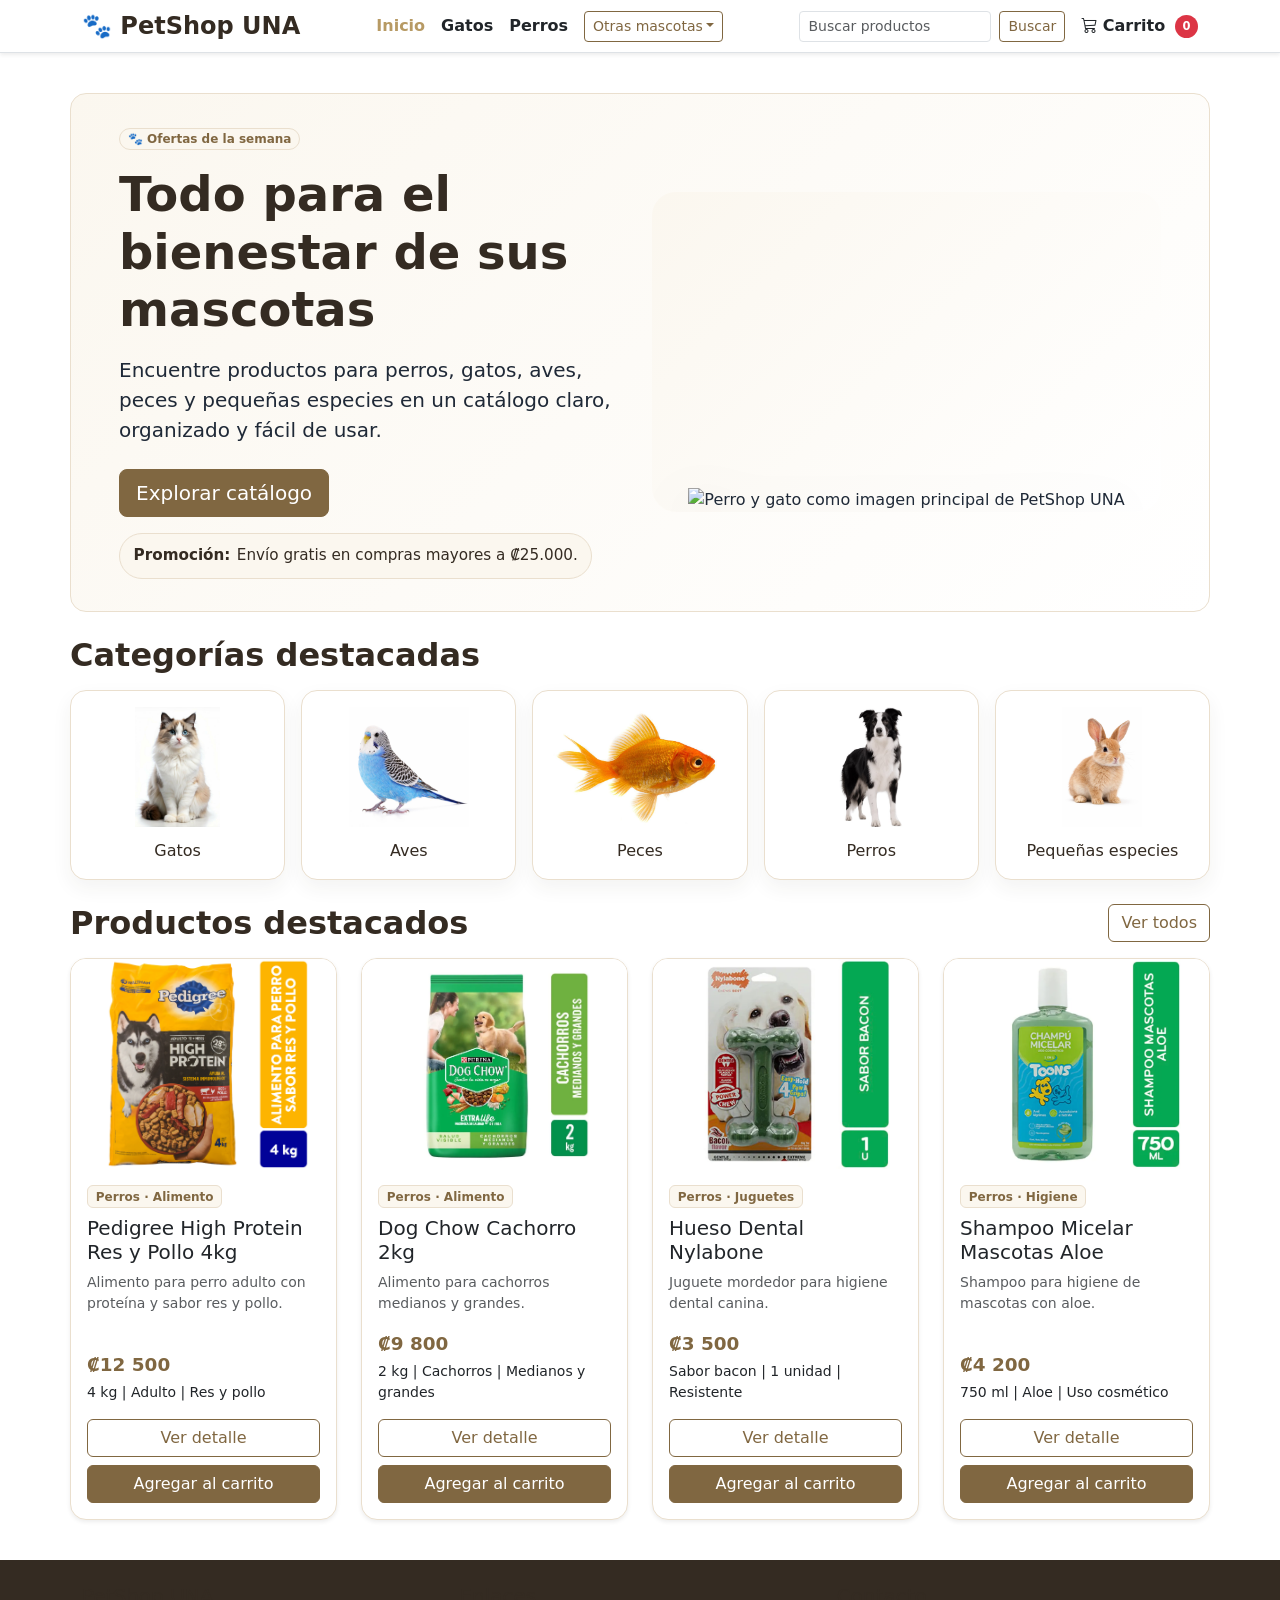
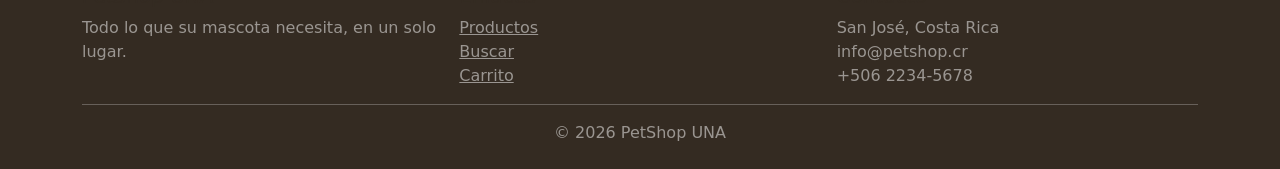
==== index.html @ e930a2d9 "Add files via upload Create PetShop" ====
<!DOCTYPE html>
<html lang="es">
<head>
  <meta charset="utf-8">
  <meta name="viewport" content="width=device-width, initial-scale=1">
  <title>Inicio | PetShop UNA</title>
  <link href="https://cdn.jsdelivr.net/npm/bootstrap@5.3.3/dist/css/bootstrap.min.css" rel="stylesheet">
  <link href="assets/css/styles.css" rel="stylesheet">
  <link href="https://cdn.jsdelivr.net/npm/bootstrap-icons@1.11.3/font/bootstrap-icons.css" rel="stylesheet">
</head>
<body>

<header class="border-bottom bg-white sticky-top shadow-sm">
  <nav class="container py-2">
    <div class="d-flex align-items-center justify-content-between gap-3 flex-wrap">
      <a class="navbar-brand fw-bold fs-4 text-decoration-none" href="index.html">🐾 PetShop UNA</a>
      <div class="d-flex align-items-center gap-3 flex-wrap justify-content-center flex-grow-1">
        <a class="nav-link active fw-semibold" href="index.html">Inicio</a>
        <a class="nav-link text-dark" href="productos.html?categoria=gatos">Gatos</a>
        <a class="nav-link text-dark" href="productos.html?categoria=perros">Perros</a>
        <div class="dropdown">
          <button class="btn btn-sm btn-outline-primary dropdown-toggle" type="button" data-bs-toggle="dropdown">Otras mascotas</button>
          <ul class="dropdown-menu">
            <li><a class="dropdown-item" href="productos.html?categoria=aves">Aves</a></li>
            <li><a class="dropdown-item" href="productos.html?categoria=peces">Peces</a></li>
            <li><a class="dropdown-item" href="productos.html?categoria=pequenas-especies">Pequeñas especies</a></li>
          </ul>
        </div>
      </div>
      <div class="d-flex align-items-center gap-3 flex-wrap">
        <form action="busqueda.html" method="get" class="d-flex">
          <input class="form-control form-control-sm me-2" name="q" type="search" placeholder="Buscar productos">
          <button class="btn btn-sm btn-outline-primary">Buscar</button>
        </form>
        <a class="nav-link text-dark position-relative" href="carrito.html">
          <i class="bi bi-cart3"></i> Carrito <span class="badge rounded-pill bg-danger cart-count">0</span>
        </a>
      </div>
    </div>
  </nav>
</header>

<main>
  <section class="container section-space">
    <div class="hero rounded-4 p-4 p-lg-5 mb-4">
      <div class="row align-items-center g-4">
        <div class="col-lg-6">
          <span class="badge badge-soft rounded-pill mb-3">🐾 Ofertas de la semana</span>
          <h1 class="display-5 fw-bold mb-3">Todo para el bienestar de sus mascotas</h1>
          <p class="lead mb-4">Encuentre productos para perros, gatos, aves, peces y pequeñas especies en un catálogo claro, organizado y fácil de usar.</p>
          <div class="d-flex gap-2 flex-wrap">
            <a class="btn btn-primary btn-lg" href="productos.html">Explorar catálogo</a>
          </div>

          <div class="offer-strip mt-3">
            <strong>Promoción:</strong> Envío gratis en compras mayores a ₡25.000.
          </div>
        </div>
        <div class="col-lg-6">
          <div class="hero-image-wrapper text-center">
            <img src="assets/img/banner/portada.png"
                 alt="Perro y gato como imagen principal de PetShop UNA"
                 class="img-fluid hero-pet-img">
          </div>
        </div>
      </div>
    </div>

    <h2 class="fw-bold mb-3">Categorías destacadas</h2>
    <div class="row g-3 mb-4">
      <div class="col-6 col-md"><a class="category-card" href="productos.html?categoria=gatos"><img src="assets/img/categorias/CAT_gato.jpg" alt="Gatos"><span>Gatos</span></a></div>
      <div class="col-6 col-md"><a class="category-card" href="productos.html?categoria=aves"><img src="assets/img/categorias/CAT_ave.jpg" alt="Aves"><span>Aves</span></a></div>
      <div class="col-6 col-md"><a class="category-card" href="productos.html?categoria=peces"><img src="assets/img/categorias/CAT_pez.jpg" alt="Peces"><span>Peces</span></a></div>
      <div class="col-6 col-md"><a class="category-card" href="productos.html?categoria=perros"><img src="assets/img/categorias/CAT_perro.jpg" alt="Perros"><span>Perros</span></a></div>
      <div class="col-6 col-md"><a class="category-card" href="productos.html?categoria=pequenas-especies"><img src="assets/img/categorias/CAT_pequenas.jpg" alt="Pequeñas especies"><span>Pequeñas especies</span></a></div>
    </div>

    <div class="d-flex justify-content-between align-items-center mb-3">
      <h2 class="fw-bold mb-0">Productos destacados</h2>
      <a class="btn btn-outline-primary" href="productos.html">Ver todos</a>
    </div>
    <div id="featuredGrid" class="row g-4"></div>
  </section>
</main>

<footer class="footer text-white mt-5 py-4">
  <div class="container">
    <div class="row g-3">
      <div class="col-md-4"><h5>PetShop UNA</h5><p class="text-white-50 mb-0">Todo lo que su mascota necesita, en un solo lugar.</p></div>
      <div class="col-md-4"><h5>Enlaces</h5><a class="d-block text-white-50" href="productos.html">Productos</a><a class="d-block text-white-50" href="busqueda.html">Buscar</a><a class="d-block text-white-50" href="carrito.html">Carrito</a></div>
      <div class="col-md-4"><h5>Contacto</h5><p class="text-white-50 mb-0">San José, Costa Rica<br>info@petshop.cr<br>+506 2234-5678</p></div>
    </div>
    <hr><p class="text-center text-white-50 mb-0">© 2026 PetShop UNA</p>
  </div>
</footer>

<div class="toast-container position-fixed bottom-0 end-0 p-3">
  <div id="liveToast" class="toast" role="alert">
    <div class="toast-header"><strong class="me-auto">PetShop UNA</strong><button type="button" class="btn-close" data-bs-dismiss="toast"></button></div>
    <div class="toast-body" id="toastMessage">Acción realizada correctamente.</div>
  </div>
</div>
<script src="https://cdn.jsdelivr.net/npm/bootstrap@5.3.3/dist/js/bootstrap.bundle.min.js"></script>
<script src="assets/js/app.js"></script>
</body></html>
---- assets/css/styles.css ----
:root{
  --ali-dark:#342b22;
  --ali-brown:#806741;
  --ali-gold:#b79a64;
  --ali-sand:#efe3cf;
  --ali-cream:#fbf7ef;
  --ali-line:#eadfce;
  --ali-success:#198754;
}
*{box-sizing:border-box}
body{background:#fff;color:#1f2937;font-family:system-ui,-apple-system,"Segoe UI",Roboto,Arial,sans-serif}
h1,h2,h3,h4,h5,.navbar-brand{color:var(--ali-dark)}
a{color:var(--ali-brown)}
.section-space{padding:2.5rem 0}
.nav-link{font-weight:600}
.nav-link:hover,.nav-link.active{color:var(--ali-gold)!important}
.btn-primary{background:var(--ali-brown);border-color:var(--ali-brown)}
.btn-primary:hover{background:var(--ali-dark);border-color:var(--ali-dark)}
.btn-outline-primary{border-color:var(--ali-brown);color:var(--ali-brown)}
.btn-outline-primary:hover{background:var(--ali-brown);border-color:var(--ali-brown);color:#fff}
.hero{background:linear-gradient(135deg,var(--ali-cream),#fff);border:1px solid var(--ali-line)}
.badge-soft{background:var(--ali-cream);color:var(--ali-brown);border:1px solid var(--ali-line)}
.category-card{display:block;text-align:center;text-decoration:none;color:var(--ali-dark);background:#fff;border:1px solid var(--ali-line);border-radius:1rem;padding:1rem;height:100%;box-shadow:0 8px 20px rgba(52,43,34,.06);transition:.2s}
.category-card:hover{transform:translateY(-3px);box-shadow:0 12px 24px rgba(52,43,34,.1);color:var(--ali-brown)}
.category-card img{height:120px;width:100%;object-fit:contain;margin-bottom:.75rem}
.product-card{border:1px solid var(--ali-line)!important;border-radius:1rem;overflow:hidden}
.product-img{height:210px;object-fit:contain;background:#fff}
.product-card .card-body{padding:1rem}
.price{color:var(--ali-brown);font-size:1.15rem;font-weight:800}
.cart-item{border:1px solid var(--ali-line);border-radius:1rem;background:#fff;box-shadow:0 8px 20px rgba(52,43,34,.06)}
.cart-img{width:170px;height:135px;object-fit:contain;background:var(--ali-cream);border-radius:.75rem}
.qty-btn{width:46px;height:42px;font-size:1.25rem;line-height:1}
.qty-value{min-width:60px;height:42px;display:inline-flex;align-items:center;justify-content:center;border-top:1px solid #ced4da;border-bottom:1px solid #ced4da}
.delete-btn{font-size:.9rem;color:#6c757d;text-decoration:underline;background:none;border:0;padding:0}
.delete-btn:hover{color:#b02a37}
.summary-card{border:1px solid var(--ali-line);border-radius:1rem;overflow:hidden;box-shadow:0 8px 20px rgba(52,43,34,.08)}
.summary-header,.checkout-header{background:var(--ali-brown);color:#fff}
.summary-line{display:flex;justify-content:space-between;gap:1rem;font-size:.95rem}
.summary-product{border-bottom:1px dashed var(--ali-line);padding:.5rem 0}
.form-card{border:1px solid var(--ali-line);border-radius:1rem;overflow:hidden;box-shadow:0 8px 20px rgba(52,43,34,.06)}
.form-text{font-size:.85rem}
.pagination .page-link{color:var(--ali-brown)}
.pagination .active .page-link{background:var(--ali-brown);border-color:var(--ali-brown)}
.footer{background:var(--ali-dark)}
.alert-pet{background:var(--ali-cream);border:1px solid var(--ali-line);color:var(--ali-dark)}
@media(max-width:768px){
  .cart-img{width:100%;height:180px}
  .cart-item .row{gap:.75rem}
  .section-space{padding:1.75rem 0}
}


/* --- Corrección carrito responsive --- */
.cart-item{
  overflow:hidden;
}

.cart-product-img-wrap{
  width:100%;
  background:var(--ali-cream);
  border-radius:.85rem;
  border:1px solid var(--ali-line);
  display:flex;
  align-items:center;
  justify-content:center;
  padding:.5rem;
}

.cart-img{
  width:100%;
  max-width:150px;
  height:125px;
  object-fit:contain;
  display:block;
  background:transparent;
  border-radius:.5rem;
}

.cart-title{
  line-height:1.25;
  margin-bottom:.35rem;
}

.cart-description{
  line-height:1.35;
  margin-bottom:.4rem;
}

.cart-total-price{
  white-space:nowrap;
}

.cart-actions{
  min-width:160px;
}

.summary-product{
  display:flex;
  justify-content:space-between;
  align-items:flex-start;
  gap:.75rem;
  padding:.65rem 0;
  border-bottom:1px dashed var(--ali-line);
}

.summary-product-name{
  font-weight:700;
  line-height:1.25;
  color:var(--ali-dark);
}

.summary-product-meta{
  font-size:.82rem;
  color:#6c757d;
}

.summary-product-total{
  font-weight:800;
  color:var(--ali-brown);
  white-space:nowrap;
}

.summary-totals{
  margin-top:.75rem;
}

@media(max-width:991.98px){
  .summary-card{
    position:static!important;
  }
}

@media(max-width:767.98px){
  .cart-item{
    padding:1rem!important;
  }

  .cart-product-img-wrap{
    margin-bottom:.75rem;
  }

  .cart-img{
    max-width:190px;
    height:160px;
  }

  .cart-actions{
    width:100%;
  }

  .cart-actions .d-inline-flex{
    width:100%;
  }

  .qty-btn{
    flex:0 0 52px;
  }

  .qty-value{
    flex:1;
  }

  .cart-total-block{
    display:flex;
    justify-content:space-between;
    align-items:center;
    border-top:1px solid var(--ali-line);
    padding-top:.75rem;
    margin-top:.75rem;
  }

  .delete-btn{
    margin-top:.75rem;
  }
}

@media(max-width:575.98px){
  .summary-product{
    flex-direction:column;
    gap:.25rem;
  }

  .summary-product-total{
    align-self:flex-end;
  }
}


/* Corrección contador navbar */
.cart-count{
  display:inline-flex;
  align-items:center;
  justify-content:center;
  min-width:1.45rem;
  height:1.45rem;
  font-size:.72rem;
  vertical-align:middle;
  margin-left:.25rem;
}


/* --- Corrección resumen checkout --- */
.checkout-summary-list{
  max-height:420px;
  overflow:auto;
  padding-right:.25rem;
}

.checkout-summary-item{
  display:flex;
  justify-content:space-between;
  align-items:flex-start;
  gap:.75rem;
  padding:.75rem 0;
  border-bottom:1px dashed var(--ali-line);
}

.checkout-summary-img{
  width:54px;
  height:54px;
  object-fit:contain;
  background:var(--ali-cream);
  border:1px solid var(--ali-line);
  border-radius:.6rem;
  flex:0 0 auto;
}

.checkout-summary-item .summary-product-name{
  font-size:.92rem;
}

.checkout-summary-item .summary-product-total{
  font-size:.95rem;
  min-width:72px;
  text-align:right;
}

@media(max-width:991.98px){
  .checkout-summary-list{
    max-height:none;
    overflow:visible;
  }
}

@media(max-width:575.98px){
  .checkout-summary-item{
    flex-direction:column;
  }

  .checkout-summary-item .summary-product-total{
    width:100%;
    text-align:right;
  }
}


/* --- Checkout mobile optimizado --- */
.checkout-summary-card{
  top:5.25rem;
}

.checkout-form .form-card{
  margin-bottom:1rem;
}

.checkout-actions{
  margin-top:.5rem;
}

@media(max-width:991.98px){
  .checkout-summary-card{
    position:static!important;
  }

  .checkout-summary-card .summary-header,
  .form-card .checkout-header{
    padding:.85rem 1rem!important;
  }

  .checkout-summary-card h4,
  .form-card h4{
    font-size:1.05rem;
  }
}

@media(max-width:767.98px){
  main.container.section-space{
    padding-top:1.25rem;
    padding-bottom:1.5rem;
  }

  .checkout-form .form-card,
  .checkout-summary-card{
    border-radius:.85rem;
  }

  .checkout-form label{
    font-weight:600;
  }

  .checkout-form .form-control,
  .checkout-form .form-select{
    min-height:44px;
  }

  .checkout-actions .btn{
    width:100%;
  }

  .summary-line{
    font-size:.95rem;
  }
}

@media(max-width:575.98px){
  .checkout-summary-list{
    max-height:none;
  }

  .checkout-summary-item{
    padding:.65rem 0;
  }

  .summary-product-name{
    font-size:.9rem;
  }

  .summary-product-meta{
    font-size:.78rem;
  }

  .checkout-actions{
    position:sticky;
    bottom:0;
    background:#fff;
    padding:.75rem 0;
    border-top:1px solid var(--ali-line);
    z-index:10;
  }
}


/* --- Ajustes UX V20 --- */
html,
body{
  min-height:100%;
}

body{
  min-height:100vh;
  display:flex;
  flex-direction:column;
}

main{
  flex:1 0 auto;
}

.footer{
  margin-top:auto!important;
}

.hero{
  padding-top:2rem!important;
  padding-bottom:2rem!important;
}

@media(max-width:767.98px){
  .hero{
    padding:1.25rem!important;
  }

  .hero .display-5{
    font-size:2rem;
  }
}


/* --- Mejoras V21: formularios y paginación --- */
.offer-strip{
  display:inline-flex;
  align-items:center;
  gap:.4rem;
  background:var(--ali-cream);
  border:1px solid var(--ali-line);
  color:var(--ali-dark);
  padding:.65rem .85rem;
  border-radius:999px;
  font-size:.95rem;
}

fieldset{
  margin:0;
}

.form-label{
  font-weight:600;
}

.form-card .form-text{
  color:#6c757d;
}

.pagination .page-link{
  border-color:var(--ali-line);
}

.pagination .page-item.active .page-link{
  background:var(--ali-brown);
  border-color:var(--ali-brown);
  color:#fff;
}

.checkout-summary-list{
  max-height:none;
  overflow:visible;
}

.checkout-summary-img{
  display:none!important;
}

@media(max-width:575.98px){
  .offer-strip{
    border-radius:.85rem;
    width:100%;
  }

  #paginationContainer .pagination{
    flex-wrap:wrap;
    gap:.25rem;
  }
}


/* --- V22: portada y validaciones de formulario --- */
.hero-image-wrapper{
  position:relative;
  background:linear-gradient(135deg, var(--ali-cream), #fff);
  border-radius:1.5rem;
  overflow:hidden;
  min-height:320px;
  display:flex;
  align-items:flex-end;
  justify-content:center;
}

.hero-pet-img{
  max-height:430px;
  width:auto;
  object-fit:contain;
  filter:drop-shadow(0 18px 28px rgba(52,43,34,.16));
}

.was-validated .form-control:invalid,
.was-validated .form-select:invalid,
.was-validated .form-check-input:invalid{
  border-color:#dc3545;
}

.was-validated .form-control:valid,
.was-validated .form-select:valid{
  border-color:#198754;
}

.checkout-form .invalid-feedback{
  font-size:.82rem;
}

@media(max-width:991.98px){
  .hero-image-wrapper{
    min-height:260px;
  }

  .hero-pet-img{
    max-height:320px;
  }
}

@media(max-width:575.98px){
  .hero-image-wrapper{
    min-height:220px;
  }

  .hero-pet-img{
    max-height:270px;
  }
}


/* --- V23: búsqueda y filtros simples --- */
.search-panel{
  background:var(--ali-cream);
  border:1px solid var(--ali-line);
}

.search-panel .form-label{
  font-weight:700;
  color:var(--ali-dark);
}

.search-panel .form-text{
  font-size:.82rem;
}

#resultCount{
  font-size:.85rem;
}

@media(max-width:575.98px){
  .search-panel{
    padding:1rem!important;
  }

  .search-panel .btn{
    width:100%;
  }
}
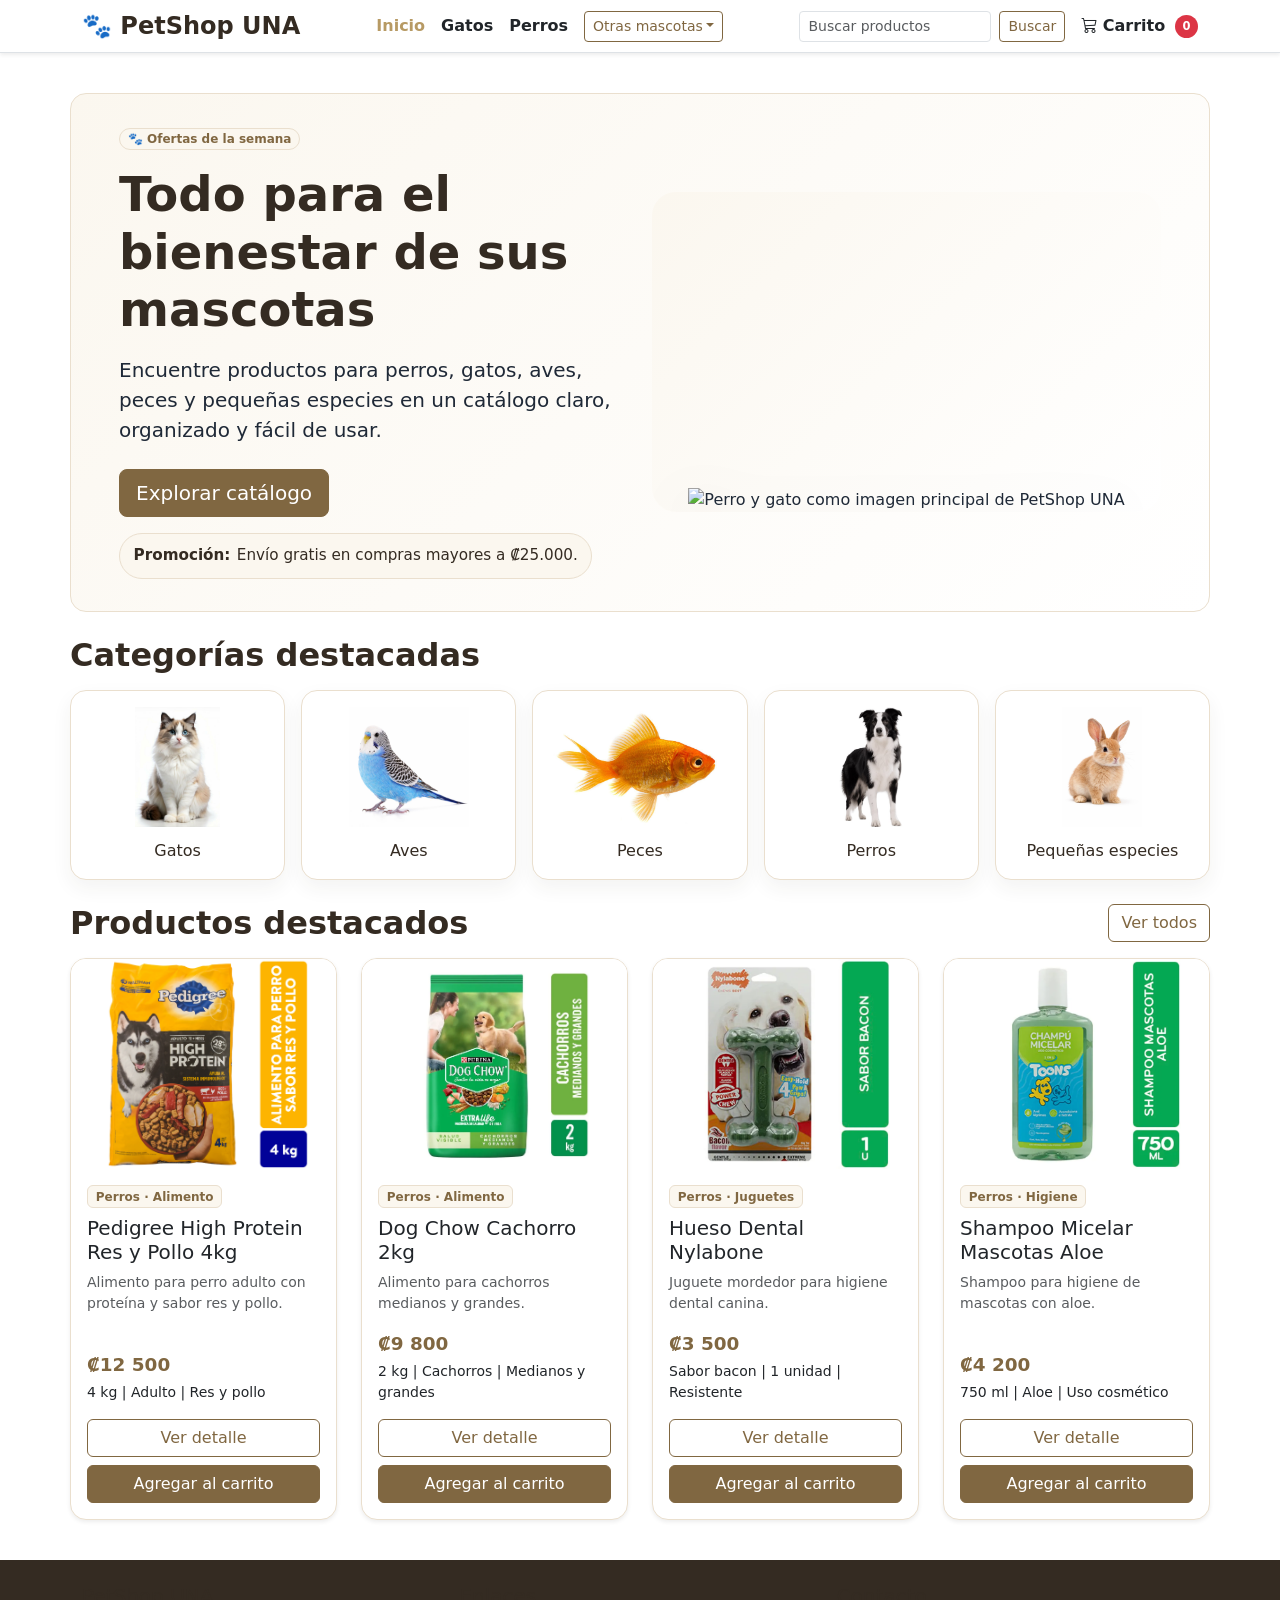
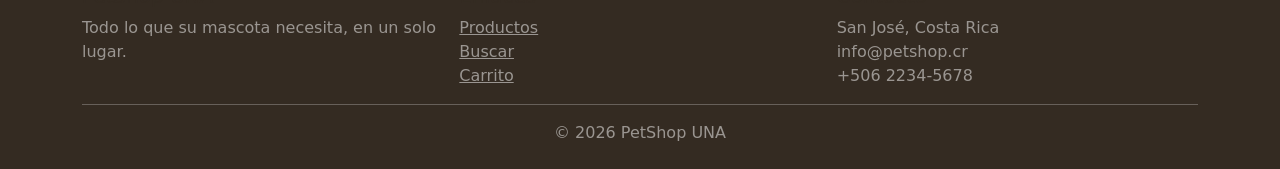
==== commit ffdb35b3: "Refactor category section to use scrollable layout" ====
--- a/index.html
+++ b/index.html
@@ -67,13 +67,28 @@
     </div>
 
     <h2 class="fw-bold mb-3">Categorías destacadas</h2>
-    <div class="row g-3 mb-4">
-      <div class="col-6 col-md"><a class="category-card" href="productos.html?categoria=gatos"><img src="assets/img/categorias/CAT_gato.jpg" alt="Gatos"><span>Gatos</span></a></div>
-      <div class="col-6 col-md"><a class="category-card" href="productos.html?categoria=aves"><img src="assets/img/categorias/CAT_ave.jpg" alt="Aves"><span>Aves</span></a></div>
-      <div class="col-6 col-md"><a class="category-card" href="productos.html?categoria=peces"><img src="assets/img/categorias/CAT_pez.jpg" alt="Peces"><span>Peces</span></a></div>
-      <div class="col-6 col-md"><a class="category-card" href="productos.html?categoria=perros"><img src="assets/img/categorias/CAT_perro.jpg" alt="Perros"><span>Perros</span></a></div>
-      <div class="col-6 col-md"><a class="category-card" href="productos.html?categoria=pequenas-especies"><img src="assets/img/categorias/CAT_pequenas.jpg" alt="Pequeñas especies"><span>Pequeñas especies</span></a></div>
-    </div>
+      <div class="category-scroll mb-4">
+        <a class="category-card" href="productos.html?categoria=gatos">
+          <img src="assets/img/categorias/CAT_gato.jpg" alt="Gatos">
+          <span>Gatos</span>
+        </a>
+        <a class="category-card" href="productos.html?categoria=aves">
+          <img src="assets/img/categorias/CAT_ave.jpg" alt="Aves">
+          <span>Aves</span>
+        </a>
+        <a class="category-card" href="productos.html?categoria=peces">
+          <img src="assets/img/categorias/CAT_pez.jpg" alt="Peces">
+          <span>Peces</span>
+        </a>
+        <a class="category-card" href="productos.html?categoria=perros">
+          <img src="assets/img/categorias/CAT_perro.jpg" alt="Perros">
+          <span>Perros</span>
+        </a>
+        <a class="category-card" href="productos.html?categoria=pequenas-especies">
+          <img src="assets/img/categorias/CAT_pequenas.jpg" alt="Pequeñas especies">
+          <span>Pequeñas especies</span>
+        </a>
+      </div>
 
     <div class="d-flex justify-content-between align-items-center mb-3">
       <h2 class="fw-bold mb-0">Productos destacados</h2>
--- a/assets/css/styles.css
+++ b/assets/css/styles.css
@@ -517,3 +517,32 @@
     width:100%;
   }
 }
+.category-scroll{
+  display:grid;
+  grid-template-columns:repeat(5, 1fr);
+  gap:1rem;
+}
+
+@media(max-width:767.98px){
+  .category-scroll{
+    display:flex;
+    overflow-x:auto;
+    gap:.75rem;
+    padding-bottom:.75rem;
+    scroll-snap-type:x mandatory;
+  }
+
+  .category-scroll .category-card{
+    min-width:150px;
+    scroll-snap-align:start;
+  }
+
+  .category-scroll::-webkit-scrollbar{
+    height:6px;
+  }
+
+  .category-scroll::-webkit-scrollbar-thumb{
+    background:var(--ali-line);
+    border-radius:999px;
+  }
+}
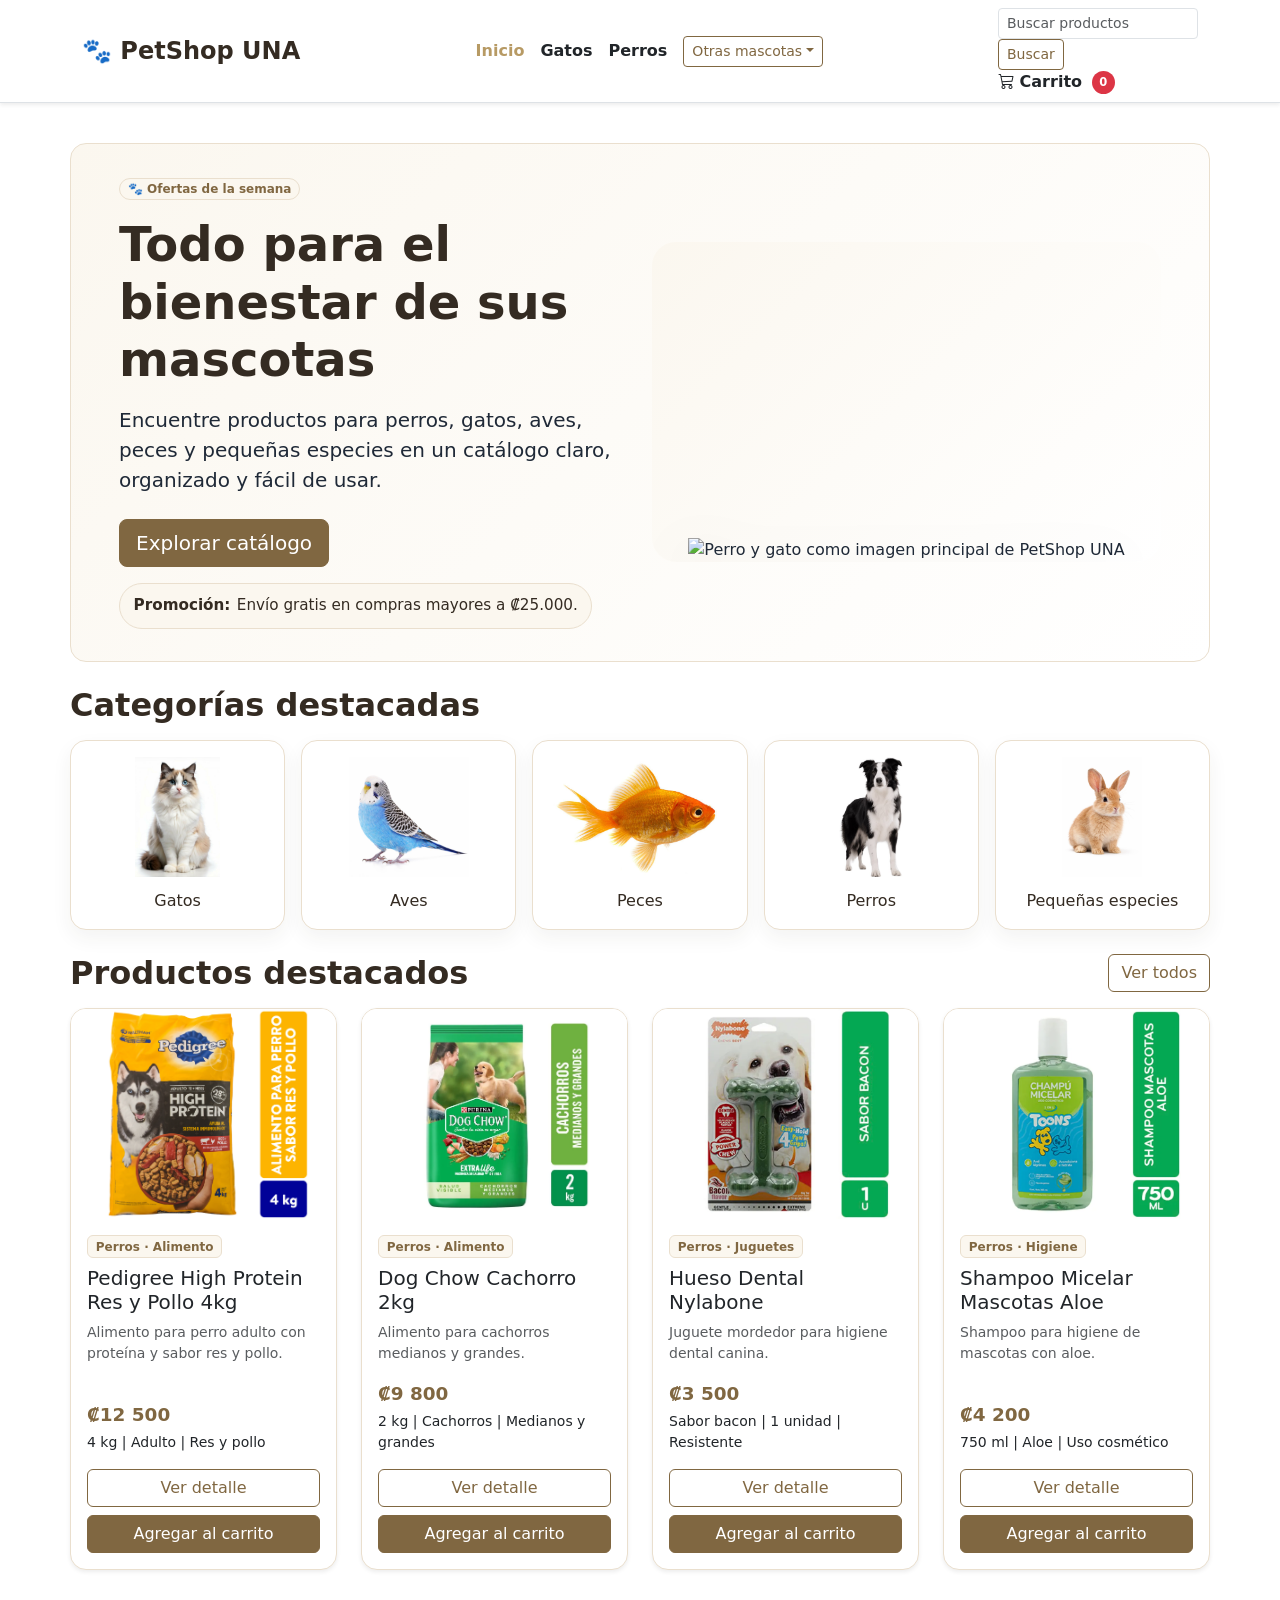
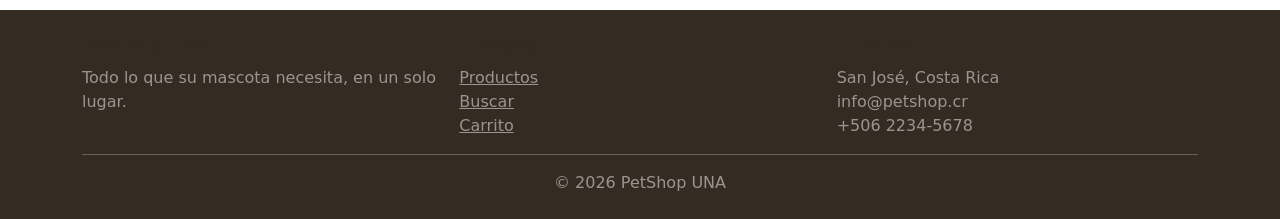
==== commit 524e733d: "Refactor header and main sections in index.html" ====
--- a/index.html
+++ b/index.html
@@ -1,5 +1,6 @@
 <!DOCTYPE html>
 <html lang="es">
+
 <head>
   <meta charset="utf-8">
   <meta name="viewport" content="width=device-width, initial-scale=1">
@@ -8,65 +9,69 @@
   <link href="assets/css/styles.css" rel="stylesheet">
   <link href="https://cdn.jsdelivr.net/npm/bootstrap-icons@1.11.3/font/bootstrap-icons.css" rel="stylesheet">
 </head>
+
 <body>
 
-<header class="border-bottom bg-white sticky-top shadow-sm">
-  <nav class="container py-2">
-    <div class="d-flex align-items-center justify-content-between gap-3 flex-wrap">
-      <a class="navbar-brand fw-bold fs-4 text-decoration-none" href="index.html">🐾 PetShop UNA</a>
-      <div class="d-flex align-items-center gap-3 flex-wrap justify-content-center flex-grow-1">
-        <a class="nav-link active fw-semibold" href="index.html">Inicio</a>
-        <a class="nav-link text-dark" href="productos.html?categoria=gatos">Gatos</a>
-        <a class="nav-link text-dark" href="productos.html?categoria=perros">Perros</a>
-        <div class="dropdown">
-          <button class="btn btn-sm btn-outline-primary dropdown-toggle" type="button" data-bs-toggle="dropdown">Otras mascotas</button>
-          <ul class="dropdown-menu">
-            <li><a class="dropdown-item" href="productos.html?categoria=aves">Aves</a></li>
-            <li><a class="dropdown-item" href="productos.html?categoria=peces">Peces</a></li>
-            <li><a class="dropdown-item" href="productos.html?categoria=pequenas-especies">Pequeñas especies</a></li>
-          </ul>
+  <header class="border-bottom bg-white sticky-top shadow-sm">
+    <nav class="container py-2">
+      <div class="d-flex align-items-center justify-content-between gap-3 flex-wrap">
+        <a class="navbar-brand fw-bold fs-4 text-decoration-none" href="index.html">🐾 PetShop UNA</a>
+        <div class="d-flex align-items-center gap-3 flex-wrap justify-content-center flex-grow-1">
+          <a class="nav-link active text-dark" href="index.html">Inicio</a>
+          <a class="nav-link text-dark" href="productos.html?categoria=gatos">Gatos</a>
+          <a class="nav-link text-dark" href="productos.html?categoria=perros">Perros</a>
+          <div class="dropdown">
+            <button class="btn btn-sm btn-outline-primary dropdown-toggle" type="button" data-bs-toggle="dropdown">Otras
+              mascotas</button>
+            <ul class="dropdown-menu">
+              <li><a class="dropdown-item" href="productos.html?categoria=aves">Aves</a></li>
+              <li><a class="dropdown-item" href="productos.html?categoria=peces">Peces</a></li>
+              <li><a class="dropdown-item" href="productos.html?categoria=pequenas-especies">Pequeñas especies</a></li>
+            </ul>
+          </div>
+        </div>
+        <div class="navbar-actions">
+          <form action="busqueda.html" method="get" class="search-form">
+            <input class="form-control form-control-sm me-2" name="q" type="search" placeholder="Buscar productos">
+            <button class="btn btn-sm btn-outline-primary">Buscar</button>
+          </form>
+          <a class="nav-link text-dark position-relative cart-link" href="carrito.html">
+            <i class="bi bi-cart3"></i>
+            <span class="cart-text">Carrito</span>
+            <span class="badge rounded-pill bg-danger cart-count">0</span>
+          </a>
         </div>
       </div>
-      <div class="d-flex align-items-center gap-3 flex-wrap">
-        <form action="busqueda.html" method="get" class="d-flex">
-          <input class="form-control form-control-sm me-2" name="q" type="search" placeholder="Buscar productos">
-          <button class="btn btn-sm btn-outline-primary">Buscar</button>
-        </form>
-        <a class="nav-link text-dark position-relative" href="carrito.html">
-          <i class="bi bi-cart3"></i> Carrito <span class="badge rounded-pill bg-danger cart-count">0</span>
-        </a>
-      </div>
-    </div>
-  </nav>
-</header>
+    </nav>
+  </header>
 
-<main>
-  <section class="container section-space">
-    <div class="hero rounded-4 p-4 p-lg-5 mb-4">
-      <div class="row align-items-center g-4">
-        <div class="col-lg-6">
-          <span class="badge badge-soft rounded-pill mb-3">🐾 Ofertas de la semana</span>
-          <h1 class="display-5 fw-bold mb-3">Todo para el bienestar de sus mascotas</h1>
-          <p class="lead mb-4">Encuentre productos para perros, gatos, aves, peces y pequeñas especies en un catálogo claro, organizado y fácil de usar.</p>
-          <div class="d-flex gap-2 flex-wrap">
-            <a class="btn btn-primary btn-lg" href="productos.html">Explorar catálogo</a>
+  <main>
+    <section class="container section-space">
+      <div class="hero rounded-4 p-4 p-lg-5 mb-4">
+        <div class="row align-items-center g-4">
+          <div class="col-lg-6">
+            <span class="badge badge-soft rounded-pill mb-3">🐾 Ofertas de la semana</span>
+            <h1 class="display-5 fw-bold mb-3">Todo para el bienestar de sus mascotas</h1>
+            <p class="lead mb-4">Encuentre productos para perros, gatos, aves, peces y pequeñas especies en un catálogo
+              claro, organizado y fácil de usar.</p>
+            <div class="d-flex gap-2 flex-wrap">
+              <a class="btn btn-primary btn-lg" href="productos.html">Explorar catálogo</a>
+            </div>
+
+            <div class="offer-strip mt-3">
+              <strong>Promoción:</strong> Envío gratis en compras mayores a ₡25.000.
+            </div>
           </div>
-
-          <div class="offer-strip mt-3">
-            <strong>Promoción:</strong> Envío gratis en compras mayores a ₡25.000.
-          </div>
-        </div>
-        <div class="col-lg-6">
-          <div class="hero-image-wrapper text-center">
-            <img src="assets/img/banner/portada.png"
-                 alt="Perro y gato como imagen principal de PetShop UNA"
-                 class="img-fluid hero-pet-img">
+          <div class="col-lg-6">
+            <div class="hero-image-wrapper text-center">
+              <img src="assets/img/banner/portada.png" alt="Perro y gato como imagen principal de PetShop UNA"
+                class="img-fluid hero-pet-img">
+            </div>
           </div>
         </div>
       </div>
-    </div>
 
-    <h2 class="fw-bold mb-3">Categorías destacadas</h2>
+      <h2 class="fw-bold mb-3">Categorías destacadas</h2>
       <div class="category-scroll mb-4">
         <a class="category-card" href="productos.html?categoria=gatos">
           <img src="assets/img/categorias/CAT_gato.jpg" alt="Gatos">
@@ -90,31 +95,45 @@
         </a>
       </div>
 
-    <div class="d-flex justify-content-between align-items-center mb-3">
-      <h2 class="fw-bold mb-0">Productos destacados</h2>
-      <a class="btn btn-outline-primary" href="productos.html">Ver todos</a>
+      <div class="d-flex justify-content-between align-items-center mb-3">
+        <h2 class="fw-bold mb-0">Productos destacados</h2>
+        <a class="btn btn-outline-primary" href="productos.html">Ver todos</a>
+      </div>
+      <div id="featuredGrid" class="featured-scroll row g-4"></div>
+    </section>
+  </main>
+
+  <footer class="footer text-white mt-5 py-4">
+    <div class="container">
+      <div class="row g-3">
+        <div class="col-md-4">
+          <h5>PetShop UNA</h5>
+          <p class="text-white-50 mb-0">Todo lo que su mascota necesita, en un solo lugar.</p>
+        </div>
+        <div class="col-md-4">
+          <h5>Enlaces</h5><a class="d-block text-white-50" href="productos.html">Productos</a><a
+            class="d-block text-white-50" href="busqueda.html">Buscar</a><a class="d-block text-white-50"
+            href="carrito.html">Carrito</a>
+        </div>
+        <div class="col-md-4">
+          <h5>Contacto</h5>
+          <p class="text-white-50 mb-0">San José, Costa Rica<br>info@petshop.cr<br>+506 2234-5678</p>
+        </div>
+      </div>
+      <hr>
+      <p class="text-center text-white-50 mb-0">© 2026 PetShop UNA</p>
     </div>
-    <div id="featuredGrid" class="row g-4"></div>
-  </section>
-</main>
+  </footer>
 
-<footer class="footer text-white mt-5 py-4">
-  <div class="container">
-    <div class="row g-3">
-      <div class="col-md-4"><h5>PetShop UNA</h5><p class="text-white-50 mb-0">Todo lo que su mascota necesita, en un solo lugar.</p></div>
-      <div class="col-md-4"><h5>Enlaces</h5><a class="d-block text-white-50" href="productos.html">Productos</a><a class="d-block text-white-50" href="busqueda.html">Buscar</a><a class="d-block text-white-50" href="carrito.html">Carrito</a></div>
-      <div class="col-md-4"><h5>Contacto</h5><p class="text-white-50 mb-0">San José, Costa Rica<br>info@petshop.cr<br>+506 2234-5678</p></div>
+  <div class="toast-container position-fixed bottom-0 end-0 p-3">
+    <div id="liveToast" class="toast" role="alert">
+      <div class="toast-header"><strong class="me-auto">PetShop UNA</strong><button type="button" class="btn-close"
+          data-bs-dismiss="toast"></button></div>
+      <div class="toast-body" id="toastMessage">Acción realizada correctamente.</div>
     </div>
-    <hr><p class="text-center text-white-50 mb-0">© 2026 PetShop UNA</p>
   </div>
-</footer>
+  <script src="https://cdn.jsdelivr.net/npm/bootstrap@5.3.3/dist/js/bootstrap.bundle.min.js"></script>
+  <script src="assets/js/app.js"></script>
+</body>
 
-<div class="toast-container position-fixed bottom-0 end-0 p-3">
-  <div id="liveToast" class="toast" role="alert">
-    <div class="toast-header"><strong class="me-auto">PetShop UNA</strong><button type="button" class="btn-close" data-bs-dismiss="toast"></button></div>
-    <div class="toast-body" id="toastMessage">Acción realizada correctamente.</div>
-  </div>
-</div>
-<script src="https://cdn.jsdelivr.net/npm/bootstrap@5.3.3/dist/js/bootstrap.bundle.min.js"></script>
-<script src="assets/js/app.js"></script>
-</body></html>
+</html>
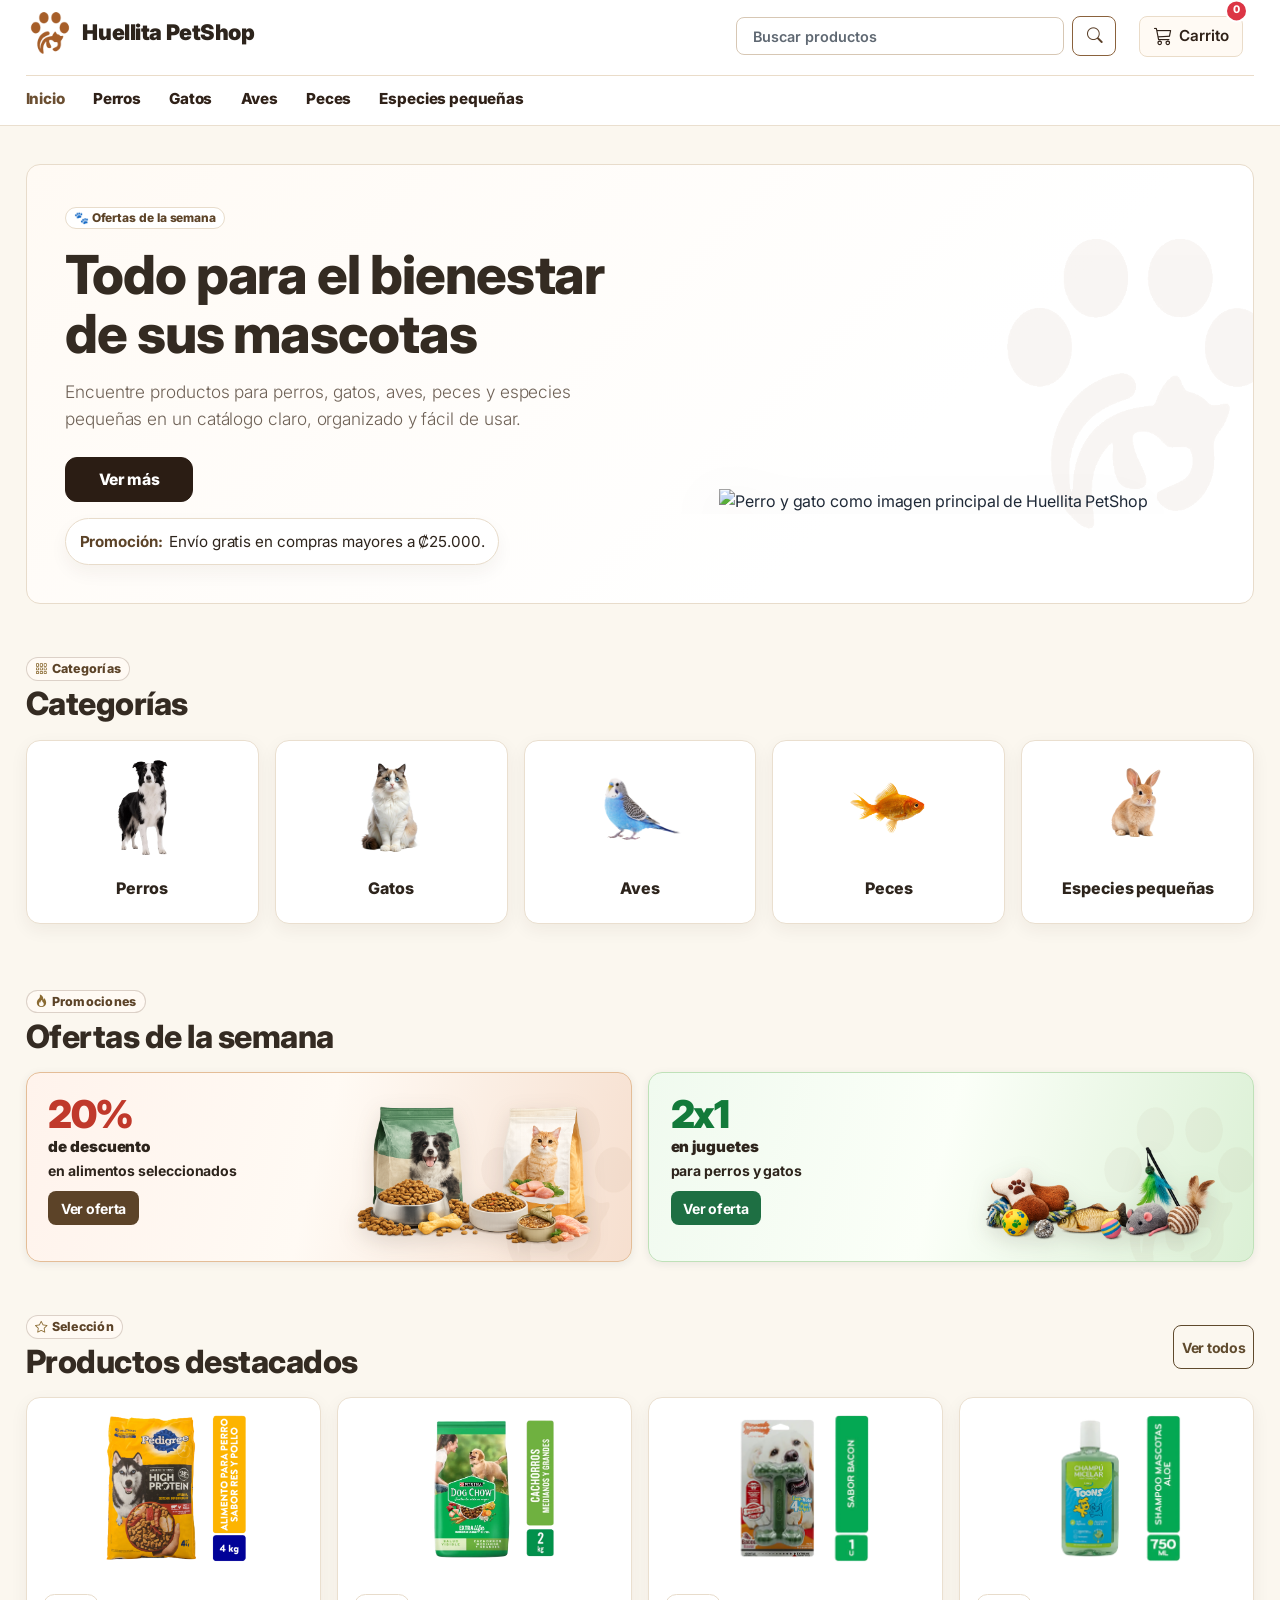
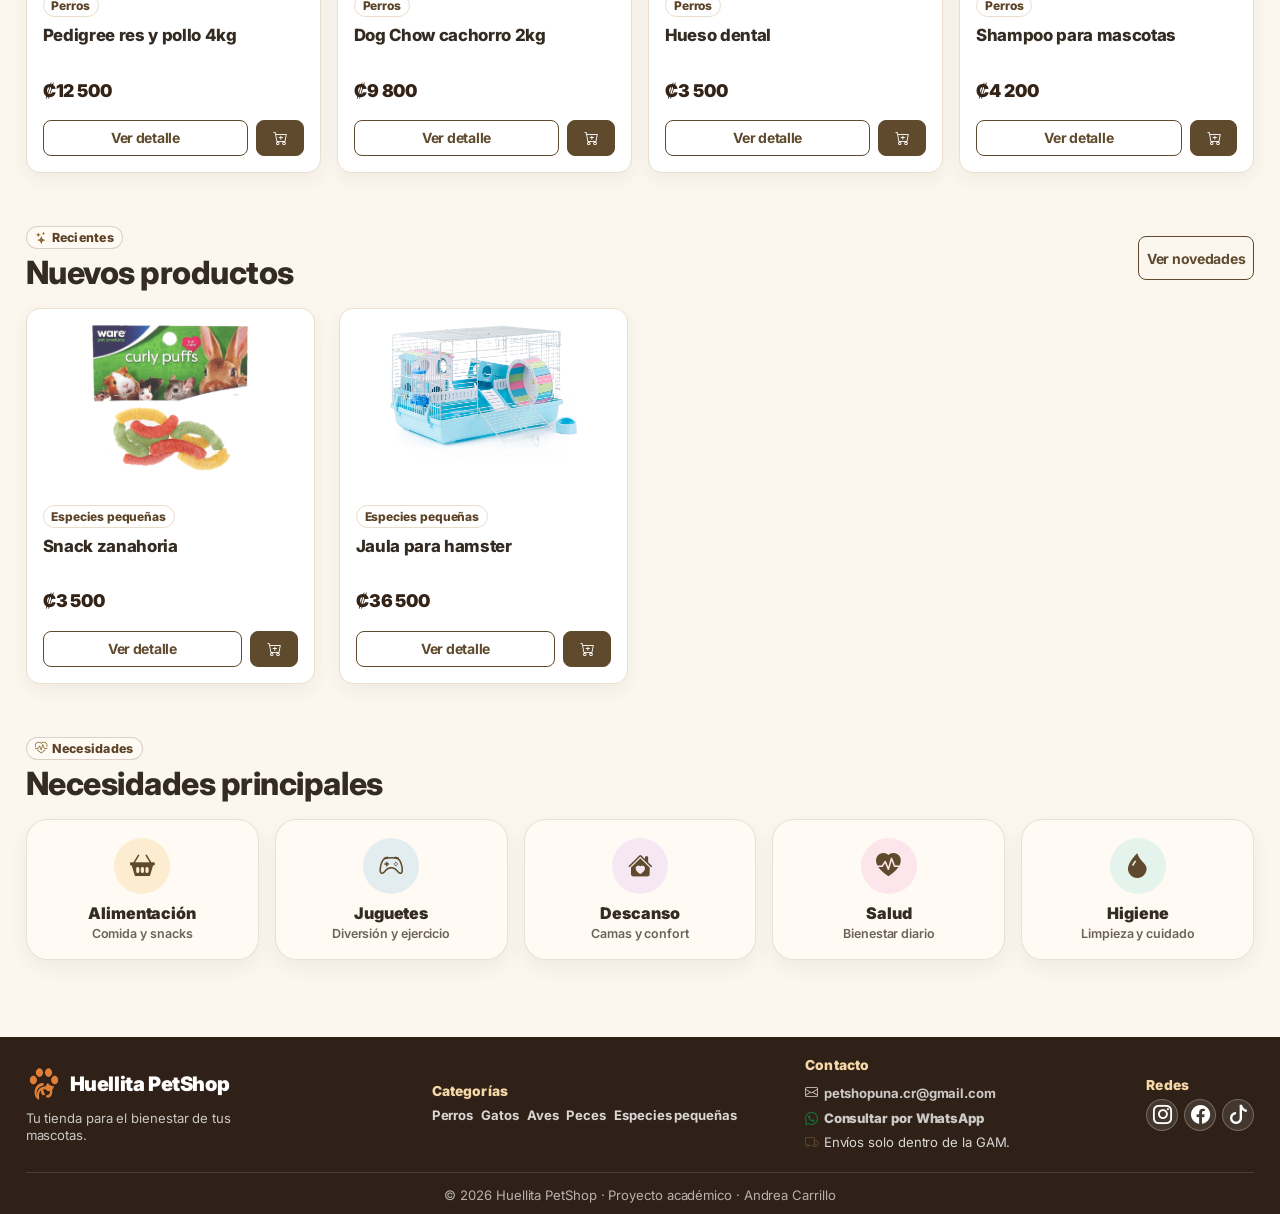
==== commit 866ff00f: "actualizacion de .htmls" ====
--- a/index.html
+++ b/index.html
@@ -4,136 +4,167 @@
 <head>
   <meta charset="utf-8">
   <meta name="viewport" content="width=device-width, initial-scale=1">
-  <title>Inicio | PetShop UNA</title>
+  <title>Inicio | Huellita PetShop</title>
   <link href="https://cdn.jsdelivr.net/npm/bootstrap@5.3.3/dist/css/bootstrap.min.css" rel="stylesheet">
+  <link href="https://cdn.jsdelivr.net/npm/bootstrap-icons@1.11.3/font/bootstrap-icons.css" rel="stylesheet">
   <link href="assets/css/styles.css" rel="stylesheet">
-  <link href="https://cdn.jsdelivr.net/npm/bootstrap-icons@1.11.3/font/bootstrap-icons.css" rel="stylesheet">
+  <link rel="icon" type="image/png" href="assets/img/favicon-petshop.png">
 </head>
 
 <body>
-
-  <header class="border-bottom bg-white sticky-top shadow-sm">
-    <nav class="container py-2">
-      <div class="d-flex align-items-center justify-content-between gap-3 flex-wrap">
-        <a class="navbar-brand fw-bold fs-4 text-decoration-none" href="index.html">🐾 PetShop UNA</a>
-        <div class="d-flex align-items-center gap-3 flex-wrap justify-content-center flex-grow-1">
-          <a class="nav-link active text-dark" href="index.html">Inicio</a>
-          <a class="nav-link text-dark" href="productos.html?categoria=gatos">Gatos</a>
-          <a class="nav-link text-dark" href="productos.html?categoria=perros">Perros</a>
-          <div class="dropdown">
-            <button class="btn btn-sm btn-outline-primary dropdown-toggle" type="button" data-bs-toggle="dropdown">Otras
-              mascotas</button>
-            <ul class="dropdown-menu">
-              <li><a class="dropdown-item" href="productos.html?categoria=aves">Aves</a></li>
-              <li><a class="dropdown-item" href="productos.html?categoria=peces">Peces</a></li>
-              <li><a class="dropdown-item" href="productos.html?categoria=pequenas-especies">Pequeñas especies</a></li>
-            </ul>
-          </div>
-        </div>
-        <div class="navbar-actions">
-          <form action="busqueda.html" method="get" class="search-form">
-            <input class="form-control form-control-sm me-2" name="q" type="search" placeholder="Buscar productos">
-            <button class="btn btn-sm btn-outline-primary">Buscar</button>
-          </form>
-          <a class="nav-link text-dark position-relative cart-link" href="carrito.html">
-            <i class="bi bi-cart3"></i>
-            <span class="cart-text">Carrito</span>
-            <span class="badge rounded-pill bg-danger cart-count">0</span>
-          </a>
-        </div>
-      </div>
-    </nav>
-  </header>
-
+    <!-- Página: index.html -->
+  <div data-component="site-header"></div>
   <main>
     <section class="container section-space">
       <div class="hero rounded-4 p-4 p-lg-5 mb-4">
         <div class="row align-items-center g-4">
           <div class="col-lg-6">
-            <span class="badge badge-soft rounded-pill mb-3">🐾 Ofertas de la semana</span>
+            <a aria-label="Ir a Ofertas de la semana" class="badge badge-soft rounded-pill mb-3 hero-offer-badge"
+              href="#ofertas">🐾 Ofertas de la semana</a>
             <h1 class="display-5 fw-bold mb-3">Todo para el bienestar de sus mascotas</h1>
-            <p class="lead mb-4">Encuentre productos para perros, gatos, aves, peces y pequeñas especies en un catálogo
+            <p class="lead mb-4">Encuentre productos para perros, gatos, aves, peces y especies pequeñas en un catálogo
               claro, organizado y fácil de usar.</p>
             <div class="d-flex gap-2 flex-wrap">
-              <a class="btn btn-primary btn-lg" href="productos.html">Explorar catálogo</a>
+              <a class="btn btn-primary btn-lg" href="productos.html">Ver más</a>
             </div>
-
             <div class="offer-strip mt-3">
               <strong>Promoción:</strong> Envío gratis en compras mayores a ₡25.000.
             </div>
           </div>
           <div class="col-lg-6">
             <div class="hero-image-wrapper text-center">
-              <img src="assets/img/banner/portada.png" alt="Perro y gato como imagen principal de PetShop UNA"
-                class="img-fluid hero-pet-img">
+              <img alt="Perro y gato como imagen principal de Huellita PetShop" class="img-fluid hero-pet-img"
+                src="assets/img/banner/portada.png" />
             </div>
           </div>
         </div>
       </div>
-
-      <h2 class="fw-bold mb-3">Categorías destacadas</h2>
-      <div class="category-scroll mb-4">
-        <a class="category-card" href="productos.html?categoria=gatos">
-          <img src="assets/img/categorias/CAT_gato.jpg" alt="Gatos">
-          <span>Gatos</span>
-        </a>
-        <a class="category-card" href="productos.html?categoria=aves">
-          <img src="assets/img/categorias/CAT_ave.jpg" alt="Aves">
-          <span>Aves</span>
-        </a>
-        <a class="category-card" href="productos.html?categoria=peces">
-          <img src="assets/img/categorias/CAT_pez.jpg" alt="Peces">
-          <span>Peces</span>
-        </a>
-        <a class="category-card" href="productos.html?categoria=perros">
-          <img src="assets/img/categorias/CAT_perro.jpg" alt="Perros">
-          <span>Perros</span>
-        </a>
-        <a class="category-card" href="productos.html?categoria=pequenas-especies">
-          <img src="assets/img/categorias/CAT_pequenas.jpg" alt="Pequeñas especies">
-          <span>Pequeñas especies</span>
-        </a>
-      </div>
-
-      <div class="d-flex justify-content-between align-items-center mb-3">
-        <h2 class="fw-bold mb-0">Productos destacados</h2>
-        <a class="btn btn-outline-primary" href="productos.html">Ver todos</a>
-      </div>
-      <div id="featuredGrid" class="featured-scroll row g-4"></div>
+      <section aria-labelledby="mascotasTitle" class="home-section" id="mascotas">
+        <div class="section-heading-row">
+          <div>
+            <span class="section-kicker"><i aria-hidden="true" class="bi bi-grid-3x3-gap"></i> Categorías</span>
+            <h2 class="fw-bold mb-0" id="mascotasTitle">Categorías</h2>
+          </div>
+        </div>
+        <div class="category-scroll mb-0">
+          <a class="category-card" href="productos.html?categoria=perros">
+            <img alt="Perros" src="assets/img/categorias/CAT_perro.png" />
+            <span>Perros</span>
+          </a>
+          <a class="category-card" href="productos.html?categoria=gatos">
+            <img alt="Gatos" src="assets/img/categorias/CAT_gato.png" />
+            <span>Gatos</span>
+          </a>
+          <a class="category-card" href="productos.html?categoria=aves">
+            <img alt="Aves" src="assets/img/categorias/CAT_ave.png" />
+            <span>Aves</span>
+          </a>
+          <a class="category-card" href="productos.html?categoria=peces">
+            <img alt="Peces" src="assets/img/categorias/CAT_pez.png" />
+            <span>Peces</span>
+          </a>
+          <a class="category-card" href="productos.html?categoria=roedores">
+            <img alt="Especies pequeñas" src="assets/img/categorias/CAT_pequenas.png" />
+            <span>Especies pequeñas</span>
+          </a>
+        </div>
+      </section>
+      <section aria-labelledby="ofertasTitle" class="home-section" id="ofertas">
+        <div class="section-heading-row">
+          <div>
+            <span class="section-kicker"><i aria-hidden="true" class="bi bi-fire"></i> Promociones</span>
+            <h2 class="fw-bold mb-0" id="ofertasTitle">Ofertas de la semana</h2>
+          </div>
+        </div>
+        <div aria-label="Ofertas destacadas de la semana" class="offers-showcase">
+          <article class="offer-banner offer-banner-warm">
+            <div class="offer-copy">
+              <span class="offer-discount">20%</span>
+              <strong>de descuento</strong>
+              <small>en alimentos seleccionados</small>
+              <a class="btn btn-sm btn-offer" href="productos.html?categoriaProducto=Alimento">Ver oferta</a>
+            </div>
+            <img alt="Alimentos para mascotas en oferta" class="offer-product-img"
+              src="assets/img/ofertas/oferta-alimentos.png" />
+          </article>
+          <article class="offer-banner offer-banner-cool">
+            <div class="offer-copy">
+              <span class="offer-discount">2x1</span>
+              <strong>en juguetes</strong>
+              <small>para perros y gatos</small>
+              <a class="btn btn-sm btn-offer btn-offer-blue" href="productos.html?categoriaProducto=Juguetes">Ver
+                oferta</a>
+            </div>
+            <img alt="Juguetes para mascotas en promoción" class="offer-product-img"
+              src="assets/img/ofertas/oferta-juguetes.png" />
+          </article>
+        </div>
+      </section>
+      <section aria-labelledby="destacadosTitle" class="home-section" id="destacados">
+        <div class="section-heading-row">
+          <div>
+            <span class="section-kicker"><i aria-hidden="true" class="bi bi-star"></i> Selección</span>
+            <h2 class="fw-bold mb-0" id="destacadosTitle">Productos destacados</h2>
+          </div>
+          <a class="btn btn-outline-primary btn-sm" href="productos.html">Ver todos</a>
+        </div>
+        <div class="products-responsive-grid responsive-carousel row g-4" id="featuredGrid"></div>
+      </section>
+      <section aria-labelledby="nuevosTitle" class="home-section" id="nuevos">
+        <div class="section-heading-row">
+          <div>
+            <span class="section-kicker"><i aria-hidden="true" class="bi bi-stars"></i> Recientes</span>
+            <h2 class="fw-bold mb-0" id="nuevosTitle">Nuevos productos</h2>
+          </div>
+          <a class="btn btn-outline-primary btn-sm" href="productos.html">Ver novedades</a>
+        </div>
+        <div class="products-responsive-grid responsive-carousel row g-4" id="newProductsGrid"></div>
+      </section>
+      <section aria-labelledby="necesidadesTitle" class="home-section" id="necesidades">
+        <div class="section-heading-row">
+          <div>
+            <span class="section-kicker"><i aria-hidden="true" class="bi bi-heart-pulse"></i> Necesidades</span>
+            <h2 class="fw-bold mb-0" id="necesidadesTitle">Necesidades principales</h2>
+          </div>
+        </div>
+        <div class="needs-grid needs-quick-nav" role="list">
+          <a class="need-card need-food" href="productos.html?categoriaProducto=Alimento" role="listitem" aria-label="Ver productos de alimentación">
+            <span class="need-icon"><i aria-hidden="true" class="bi bi-basket2-fill"></i></span>
+            <span class="need-content"><strong>Alimentación</strong><small>Comida y snacks</small></span>
+          </a>
+          <a class="need-card need-toys" href="productos.html?categoriaProducto=Juguetes" role="listitem" aria-label="Ver juguetes para mascotas">
+            <span class="need-icon"><i aria-hidden="true" class="bi bi-controller"></i></span>
+            <span class="need-content"><strong>Juguetes</strong><small>Diversión y ejercicio</small></span>
+          </a>
+          <a class="need-card need-rest" href="productos.html?categoriaProducto=Accesorios" role="listitem" aria-label="Ver productos de descanso">
+            <span class="need-icon"><i aria-hidden="true" class="bi bi-house-heart-fill"></i></span>
+            <span class="need-content"><strong>Descanso</strong><small>Camas y confort</small></span>
+          </a>
+          <a class="need-card need-health" href="productos.html?categoriaProducto=Salud" role="listitem" aria-label="Ver productos de salud">
+            <span class="need-icon"><i aria-hidden="true" class="bi bi-heart-pulse-fill"></i></span>
+            <span class="need-content"><strong>Salud</strong><small>Bienestar diario</small></span>
+          </a>
+          <a class="need-card need-clean" href="productos.html?categoriaProducto=Higiene" role="listitem" aria-label="Ver productos de higiene">
+            <span class="need-icon"><i aria-hidden="true" class="bi bi-droplet-fill"></i></span>
+            <span class="need-content"><strong>Higiene</strong><small>Limpieza y cuidado</small></span>
+          </a>
+        </div>
+      </section>
     </section>
   </main>
-
-  <footer class="footer text-white mt-5 py-4">
-    <div class="container">
-      <div class="row g-3">
-        <div class="col-md-4">
-          <h5>PetShop UNA</h5>
-          <p class="text-white-50 mb-0">Todo lo que su mascota necesita, en un solo lugar.</p>
-        </div>
-        <div class="col-md-4">
-          <h5>Enlaces</h5><a class="d-block text-white-50" href="productos.html">Productos</a><a
-            class="d-block text-white-50" href="busqueda.html">Buscar</a><a class="d-block text-white-50"
-            href="carrito.html">Carrito</a>
-        </div>
-        <div class="col-md-4">
-          <h5>Contacto</h5>
-          <p class="text-white-50 mb-0">San José, Costa Rica<br>info@petshop.cr<br>+506 2234-5678</p>
-        </div>
-      </div>
-      <hr>
-      <p class="text-center text-white-50 mb-0">© 2026 PetShop UNA</p>
-    </div>
-  </footer>
-
-  <div class="toast-container position-fixed bottom-0 end-0 p-3">
-    <div id="liveToast" class="toast" role="alert">
-      <div class="toast-header"><strong class="me-auto">PetShop UNA</strong><button type="button" class="btn-close"
-          data-bs-dismiss="toast"></button></div>
-      <div class="toast-body" id="toastMessage">Acción realizada correctamente.</div>
-    </div>
-  </div>
+  <div data-component="site-footer"></div>
   <script src="https://cdn.jsdelivr.net/npm/bootstrap@5.3.3/dist/js/bootstrap.bundle.min.js"></script>
+  <script src="assets/js/config.js"></script>
+  <script src="assets/js/data.js"></script>
+  <script src="assets/js/components.js"></script>
+  <script src="assets/js/utilidades.js"></script>
+  <script src="assets/js/productos.js"></script>
+  <script src="assets/js/alertas.js"></script>
+  <script src="assets/js/carrito.js"></script>
+  <script src="assets/js/checkout.js"></script>
+  <script src="assets/js/interfaz.js"></script>
+  <script src="assets/js/selectores-filtros.js"></script>
   <script src="assets/js/app.js"></script>
 </body>
 
-</html>
+</html>
--- a/assets/css/styles.css
+++ b/assets/css/styles.css
@@ -1,548 +1,27 @@
+/*
+  Hoja principal de estilos - Huellita PetShop.
+  Este archivo solo importa módulos CSS organizados por responsabilidad.
+*/
 
-:root{
-  --ali-dark:#342b22;
-  --ali-brown:#806741;
-  --ali-gold:#b79a64;
-  --ali-sand:#efe3cf;
-  --ali-cream:#fbf7ef;
-  --ali-line:#eadfce;
-  --ali-success:#198754;
-}
-*{box-sizing:border-box}
-body{background:#fff;color:#1f2937;font-family:system-ui,-apple-system,"Segoe UI",Roboto,Arial,sans-serif}
-h1,h2,h3,h4,h5,.navbar-brand{color:var(--ali-dark)}
-a{color:var(--ali-brown)}
-.section-space{padding:2.5rem 0}
-.nav-link{font-weight:600}
-.nav-link:hover,.nav-link.active{color:var(--ali-gold)!important}
-.btn-primary{background:var(--ali-brown);border-color:var(--ali-brown)}
-.btn-primary:hover{background:var(--ali-dark);border-color:var(--ali-dark)}
-.btn-outline-primary{border-color:var(--ali-brown);color:var(--ali-brown)}
-.btn-outline-primary:hover{background:var(--ali-brown);border-color:var(--ali-brown);color:#fff}
-.hero{background:linear-gradient(135deg,var(--ali-cream),#fff);border:1px solid var(--ali-line)}
-.badge-soft{background:var(--ali-cream);color:var(--ali-brown);border:1px solid var(--ali-line)}
-.category-card{display:block;text-align:center;text-decoration:none;color:var(--ali-dark);background:#fff;border:1px solid var(--ali-line);border-radius:1rem;padding:1rem;height:100%;box-shadow:0 8px 20px rgba(52,43,34,.06);transition:.2s}
-.category-card:hover{transform:translateY(-3px);box-shadow:0 12px 24px rgba(52,43,34,.1);color:var(--ali-brown)}
-.category-card img{height:120px;width:100%;object-fit:contain;margin-bottom:.75rem}
-.product-card{border:1px solid var(--ali-line)!important;border-radius:1rem;overflow:hidden}
-.product-img{height:210px;object-fit:contain;background:#fff}
-.product-card .card-body{padding:1rem}
-.price{color:var(--ali-brown);font-size:1.15rem;font-weight:800}
-.cart-item{border:1px solid var(--ali-line);border-radius:1rem;background:#fff;box-shadow:0 8px 20px rgba(52,43,34,.06)}
-.cart-img{width:170px;height:135px;object-fit:contain;background:var(--ali-cream);border-radius:.75rem}
-.qty-btn{width:46px;height:42px;font-size:1.25rem;line-height:1}
-.qty-value{min-width:60px;height:42px;display:inline-flex;align-items:center;justify-content:center;border-top:1px solid #ced4da;border-bottom:1px solid #ced4da}
-.delete-btn{font-size:.9rem;color:#6c757d;text-decoration:underline;background:none;border:0;padding:0}
-.delete-btn:hover{color:#b02a37}
-.summary-card{border:1px solid var(--ali-line);border-radius:1rem;overflow:hidden;box-shadow:0 8px 20px rgba(52,43,34,.08)}
-.summary-header,.checkout-header{background:var(--ali-brown);color:#fff}
-.summary-line{display:flex;justify-content:space-between;gap:1rem;font-size:.95rem}
-.summary-product{border-bottom:1px dashed var(--ali-line);padding:.5rem 0}
-.form-card{border:1px solid var(--ali-line);border-radius:1rem;overflow:hidden;box-shadow:0 8px 20px rgba(52,43,34,.06)}
-.form-text{font-size:.85rem}
-.pagination .page-link{color:var(--ali-brown)}
-.pagination .active .page-link{background:var(--ali-brown);border-color:var(--ali-brown)}
-.footer{background:var(--ali-dark)}
-.alert-pet{background:var(--ali-cream);border:1px solid var(--ali-line);color:var(--ali-dark)}
-@media(max-width:768px){
-  .cart-img{width:100%;height:180px}
-  .cart-item .row{gap:.75rem}
-  .section-space{padding:1.75rem 0}
-}
+@import url("./modulos/01-base/variables.css");
+@import url("./modulos/01-base/accesibilidad-estabilidad.css");
+@import url("./modulos/02-estructura/secciones-contenedores.css");
+@import url("./modulos/02-estructura/encabezado-navegacion.css");
+@import url("./modulos/02-estructura/menu-movil.css");
+@import url("./modulos/03-componentes/componentes-generales.css");
+@import url("./modulos/03-componentes/tarjetas-productos.css");
+@import url("./modulos/03-componentes/categorias.css");
+@import url("./modulos/03-componentes/formularios-alertas.css");
+@import url("./modulos/03-componentes/dropdowns-filtros.css");
+@import url("./modulos/03-componentes/ajustes-varios.css");
+@import url("./modulos/04-paginas/detalle-producto.css");
+@import url("./modulos/04-paginas/carrito-checkout.css");
+@import url("./modulos/04-paginas/carrito-responsive.css");
+@import url("./modulos/05-responsive/responsive-general.css");
+@import url("./modulos/02-estructura/navegacion-premium.css");
+@import url("./modulos/03-componentes/marcas-agua.css");
+@import url("./modulos/02-estructura/footer-compacto.css");
+@import url("./modulos/02-estructura/footer-mobile-minimal.css");
 
-
-/* --- Corrección carrito responsive --- */
-.cart-item{
-  overflow:hidden;
-}
-
-.cart-product-img-wrap{
-  width:100%;
-  background:var(--ali-cream);
-  border-radius:.85rem;
-  border:1px solid var(--ali-line);
-  display:flex;
-  align-items:center;
-  justify-content:center;
-  padding:.5rem;
-}
-
-.cart-img{
-  width:100%;
-  max-width:150px;
-  height:125px;
-  object-fit:contain;
-  display:block;
-  background:transparent;
-  border-radius:.5rem;
-}
-
-.cart-title{
-  line-height:1.25;
-  margin-bottom:.35rem;
-}
-
-.cart-description{
-  line-height:1.35;
-  margin-bottom:.4rem;
-}
-
-.cart-total-price{
-  white-space:nowrap;
-}
-
-.cart-actions{
-  min-width:160px;
-}
-
-.summary-product{
-  display:flex;
-  justify-content:space-between;
-  align-items:flex-start;
-  gap:.75rem;
-  padding:.65rem 0;
-  border-bottom:1px dashed var(--ali-line);
-}
-
-.summary-product-name{
-  font-weight:700;
-  line-height:1.25;
-  color:var(--ali-dark);
-}
-
-.summary-product-meta{
-  font-size:.82rem;
-  color:#6c757d;
-}
-
-.summary-product-total{
-  font-weight:800;
-  color:var(--ali-brown);
-  white-space:nowrap;
-}
-
-.summary-totals{
-  margin-top:.75rem;
-}
-
-@media(max-width:991.98px){
-  .summary-card{
-    position:static!important;
-  }
-}
-
-@media(max-width:767.98px){
-  .cart-item{
-    padding:1rem!important;
-  }
-
-  .cart-product-img-wrap{
-    margin-bottom:.75rem;
-  }
-
-  .cart-img{
-    max-width:190px;
-    height:160px;
-  }
-
-  .cart-actions{
-    width:100%;
-  }
-
-  .cart-actions .d-inline-flex{
-    width:100%;
-  }
-
-  .qty-btn{
-    flex:0 0 52px;
-  }
-
-  .qty-value{
-    flex:1;
-  }
-
-  .cart-total-block{
-    display:flex;
-    justify-content:space-between;
-    align-items:center;
-    border-top:1px solid var(--ali-line);
-    padding-top:.75rem;
-    margin-top:.75rem;
-  }
-
-  .delete-btn{
-    margin-top:.75rem;
-  }
-}
-
-@media(max-width:575.98px){
-  .summary-product{
-    flex-direction:column;
-    gap:.25rem;
-  }
-
-  .summary-product-total{
-    align-self:flex-end;
-  }
-}
-
-
-/* Corrección contador navbar */
-.cart-count{
-  display:inline-flex;
-  align-items:center;
-  justify-content:center;
-  min-width:1.45rem;
-  height:1.45rem;
-  font-size:.72rem;
-  vertical-align:middle;
-  margin-left:.25rem;
-}
-
-
-/* --- Corrección resumen checkout --- */
-.checkout-summary-list{
-  max-height:420px;
-  overflow:auto;
-  padding-right:.25rem;
-}
-
-.checkout-summary-item{
-  display:flex;
-  justify-content:space-between;
-  align-items:flex-start;
-  gap:.75rem;
-  padding:.75rem 0;
-  border-bottom:1px dashed var(--ali-line);
-}
-
-.checkout-summary-img{
-  width:54px;
-  height:54px;
-  object-fit:contain;
-  background:var(--ali-cream);
-  border:1px solid var(--ali-line);
-  border-radius:.6rem;
-  flex:0 0 auto;
-}
-
-.checkout-summary-item .summary-product-name{
-  font-size:.92rem;
-}
-
-.checkout-summary-item .summary-product-total{
-  font-size:.95rem;
-  min-width:72px;
-  text-align:right;
-}
-
-@media(max-width:991.98px){
-  .checkout-summary-list{
-    max-height:none;
-    overflow:visible;
-  }
-}
-
-@media(max-width:575.98px){
-  .checkout-summary-item{
-    flex-direction:column;
-  }
-
-  .checkout-summary-item .summary-product-total{
-    width:100%;
-    text-align:right;
-  }
-}
-
-
-/* --- Checkout mobile optimizado --- */
-.checkout-summary-card{
-  top:5.25rem;
-}
-
-.checkout-form .form-card{
-  margin-bottom:1rem;
-}
-
-.checkout-actions{
-  margin-top:.5rem;
-}
-
-@media(max-width:991.98px){
-  .checkout-summary-card{
-    position:static!important;
-  }
-
-  .checkout-summary-card .summary-header,
-  .form-card .checkout-header{
-    padding:.85rem 1rem!important;
-  }
-
-  .checkout-summary-card h4,
-  .form-card h4{
-    font-size:1.05rem;
-  }
-}
-
-@media(max-width:767.98px){
-  main.container.section-space{
-    padding-top:1.25rem;
-    padding-bottom:1.5rem;
-  }
-
-  .checkout-form .form-card,
-  .checkout-summary-card{
-    border-radius:.85rem;
-  }
-
-  .checkout-form label{
-    font-weight:600;
-  }
-
-  .checkout-form .form-control,
-  .checkout-form .form-select{
-    min-height:44px;
-  }
-
-  .checkout-actions .btn{
-    width:100%;
-  }
-
-  .summary-line{
-    font-size:.95rem;
-  }
-}
-
-@media(max-width:575.98px){
-  .checkout-summary-list{
-    max-height:none;
-  }
-
-  .checkout-summary-item{
-    padding:.65rem 0;
-  }
-
-  .summary-product-name{
-    font-size:.9rem;
-  }
-
-  .summary-product-meta{
-    font-size:.78rem;
-  }
-
-  .checkout-actions{
-    position:sticky;
-    bottom:0;
-    background:#fff;
-    padding:.75rem 0;
-    border-top:1px solid var(--ali-line);
-    z-index:10;
-  }
-}
-
-
-/* --- Ajustes UX V20 --- */
-html,
-body{
-  min-height:100%;
-}
-
-body{
-  min-height:100vh;
-  display:flex;
-  flex-direction:column;
-}
-
-main{
-  flex:1 0 auto;
-}
-
-.footer{
-  margin-top:auto!important;
-}
-
-.hero{
-  padding-top:2rem!important;
-  padding-bottom:2rem!important;
-}
-
-@media(max-width:767.98px){
-  .hero{
-    padding:1.25rem!important;
-  }
-
-  .hero .display-5{
-    font-size:2rem;
-  }
-}
-
-
-/* --- Mejoras V21: formularios y paginación --- */
-.offer-strip{
-  display:inline-flex;
-  align-items:center;
-  gap:.4rem;
-  background:var(--ali-cream);
-  border:1px solid var(--ali-line);
-  color:var(--ali-dark);
-  padding:.65rem .85rem;
-  border-radius:999px;
-  font-size:.95rem;
-}
-
-fieldset{
-  margin:0;
-}
-
-.form-label{
-  font-weight:600;
-}
-
-.form-card .form-text{
-  color:#6c757d;
-}
-
-.pagination .page-link{
-  border-color:var(--ali-line);
-}
-
-.pagination .page-item.active .page-link{
-  background:var(--ali-brown);
-  border-color:var(--ali-brown);
-  color:#fff;
-}
-
-.checkout-summary-list{
-  max-height:none;
-  overflow:visible;
-}
-
-.checkout-summary-img{
-  display:none!important;
-}
-
-@media(max-width:575.98px){
-  .offer-strip{
-    border-radius:.85rem;
-    width:100%;
-  }
-
-  #paginationContainer .pagination{
-    flex-wrap:wrap;
-    gap:.25rem;
-  }
-}
-
-
-/* --- V22: portada y validaciones de formulario --- */
-.hero-image-wrapper{
-  position:relative;
-  background:linear-gradient(135deg, var(--ali-cream), #fff);
-  border-radius:1.5rem;
-  overflow:hidden;
-  min-height:320px;
-  display:flex;
-  align-items:flex-end;
-  justify-content:center;
-}
-
-.hero-pet-img{
-  max-height:430px;
-  width:auto;
-  object-fit:contain;
-  filter:drop-shadow(0 18px 28px rgba(52,43,34,.16));
-}
-
-.was-validated .form-control:invalid,
-.was-validated .form-select:invalid,
-.was-validated .form-check-input:invalid{
-  border-color:#dc3545;
-}
-
-.was-validated .form-control:valid,
-.was-validated .form-select:valid{
-  border-color:#198754;
-}
-
-.checkout-form .invalid-feedback{
-  font-size:.82rem;
-}
-
-@media(max-width:991.98px){
-  .hero-image-wrapper{
-    min-height:260px;
-  }
-
-  .hero-pet-img{
-    max-height:320px;
-  }
-}
-
-@media(max-width:575.98px){
-  .hero-image-wrapper{
-    min-height:220px;
-  }
-
-  .hero-pet-img{
-    max-height:270px;
-  }
-}
-
-
-/* --- V23: búsqueda y filtros simples --- */
-.search-panel{
-  background:var(--ali-cream);
-  border:1px solid var(--ali-line);
-}
-
-.search-panel .form-label{
-  font-weight:700;
-  color:var(--ali-dark);
-}
-
-.search-panel .form-text{
-  font-size:.82rem;
-}
-
-#resultCount{
-  font-size:.85rem;
-}
-
-@media(max-width:575.98px){
-  .search-panel{
-    padding:1rem!important;
-  }
-
-  .search-panel .btn{
-    width:100%;
-  }
-}
-.category-scroll{
-  display:grid;
-  grid-template-columns:repeat(5, 1fr);
-  gap:1rem;
-}
-
-@media(max-width:767.98px){
-  .category-scroll{
-    display:flex;
-    overflow-x:auto;
-    gap:.75rem;
-    padding-bottom:.75rem;
-    scroll-snap-type:x mandatory;
-  }
-
-  .category-scroll .category-card{
-    min-width:150px;
-    scroll-snap-align:start;
-  }
-
-  .category-scroll::-webkit-scrollbar{
-    height:6px;
-  }
-
-  .category-scroll::-webkit-scrollbar-thumb{
-    background:var(--ali-line);
-    border-radius:999px;
-  }
-}
+@import url("./modulos/02-estructura/menu-lateral-redes-fix.css");
+@import url("./modulos/04-paginas/espaciado-paginas-internas.css");
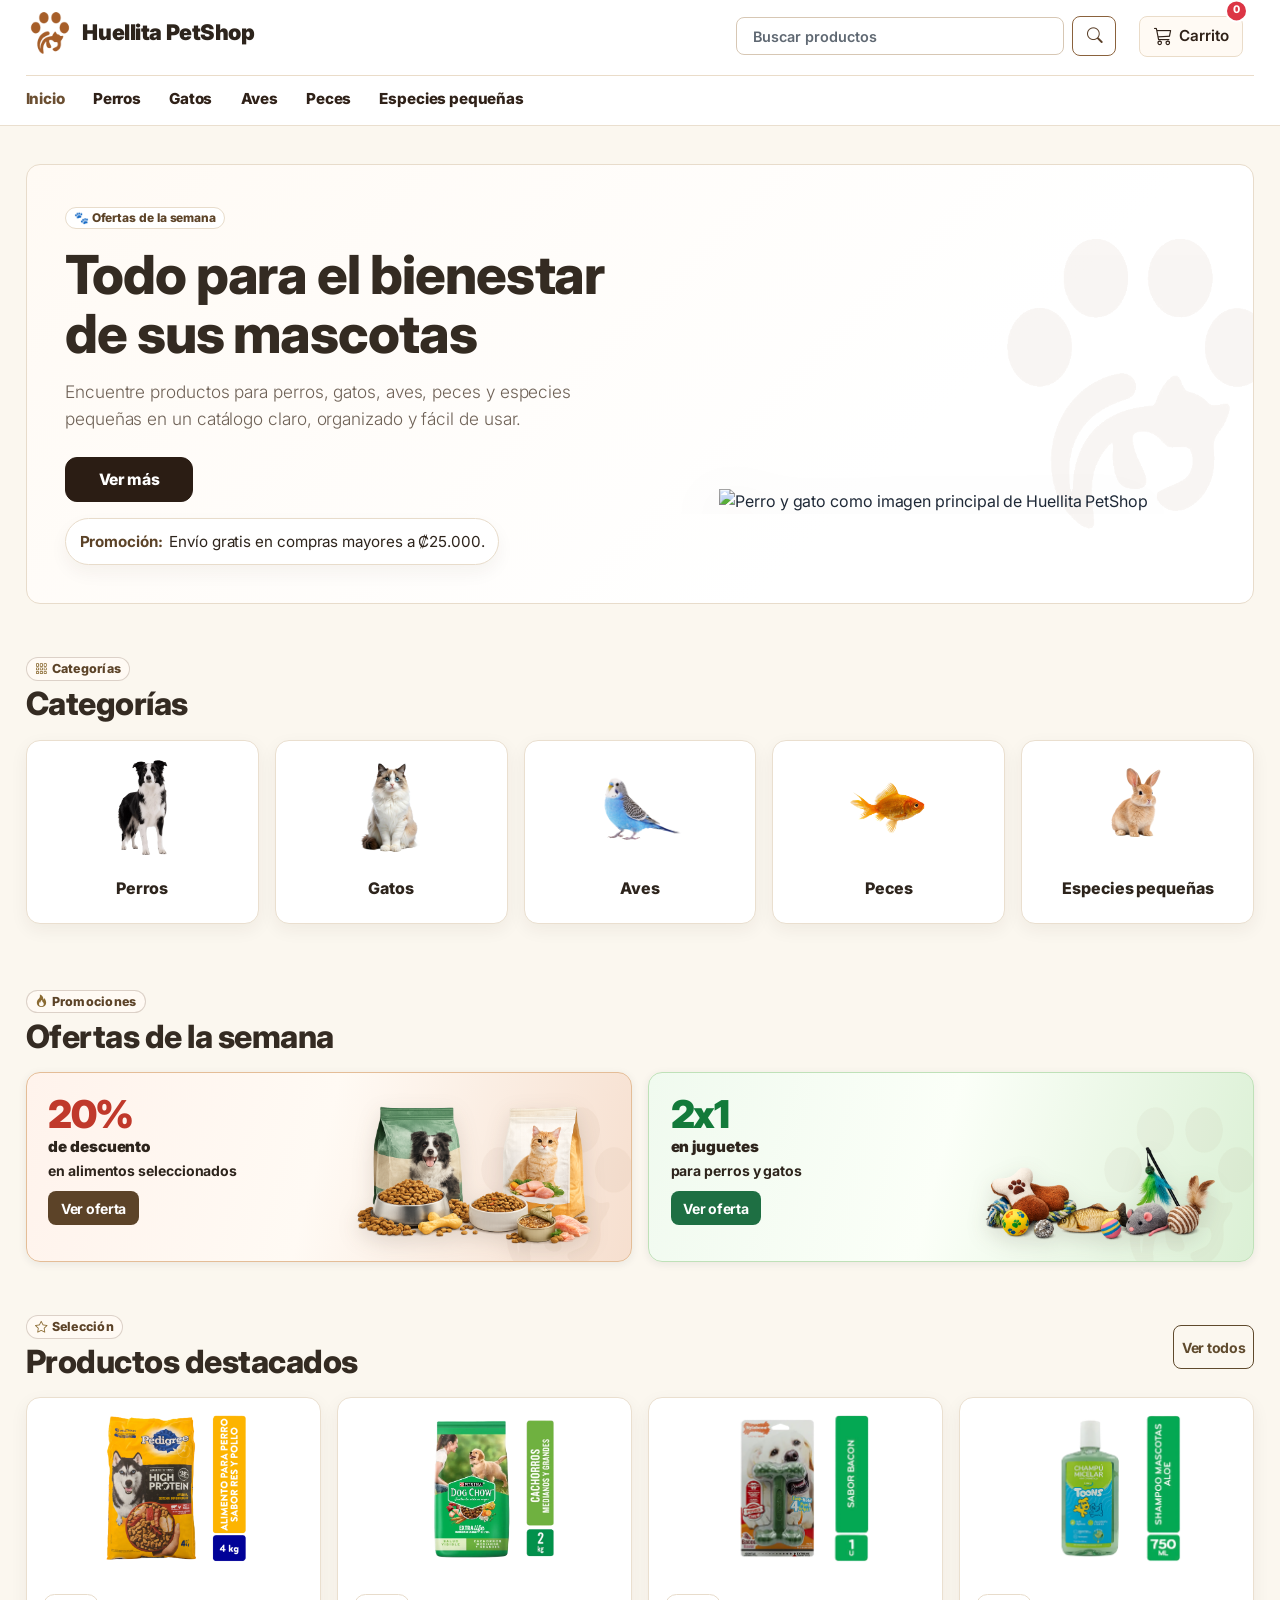
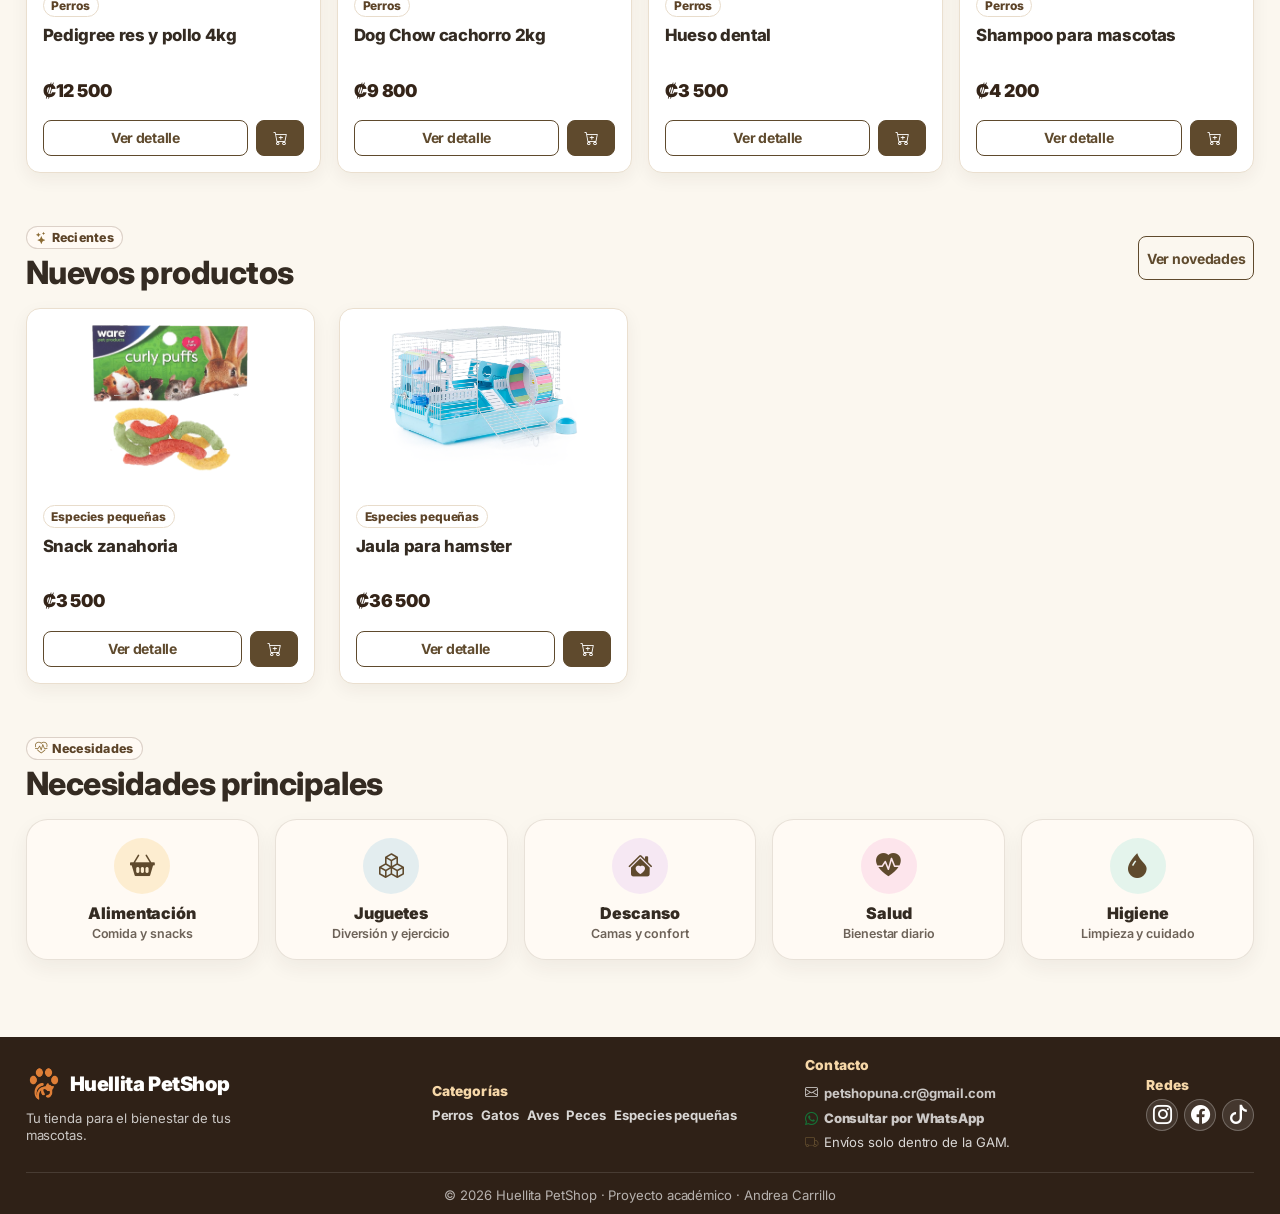
==== commit 856d58e0: "actualizar index.html" ====
--- a/index.html
+++ b/index.html
@@ -12,7 +12,7 @@
 </head>
 
 <body>
-    <!-- Página: index.html -->
+  <!-- Página: index.html -->
   <div data-component="site-header"></div>
   <main>
     <section class="container section-space">
@@ -128,23 +128,28 @@
           </div>
         </div>
         <div class="needs-grid needs-quick-nav" role="list">
-          <a class="need-card need-food" href="productos.html?categoriaProducto=Alimento" role="listitem" aria-label="Ver productos de alimentación">
+          <a class="need-card need-food" href="productos.html?categoriaProducto=Alimento" role="listitem"
+            aria-label="Ver productos de alimentación">
             <span class="need-icon"><i aria-hidden="true" class="bi bi-basket2-fill"></i></span>
             <span class="need-content"><strong>Alimentación</strong><small>Comida y snacks</small></span>
           </a>
-          <a class="need-card need-toys" href="productos.html?categoriaProducto=Juguetes" role="listitem" aria-label="Ver juguetes para mascotas">
-            <span class="need-icon"><i aria-hidden="true" class="bi bi-controller"></i></span>
+          <a class="need-card need-toys" href="productos.html?categoriaProducto=Juguetes" role="listitem"
+            aria-label="Ver juguetes para mascotas">
+            <span class="need-icon"><i aria-hidden="true" class="bi bi-boxes"></i></span>
             <span class="need-content"><strong>Juguetes</strong><small>Diversión y ejercicio</small></span>
           </a>
-          <a class="need-card need-rest" href="productos.html?categoriaProducto=Accesorios" role="listitem" aria-label="Ver productos de descanso">
+          <a class="need-card need-rest" href="productos.html?categoriaProducto=Accesorios" role="listitem"
+            aria-label="Ver productos de descanso">
             <span class="need-icon"><i aria-hidden="true" class="bi bi-house-heart-fill"></i></span>
             <span class="need-content"><strong>Descanso</strong><small>Camas y confort</small></span>
           </a>
-          <a class="need-card need-health" href="productos.html?categoriaProducto=Salud" role="listitem" aria-label="Ver productos de salud">
+          <a class="need-card need-health" href="productos.html?categoriaProducto=Salud" role="listitem"
+            aria-label="Ver productos de salud">
             <span class="need-icon"><i aria-hidden="true" class="bi bi-heart-pulse-fill"></i></span>
             <span class="need-content"><strong>Salud</strong><small>Bienestar diario</small></span>
           </a>
-          <a class="need-card need-clean" href="productos.html?categoriaProducto=Higiene" role="listitem" aria-label="Ver productos de higiene">
+          <a class="need-card need-clean" href="productos.html?categoriaProducto=Higiene" role="listitem"
+            aria-label="Ver productos de higiene">
             <span class="need-icon"><i aria-hidden="true" class="bi bi-droplet-fill"></i></span>
             <span class="need-content"><strong>Higiene</strong><small>Limpieza y cuidado</small></span>
           </a>
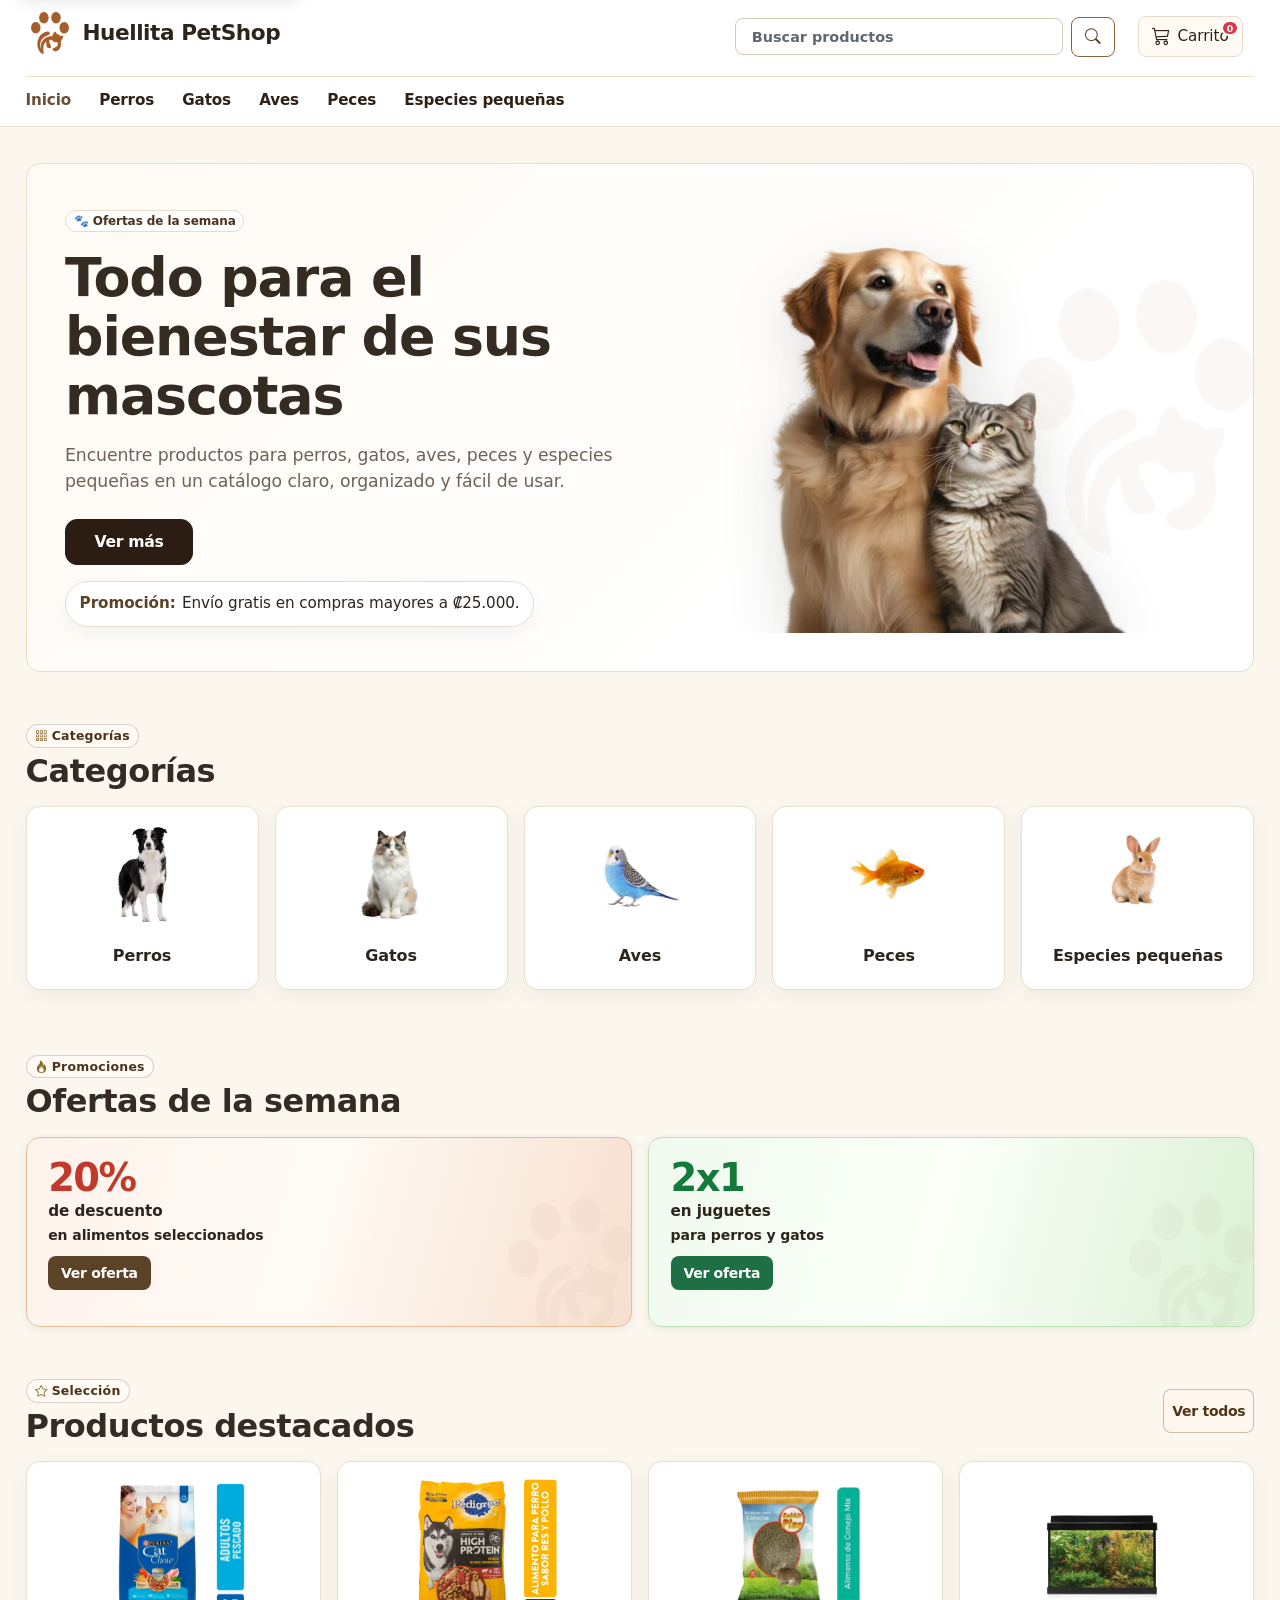
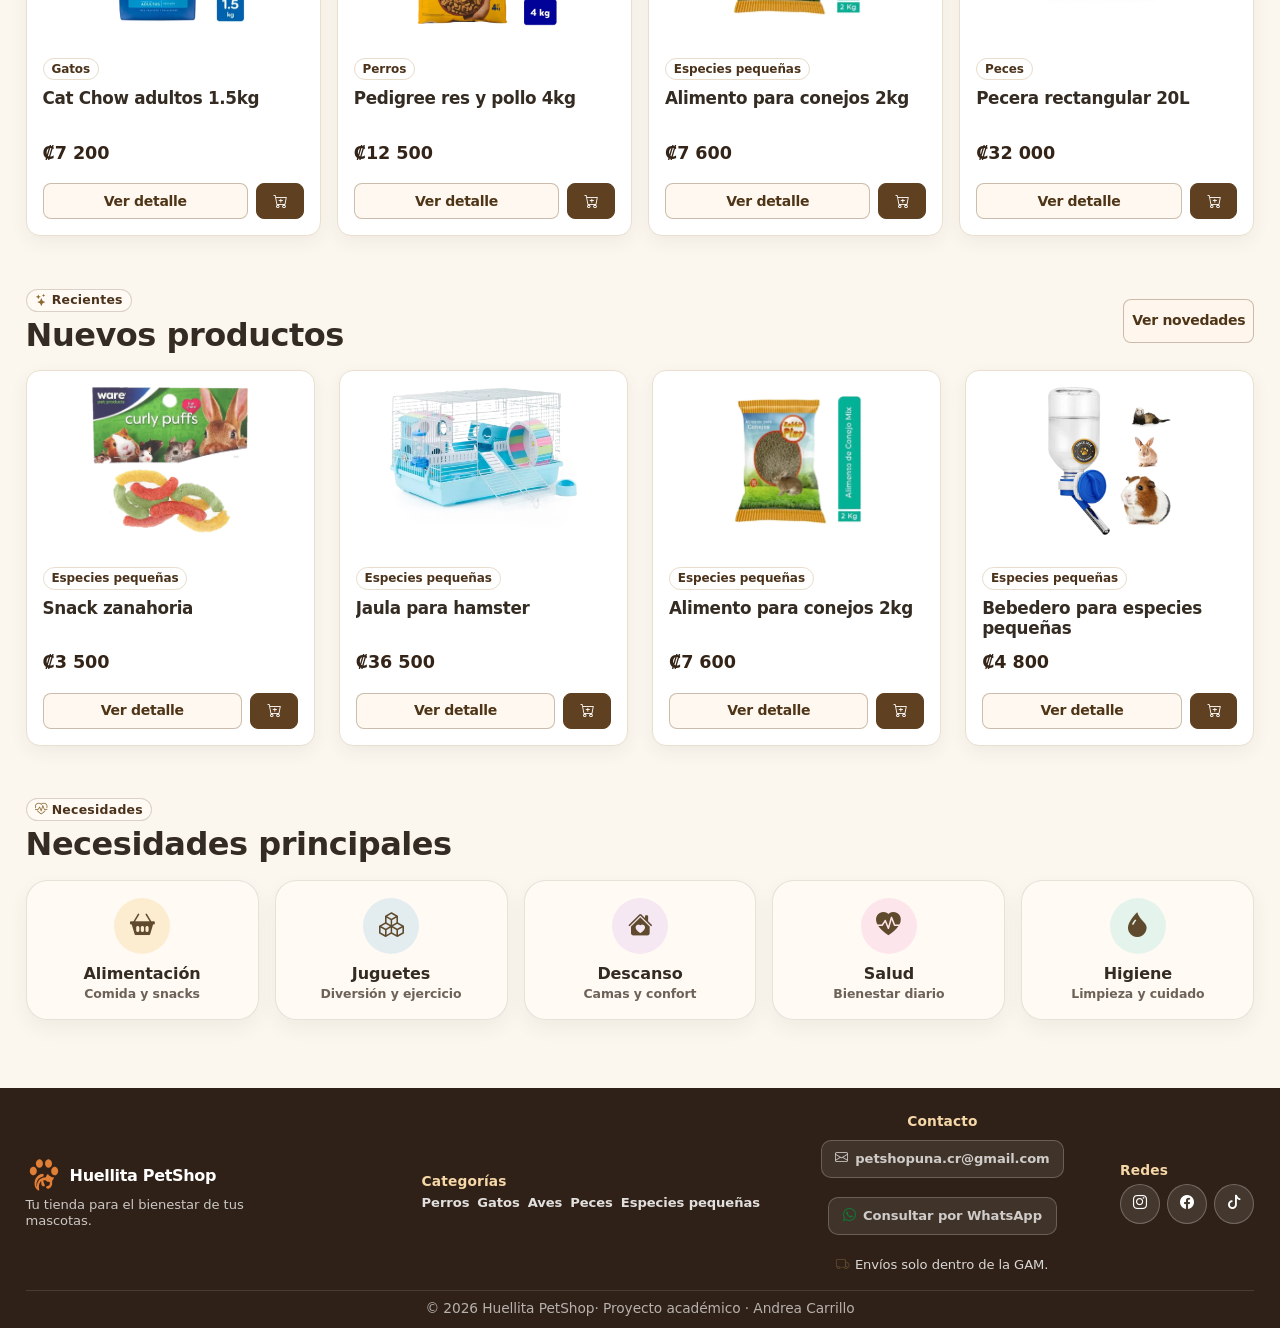
==== commit 09d02c9e: "feat: add core pages" ====
--- a/index.html
+++ b/index.html
@@ -1,175 +1,162 @@
 <!DOCTYPE html>
+
 <html lang="es">
-
 <head>
-  <meta charset="utf-8">
-  <meta name="viewport" content="width=device-width, initial-scale=1">
-  <title>Inicio | Huellita PetShop</title>
-  <link href="https://cdn.jsdelivr.net/npm/bootstrap@5.3.3/dist/css/bootstrap.min.css" rel="stylesheet">
-  <link href="https://cdn.jsdelivr.net/npm/bootstrap-icons@1.11.3/font/bootstrap-icons.css" rel="stylesheet">
-  <link href="assets/css/styles.css" rel="stylesheet">
-  <link rel="icon" type="image/png" href="assets/img/favicon-petshop.png">
+<meta charset="utf-8"/>
+<meta name="project-version" content="0.0.0"/>
+<link crossorigin="anonymous" href="https://cdn.jsdelivr.net" rel="preconnect"/><link rel="preload" as="image" href="assets/img/banner/portada.avif" fetchpriority="high" type="image/avif"/><meta content="width=device-width, initial-scale=1" name="viewport"/>
+<title>Inicio | Huellita PetShop</title>
+<meta name="description" content="Huellita PetShop: alimentos, juguetes y accesorios para perros, gatos, aves, peces y especies pequeñas."/>
+<link href="https://cdn.jsdelivr.net/npm/bootstrap@5.3.3/dist/css/bootstrap.min.css" rel="stylesheet"/>
+<link href="https://cdn.jsdelivr.net/npm/bootstrap-icons@1.11.3/font/bootstrap-icons.css" media="all" rel="stylesheet"/>
+<link href="assets/css/styles.v0.0.0.min.css" rel="stylesheet"/>
+<link href="assets/img/favicon-petshop.ico" rel="icon" type="image/x-icon"/>
+<meta content="Huellita PetShop" name="author"/><meta content="index, follow" name="robots"/><meta content="#5f4a2d" name="theme-color"/>
+<link href="manifest.webmanifest" rel="manifest"/>
+<meta content="yes" name="mobile-web-app-capable"/>
+<meta content="yes" name="apple-mobile-web-app-capable"/>
+<meta content="Huellita PetShop" name="apple-mobile-web-app-title"/><link href="https://andcarrillo.github.io/PetShop/index.html" rel="canonical"/><meta content="es_CR" property="og:locale"/><meta content="website" property="og:type"/><meta content="Huellita PetShop" property="og:site_name"/><meta content="Inicio | Huellita PetShop" property="og:title"/><meta content="Huellita PetShop: alimentos, juguetes y accesorios para perros, gatos, aves, peces y especies pequeñas." property="og:description"/><meta content="https://andcarrillo.github.io/PetShop/index.html" property="og:url"/><meta content="https://andcarrillo.github.io/PetShop/assets/img/banner/portada.avif" property="og:image"/><meta content="image/avif" property="og:image:type"/><meta content="1200" property="og:image:width"/><meta content="630" property="og:image:height"/><meta content="Portada visual de Huellita PetShop con mascotas" property="og:image:alt"/><meta content="summary_large_image" name="twitter:card"/><meta content="Inicio | Huellita PetShop" name="twitter:title"/><meta content="Huellita PetShop: alimentos, juguetes y accesorios para perros, gatos, aves, peces y especies pequeñas." name="twitter:description"/><meta content="https://andcarrillo.github.io/PetShop/assets/img/banner/portada.avif" name="twitter:image"/><meta content="Portada visual de Huellita PetShop con mascotas" name="twitter:image:alt"/><script type="application/ld+json">{"@context":"https://schema.org","@type":"PetStore","name":"Huellita PetShop","url":"https://andcarrillo.github.io/PetShop/","logo":"https://andcarrillo.github.io/PetShop/assets/img/logo-petshop-una.svg","image":"https://andcarrillo.github.io/PetShop/assets/img/banner/portada.avif","description":"Catálogo web de alimentos, juguetes y accesorios para mascotas.","areaServed":{"@type":"Country","name":"Costa Rica"},"sameAs":["https://andcarrillo.github.io/PetShop/"]}</script>
+<script type="application/ld+json">{"@context":"https://schema.org","@type":"WebSite","name":"Huellita PetShop","url":"https://andcarrillo.github.io/PetShop/","inLanguage":"es-CR","potentialAction":{"@type":"SearchAction","target":"https://andcarrillo.github.io/PetShop/busqueda.html?q={search_term_string}","query-input":"required name=search_term_string"}}</script>
+<script type="application/ld+json">{"@context":"https://schema.org","@type":"BreadcrumbList","itemListElement":[{"@type":"ListItem","position":1,"name":"Inicio","item":"https://andcarrillo.github.io/PetShop/index.html"}]}</script>
 </head>
-
 <body>
-  <!-- Página: index.html -->
-  <div data-component="site-header"></div>
-  <main>
-    <section class="container section-space">
-      <div class="hero rounded-4 p-4 p-lg-5 mb-4">
-        <div class="row align-items-center g-4">
-          <div class="col-lg-6">
-            <a aria-label="Ir a Ofertas de la semana" class="badge badge-soft rounded-pill mb-3 hero-offer-badge"
-              href="#ofertas">🐾 Ofertas de la semana</a>
-            <h1 class="display-5 fw-bold mb-3">Todo para el bienestar de sus mascotas</h1>
-            <p class="lead mb-4">Encuentre productos para perros, gatos, aves, peces y especies pequeñas en un catálogo
+<a class="skip-link" href="#contenido-principal">Saltar al contenido principal</a>
+<!-- Página: index.html -->
+<div data-component="site-header"></div>
+<main id="contenido-principal" tabindex="-1">
+<section class="container section-space">
+<div class="hero rounded-4 p-4 p-lg-5 mb-4">
+<div class="row align-items-center g-4">
+<div class="col-lg-6">
+<a aria-label="Ir a Ofertas de la semana" class="badge badge-soft rounded-pill mb-3 hero-offer-badge" href="#ofertas">🐾 Ofertas de la semana</a>
+<h1 class="display-5 fw-bold mb-3">Todo para el bienestar de sus mascotas</h1>
+<p class="lead mb-4">Encuentre productos para perros, gatos, aves, peces y especies pequeñas en un catálogo
               claro, organizado y fácil de usar.</p>
-            <div class="d-flex gap-2 flex-wrap">
-              <a class="btn btn-primary btn-lg" href="productos.html">Ver más</a>
+<div class="d-flex gap-2 flex-wrap">
+<a class="btn btn-primary btn-lg" href="productos.html">Ver más</a>
+</div>
+<div class="offer-strip mt-3">
+<strong>Promoción:</strong> Envío gratis en compras mayores a ₡25.000.
             </div>
-            <div class="offer-strip mt-3">
-              <strong>Promoción:</strong> Envío gratis en compras mayores a ₡25.000.
-            </div>
-          </div>
-          <div class="col-lg-6">
-            <div class="hero-image-wrapper text-center">
-              <img alt="Perro y gato como imagen principal de Huellita PetShop" class="img-fluid hero-pet-img"
-                src="assets/img/banner/portada.png" />
-            </div>
-          </div>
-        </div>
-      </div>
-      <section aria-labelledby="mascotasTitle" class="home-section" id="mascotas">
-        <div class="section-heading-row">
-          <div>
-            <span class="section-kicker"><i aria-hidden="true" class="bi bi-grid-3x3-gap"></i> Categorías</span>
-            <h2 class="fw-bold mb-0" id="mascotasTitle">Categorías</h2>
-          </div>
-        </div>
-        <div class="category-scroll mb-0">
-          <a class="category-card" href="productos.html?categoria=perros">
-            <img alt="Perros" src="assets/img/categorias/CAT_perro.png" />
-            <span>Perros</span>
-          </a>
-          <a class="category-card" href="productos.html?categoria=gatos">
-            <img alt="Gatos" src="assets/img/categorias/CAT_gato.png" />
-            <span>Gatos</span>
-          </a>
-          <a class="category-card" href="productos.html?categoria=aves">
-            <img alt="Aves" src="assets/img/categorias/CAT_ave.png" />
-            <span>Aves</span>
-          </a>
-          <a class="category-card" href="productos.html?categoria=peces">
-            <img alt="Peces" src="assets/img/categorias/CAT_pez.png" />
-            <span>Peces</span>
-          </a>
-          <a class="category-card" href="productos.html?categoria=roedores">
-            <img alt="Especies pequeñas" src="assets/img/categorias/CAT_pequenas.png" />
-            <span>Especies pequeñas</span>
-          </a>
-        </div>
-      </section>
-      <section aria-labelledby="ofertasTitle" class="home-section" id="ofertas">
-        <div class="section-heading-row">
-          <div>
-            <span class="section-kicker"><i aria-hidden="true" class="bi bi-fire"></i> Promociones</span>
-            <h2 class="fw-bold mb-0" id="ofertasTitle">Ofertas de la semana</h2>
-          </div>
-        </div>
-        <div aria-label="Ofertas destacadas de la semana" class="offers-showcase">
-          <article class="offer-banner offer-banner-warm">
-            <div class="offer-copy">
-              <span class="offer-discount">20%</span>
-              <strong>de descuento</strong>
-              <small>en alimentos seleccionados</small>
-              <a class="btn btn-sm btn-offer" href="productos.html?categoriaProducto=Alimento">Ver oferta</a>
-            </div>
-            <img alt="Alimentos para mascotas en oferta" class="offer-product-img"
-              src="assets/img/ofertas/oferta-alimentos.png" />
-          </article>
-          <article class="offer-banner offer-banner-cool">
-            <div class="offer-copy">
-              <span class="offer-discount">2x1</span>
-              <strong>en juguetes</strong>
-              <small>para perros y gatos</small>
-              <a class="btn btn-sm btn-offer btn-offer-blue" href="productos.html?categoriaProducto=Juguetes">Ver
+</div>
+<div class="col-lg-6">
+<div class="hero-image-wrapper text-center">
+<img alt="Perro y gato como imagen principal de Huellita PetShop" class="img-fluid hero-pet-img" decoding="async" fetchpriority="high" height="2047" loading="eager" src="assets/img/banner/portada.avif" width="2047"/>
+</div>
+</div>
+</div>
+</div>
+<section aria-labelledby="mascotasTitle" class="home-section" id="mascotas">
+<div class="section-heading-row">
+<div>
+<span class="section-kicker"><i aria-hidden="true" class="bi bi-grid-3x3-gap"></i> Categorías</span>
+<h2 class="fw-bold mb-0" id="mascotasTitle">Categorías</h2>
+</div>
+</div>
+<div class="category-scroll mb-0">
+<a class="category-card" href="productos.html?categoria=perros">
+<img alt="Perros" decoding="async" height="700" loading="lazy" src="assets/img/categorias/CAT_perro.webp" width="374"/>
+<span>Perros</span>
+</a>
+<a class="category-card" href="productos.html?categoria=gatos">
+<img alt="Gatos" decoding="async" height="1200" loading="lazy" src="assets/img/categorias/CAT_gato.webp" width="857"/>
+<span>Gatos</span>
+</a>
+<a class="category-card" href="productos.html?categoria=aves">
+<img alt="Aves" decoding="async" height="736" loading="lazy" src="assets/img/categorias/CAT_ave.webp" width="736"/>
+<span>Aves</span>
+</a>
+<a class="category-card" href="productos.html?categoria=peces">
+<img alt="Peces" decoding="async" height="813" loading="lazy" src="assets/img/categorias/CAT_pez.webp" width="1200"/>
+<span>Peces</span>
+</a>
+<a class="category-card" href="productos.html?categoria=roedores">
+<img alt="Especies pequeñas" decoding="async" height="1536" loading="lazy" src="assets/img/categorias/CAT_pequenas.webp" width="1024"/>
+<span>Especies pequeñas</span>
+</a>
+</div>
+</section>
+<section aria-labelledby="ofertasTitle" class="home-section" id="ofertas">
+<div class="section-heading-row">
+<div>
+<span class="section-kicker"><i aria-hidden="true" class="bi bi-fire"></i> Promociones</span>
+<h2 class="fw-bold mb-0" id="ofertasTitle">Ofertas de la semana</h2>
+</div>
+</div>
+<div aria-label="Ofertas destacadas de la semana" class="offers-showcase">
+<article class="offer-banner offer-banner-warm">
+<div class="offer-copy">
+<span class="offer-discount">20%</span>
+<strong>de descuento</strong>
+<small>en alimentos seleccionados</small>
+<a class="btn btn-sm btn-offer" href="productos.html?categoriaProducto=Alimento">Ver oferta</a>
+</div>
+<img alt="Alimentos para mascotas en oferta" class="offer-product-img" decoding="async" loading="lazy" src="assets/img/ofertas/oferta-alimentos.webp" width="424" height="283" srcset="assets/img/ofertas/responsive/oferta-alimentos-320.webp 320w, assets/img/ofertas/responsive/oferta-alimentos-424.webp 424w, assets/img/ofertas/responsive/oferta-alimentos-640.webp 640w, assets/img/ofertas/responsive/oferta-alimentos-1024.webp 1024w" sizes="(max-width: 576px) 80vw, (max-width: 992px) 38vw, 212px"/>
+</article>
+<article class="offer-banner offer-banner-cool">
+<div class="offer-copy">
+<span class="offer-discount">2x1</span>
+<strong>en juguetes</strong>
+<small>para perros y gatos</small>
+<a class="btn btn-sm btn-offer btn-offer-blue" href="productos.html?categoriaProducto=Juguetes">Ver
                 oferta</a>
-            </div>
-            <img alt="Juguetes para mascotas en promoción" class="offer-product-img"
-              src="assets/img/ofertas/oferta-juguetes.png" />
-          </article>
-        </div>
-      </section>
-      <section aria-labelledby="destacadosTitle" class="home-section" id="destacados">
-        <div class="section-heading-row">
-          <div>
-            <span class="section-kicker"><i aria-hidden="true" class="bi bi-star"></i> Selección</span>
-            <h2 class="fw-bold mb-0" id="destacadosTitle">Productos destacados</h2>
-          </div>
-          <a class="btn btn-outline-primary btn-sm" href="productos.html">Ver todos</a>
-        </div>
-        <div class="products-responsive-grid responsive-carousel row g-4" id="featuredGrid"></div>
-      </section>
-      <section aria-labelledby="nuevosTitle" class="home-section" id="nuevos">
-        <div class="section-heading-row">
-          <div>
-            <span class="section-kicker"><i aria-hidden="true" class="bi bi-stars"></i> Recientes</span>
-            <h2 class="fw-bold mb-0" id="nuevosTitle">Nuevos productos</h2>
-          </div>
-          <a class="btn btn-outline-primary btn-sm" href="productos.html">Ver novedades</a>
-        </div>
-        <div class="products-responsive-grid responsive-carousel row g-4" id="newProductsGrid"></div>
-      </section>
-      <section aria-labelledby="necesidadesTitle" class="home-section" id="necesidades">
-        <div class="section-heading-row">
-          <div>
-            <span class="section-kicker"><i aria-hidden="true" class="bi bi-heart-pulse"></i> Necesidades</span>
-            <h2 class="fw-bold mb-0" id="necesidadesTitle">Necesidades principales</h2>
-          </div>
-        </div>
-        <div class="needs-grid needs-quick-nav" role="list">
-          <a class="need-card need-food" href="productos.html?categoriaProducto=Alimento" role="listitem"
-            aria-label="Ver productos de alimentación">
-            <span class="need-icon"><i aria-hidden="true" class="bi bi-basket2-fill"></i></span>
-            <span class="need-content"><strong>Alimentación</strong><small>Comida y snacks</small></span>
-          </a>
-          <a class="need-card need-toys" href="productos.html?categoriaProducto=Juguetes" role="listitem"
-            aria-label="Ver juguetes para mascotas">
-            <span class="need-icon"><i aria-hidden="true" class="bi bi-boxes"></i></span>
-            <span class="need-content"><strong>Juguetes</strong><small>Diversión y ejercicio</small></span>
-          </a>
-          <a class="need-card need-rest" href="productos.html?categoriaProducto=Accesorios" role="listitem"
-            aria-label="Ver productos de descanso">
-            <span class="need-icon"><i aria-hidden="true" class="bi bi-house-heart-fill"></i></span>
-            <span class="need-content"><strong>Descanso</strong><small>Camas y confort</small></span>
-          </a>
-          <a class="need-card need-health" href="productos.html?categoriaProducto=Salud" role="listitem"
-            aria-label="Ver productos de salud">
-            <span class="need-icon"><i aria-hidden="true" class="bi bi-heart-pulse-fill"></i></span>
-            <span class="need-content"><strong>Salud</strong><small>Bienestar diario</small></span>
-          </a>
-          <a class="need-card need-clean" href="productos.html?categoriaProducto=Higiene" role="listitem"
-            aria-label="Ver productos de higiene">
-            <span class="need-icon"><i aria-hidden="true" class="bi bi-droplet-fill"></i></span>
-            <span class="need-content"><strong>Higiene</strong><small>Limpieza y cuidado</small></span>
-          </a>
-        </div>
-      </section>
-    </section>
-  </main>
-  <div data-component="site-footer"></div>
-  <script src="https://cdn.jsdelivr.net/npm/bootstrap@5.3.3/dist/js/bootstrap.bundle.min.js"></script>
-  <script src="assets/js/config.js"></script>
-  <script src="assets/js/data.js"></script>
-  <script src="assets/js/components.js"></script>
-  <script src="assets/js/utilidades.js"></script>
-  <script src="assets/js/productos.js"></script>
-  <script src="assets/js/alertas.js"></script>
-  <script src="assets/js/carrito.js"></script>
-  <script src="assets/js/checkout.js"></script>
-  <script src="assets/js/interfaz.js"></script>
-  <script src="assets/js/selectores-filtros.js"></script>
-  <script src="assets/js/app.js"></script>
-</body>
-
+</div>
+<img alt="Juguetes para mascotas en promoción" class="offer-product-img" decoding="async" loading="lazy" src="assets/img/ofertas/oferta-juguetes.webp" width="424" height="283" srcset="assets/img/ofertas/responsive/oferta-juguetes-320.webp 320w, assets/img/ofertas/responsive/oferta-juguetes-424.webp 424w, assets/img/ofertas/responsive/oferta-juguetes-640.webp 640w, assets/img/ofertas/responsive/oferta-juguetes-1024.webp 1024w" sizes="(max-width: 576px) 80vw, (max-width: 992px) 38vw, 212px"/>
+</article>
+</div>
+</section>
+<section aria-labelledby="destacadosTitle" class="home-section" id="destacados">
+<div class="section-heading-row">
+<div>
+<span class="section-kicker"><i aria-hidden="true" class="bi bi-star"></i> Selección</span>
+<h2 class="fw-bold mb-0" id="destacadosTitle">Productos destacados</h2>
+</div>
+<a class="btn btn-outline-primary btn-sm" href="productos.html">Ver todos</a>
+</div>
+<div class="products-responsive-grid responsive-carousel row g-4" id="featuredGrid"></div>
+</section>
+<section aria-labelledby="nuevosTitle" class="home-section" id="nuevos">
+<div class="section-heading-row">
+<div>
+<span class="section-kicker"><i aria-hidden="true" class="bi bi-stars"></i> Recientes</span>
+<h2 class="fw-bold mb-0" id="nuevosTitle">Nuevos productos</h2>
+</div>
+<a class="btn btn-outline-primary btn-sm" href="productos.html">Ver novedades</a>
+</div>
+<div class="products-responsive-grid responsive-carousel row g-4" id="newProductsGrid"></div>
+</section>
+<section aria-labelledby="necesidadesTitle" class="home-section" id="necesidades">
+<div class="section-heading-row">
+<div>
+<span class="section-kicker"><i aria-hidden="true" class="bi bi-heart-pulse"></i> Necesidades</span>
+<h2 class="fw-bold mb-0" id="necesidadesTitle">Necesidades principales</h2>
+</div>
+</div>
+<div class="needs-grid needs-quick-nav" role="list">
+<a aria-label="Ver productos de alimentación" class="need-card need-food" href="productos.html?categoriaProducto=Alimento" role="listitem">
+<span class="need-icon"><i aria-hidden="true" class="bi bi-basket2-fill"></i></span>
+<span class="need-content"><strong>Alimentación</strong><small>Comida y snacks</small></span>
+</a>
+<a aria-label="Ver juguetes para mascotas" class="need-card need-toys" href="productos.html?categoriaProducto=Juguetes" role="listitem">
+<span class="need-icon"><i aria-hidden="true" class="bi bi-boxes"></i></span>
+<span class="need-content"><strong>Juguetes</strong><small>Diversión y ejercicio</small></span>
+</a>
+<a aria-label="Ver productos de descanso" class="need-card need-rest" href="productos.html?categoriaProducto=Accesorios" role="listitem">
+<span class="need-icon"><i aria-hidden="true" class="bi bi-house-heart-fill"></i></span>
+<span class="need-content"><strong>Descanso</strong><small>Camas y confort</small></span>
+</a>
+<a aria-label="Ver productos de salud" class="need-card need-health" href="productos.html?categoriaProducto=Salud" role="listitem">
+<span class="need-icon"><i aria-hidden="true" class="bi bi-heart-pulse-fill"></i></span>
+<span class="need-content"><strong>Salud</strong><small>Bienestar diario</small></span>
+</a>
+<a aria-label="Ver productos de higiene" class="need-card need-clean" href="productos.html?categoriaProducto=Higiene" role="listitem">
+<span class="need-icon"><i aria-hidden="true" class="bi bi-droplet-fill"></i></span>
+<span class="need-content"><strong>Higiene</strong><small>Limpieza y cuidado</small></span>
+</a>
+</div>
+</section>
+</section>
+</main>
+<div data-component="site-footer"></div>
+<script defer="" src="https://cdn.jsdelivr.net/npm/bootstrap@5.3.3/dist/js/bootstrap.bundle.min.js"></script><script defer="" src="assets/js/app.v0.0.0.bundle.min.js"></script></body>
 </html>
--- a/assets/css/styles.v0.0.0.min.css
+++ b/assets/css/styles.v0.0.0.min.css
@@ -0,0 +1,3 @@
+*{box-sizing:border-box}h1,h2,h3,h4,h5,.navbar-brand{color:var(--ali-dark)}a{color:var(--ali-brown)}.nav-link{font-weight:600}.nav-link:hover,.nav-link.active{color:var(--ali-gold)!important}.btn-primary:hover{background:var(--ali-dark);border-color:var(--ali-dark)}.category-card:hover{transform:translateY(-3px);box-shadow:0 12px 24px rgba(52,43,34,.1);color:var(--ali-brown)}.qty-btn{width:46px;height:42px;font-size:1.25rem;line-height:1}.qty-value{min-width:60px;height:42px;display:inline-flex;align-items:center;justify-content:center;border-top:1px solid #ced4da;border-bottom:1px solid #ced4da}.delete-btn{font-size:.9rem;color:#6c757d;text-decoration:underline;background:none;border:0;padding:0}.delete-btn:hover{color:#b02a37}.summary-card{border:1px solid var(--ali-line);border-radius:1rem;overflow:hidden;box-shadow:0 8px 20px rgba(52,43,34,.08)}.summary-line{display:flex;justify-content:space-between;gap:1rem;font-size:.95rem}.form-text{font-size:.85rem}.pagination .active .page-link{background:var(--ali-brown);border-color:var(--ali-brown)}.alert-pet{background:var(--ali-cream);border:1px solid var(--ali-line);color:var(--ali-dark)}@media (max-width:768px){.cart-img{width:100%;height:180px}.cart-item .row{gap:.75rem}.section-space{padding:1.75rem 0}}.cart-item{border:1px solid var(--ali-line);border-radius:1rem;background:#fff;box-shadow:0 8px 20px rgba(52,43,34,.06);overflow:hidden}.cart-total-price{white-space:nowrap}.summary-product{border-bottom:1px dashed var(--ali-line);padding:.65rem 0;display:flex;justify-content:space-between;align-items:flex-start;gap:.75rem}.summary-product-name{font-weight:700;line-height:1.25;color:var(--ali-dark)}.summary-product-meta{font-size:.82rem;color:#6c757d}.summary-product-total{font-weight:800;color:var(--ali-brown);white-space:nowrap}.summary-totals{margin-top:.75rem}@media (max-width:991.98px){.summary-card{position:static!important}}@media (max-width:767.98px){.cart-item{padding:1rem!important}.cart-product-img-wrap{margin-bottom:.75rem}.cart-img{max-width:190px;height:160px}.cart-actions{width:100%}.cart-actions .d-inline-flex{width:100%}.qty-btn{flex:0 0 52px}.qty-value{flex:1}.cart-total-block{display:flex;justify-content:space-between;align-items:center;border-top:1px solid var(--ali-line);padding-top:.75rem;margin-top:.75rem}.delete-btn{margin-top:.75rem}}@media (max-width:575.98px){.summary-product{flex-direction:column;gap:.25rem}.summary-product-total{align-self:flex-end}}@media (max-width:991.98px){.checkout-summary-list{max-height:none;overflow:visible}}@media (max-width:767.98px){main.container.section-space{padding-top:1.25rem;padding-bottom:1.5rem}.checkout-form label{font-weight:600}.checkout-form .form-control,.checkout-form .form-select{min-height:44px}.summary-line{font-size:.95rem}}@media (max-width:575.98px){.checkout-summary-list{max-height:none}.summary-product-name{font-size:.9rem}.summary-product-meta{font-size:.78rem}}@media (max-width:767.98px){.hero{padding:1.25rem!important}.hero .display-5{font-size:2rem}}fieldset{margin:0}.form-label{font-weight:600}.pagination .page-link{color:var(--ali-brown);border-color:var(--ali-line)}.pagination .page-item.active .page-link{background:var(--ali-brown);border-color:var(--ali-brown);color:#fff}.checkout-summary-list{max-height:none;overflow:visible;padding-right:.25rem}@media (max-width:575.98px){.offer-strip{border-radius:.85rem;width:100%}#paginationContainer .pagination{flex-wrap:wrap;gap:.25rem}}.was-validated .form-control:invalid,.was-validated .form-select:invalid,.was-validated .form-check-input:invalid{border-color:#dc3545}.was-validated .form-control:valid,.was-validated .form-select:valid{border-color:#198754}@media (max-width:991.98px){.hero-image-wrapper{min-height:260px}.hero-pet-img{max-height:320px}}@media (max-width:575.98px){.hero-image-wrapper{min-height:220px}.hero-pet-img{max-height:270px}}.search-panel .form-text{font-size:.82rem}#resultCount{font-size:.85rem}@media (max-width:575.98px){.search-panel{padding:1rem!important}.search-panel .btn{width:100%}}.search-panel .input-group .form-control{min-height:44px}.search-panel .btn-primary{min-width:96px}.search-panel .form-label{font-weight:700;color:var(--ali-dark)}.search-panel .form-select-sm{min-height:38px}@media (max-width:767.98px){.search-panel .input-group{flex-direction:column;gap:.5rem}.search-panel .input-group .form-control,.search-panel .input-group .btn{width:100%;border-radius:.5rem!important}.search-panel .btn-primary{min-width:100%}}@media (max-width:767.98px){.category-scroll{display:flex;overflow-x:auto;gap:.75rem;padding-bottom:.75rem;scroll-snap-type:x mandatory}.category-scroll .category-card{min-width:150px;scroll-snap-align:start}.category-scroll::-webkit-scrollbar{height:6px}.category-scroll::-webkit-scrollbar-thumb{background:var(--ali-line);border-radius:999px}}.search-form{display:flex;align-items:center;gap:.5rem}.search-form .me-2{margin-right:0!important}@media (max-width:768px){header nav>div{display:flex;flex-direction:column;align-items:stretch!important;gap:.75rem!important}.navbar-brand{width:100%;text-align:left}.search-form{flex:1 1 auto;min-width:0;display:flex!important;align-items:center;gap:.5rem}.search-form input{flex:1 1 auto;min-width:0}.search-form button{flex:0 0 auto}.cart-count{margin-left:.2rem}}@media (max-width:420px){.search-form{gap:.4rem}.search-form input{font-size:.85rem}.search-form button{padding-left:.55rem;padding-right:.55rem}}@media (max-width:768px){.search-form{flex:1;display:flex!important;align-items:center;gap:.5rem}.search-form input{flex:1;min-width:0}}@media (max-width:575.98px){#productsGrid{padding-left:.35rem;padding-right:.35rem;--bs-gutter-x:.75rem;--bs-gutter-y:1rem}#productsGrid>div{padding-left:.45rem;padding-right:.45rem}.product-card{border-radius:.75rem}}@media (min-width:769px) and (max-width:991.98px){header nav>div{display:grid!important;grid-template-columns:1fr;gap:.75rem!important}.search-form{flex:1;max-width:420px}}@media (min-width:769px) and (max-width:1180px){header nav>div{display:grid!important;grid-template-columns:1fr;gap:.75rem!important;align-items:start!important}.search-form{flex:1;max-width:520px}.search-form input{min-width:0}}@media (min-width:769px) and (max-width:1180px){main .row.g-4>.col-lg-8,main .row.g-4>.col-lg-4{width:100%;flex:0 0 100%;max-width:100%}.summary-card{position:static!important;margin-top:1rem}.cart-item .row{align-items:center}.cart-product-img-wrap{max-width:180px}}@media (max-width:768px){.summary-card{position:static!important;margin-top:1rem;border-radius:.85rem}.cart-product-img-wrap{max-width:180px;margin:0 auto .75rem auto}.cart-img{width:100%;height:140px;object-fit:contain}.cart-title{font-size:1rem;line-height:1.3}.cart-description{display:none}.cart-actions{width:100%;text-align:center}.qty-btn{flex:0 0 48px;height:42px}.delete-btn{display:block;width:100%;text-align:right;margin-top:.5rem}.summary-header h4{font-size:1.05rem}.summary-line.fs-5{font-size:1.05rem!important}}@media (max-width:420px){.cart-img{height:120px}.summary-card .p-3,fieldset.p-3{padding:1rem!important}}.detail-img{width:100%;max-height:360px;object-fit:contain}.detail-actions{display:flex;gap:.75rem;flex-wrap:wrap}.detail-add-btn{min-height:46px;display:inline-flex;align-items:center;justify-content:center;gap:.4rem}@media (max-width:767.98px){.detail-layout{margin-left:0;margin-right:0}.detail-image-box{padding:.75rem}.detail-img{max-height:250px}.detail-title{font-size:1.45rem;line-height:1.25}.detail-description{font-size:1rem}.detail-actions{display:grid;grid-template-columns:1fr}.detail-actions .btn{width:100%}}a:focus-visible,button:focus-visible,input:focus-visible,select:focus-visible,textarea:focus-visible,.btn:focus-visible,.form-control:focus-visible,.form-select:focus-visible{outline:3px solid rgba(138,106,50,.38);outline-offset:2px;box-shadow:none}[id]{scroll-margin-top:calc(var(--site-header-height,120px)+1rem)}img,svg{max-width:100%}button,.btn,a.nav-icon-link,.btn-bento-menu,.menu-min-link{touch-action:manipulation}@media (max-width:575.98px){#productsGrid>[class*="col"]{flex:0 0 50%!important;width:50%!important;max-width:50%!important}#productsGrid .product-img{height:145px!important;padding:.55rem!important}#productsGrid .product-card .card-body{padding:.75rem!important}#productsGrid .card-title{font-size:.95rem!important;line-height:1.25!important}#productsGrid .price{font-size:.95rem!important}}@media (min-width:576px) and (max-width:991.98px){#productsGrid>[class*="col"]{flex:0 0 33.333333%!important;width:33.333333%!important;max-width:33.333333%!important}}@media (min-width:992px){#productsGrid>[class*="col"]{flex:0 0 25%!important;width:25%!important;max-width:25%!important}}.related-scroll .badge-soft{font-size:.72rem!important}@media (min-width:576px) and (max-width:991.98px){.related-scroll{--related-gap:1rem}.related-scroll>[class*="col"]{flex-basis:calc((100% - (var(--related-gap) * 2)) / 3)!important;width:calc((100% - (var(--related-gap) * 2)) / 3)!important;max-width:calc((100% - (var(--related-gap) * 2)) / 3)!important}.related-scroll .product-img{height:135px!important}}@media (min-width:992px){.related-scroll>[class*="col"]{flex-basis:calc((100% - (var(--related-gap) * 3)) / 4)!important;width:calc((100% - (var(--related-gap) * 3)) / 4)!important;max-width:calc((100% - (var(--related-gap) * 3)) / 4)!important}.related-scroll .product-img{height:145px!important}}body,button,input,select,textarea,.btn,.nav-link,.card,.form-control,.form-select{font-family:var(--pet-font)!important}h1,h2,h3,h4,h5,h6,.navbar-brand,.card-title{font-family:var(--pet-font)!important;color:var(--pet-text)!important;letter-spacing:-.015em}p,li,label,.text-muted{color:var(--pet-muted)!important}img{max-width:100%;height:auto}.site-header .cart-link i,.site-header .desktop-cart-link i{font-size:1.15rem!important;line-height:1!important}.site-header .btn-search i,.site-header .desktop-search-form .btn-search i,.site-header .search-priority-row .btn-search i{font-size:.98rem!important;line-height:1!important}.site-header .btn-search span:not(.visually-hidden),.site-header .desktop-search-form .btn-search span:not(.visually-hidden),.site-header .search-priority-row .btn-search span:not(.visually-hidden){display:none!important}#productsGrid,#featuredGrid{--bs-gutter-x:clamp(.65rem,2.4vw,1rem);--bs-gutter-y:clamp(.85rem,2.8vw,1.15rem)}#productsGrid>[class*="col"],#featuredGrid>[class*="col"]{min-width:0!important}@media (max-width:575.98px){#productsGrid>[class*="col"],#featuredGrid>[class*="col"]{flex:0 0 50%!important;max-width:50%!important;width:50%!important}}@media (min-width:576px) and (max-width:991.98px){#productsGrid>[class*="col"],#featuredGrid>[class*="col"]{flex:0 0 33.333333%!important;max-width:33.333333%!important;width:33.333333%!important}}@media (min-width:992px){#productsGrid>[class*="col"],#featuredGrid>[class*="col"]{flex:0 0 25%!important;max-width:25%!important;width:25%!important}}.product-card .card-title{font-size:clamp(.86rem,2.6vw,1.05rem)!important;line-height:1.22!important;display:-webkit-box;-webkit-line-clamp:2;-webkit-box-orient:vertical;overflow:hidden}.product-card .price{font-size:clamp(.9rem,2.6vw,1.1rem)!important}.product-card .btn{min-height:2.25rem}.product-card .btn i,.detail-actions .btn i{line-height:1}.related-scroll .product-card .card-body{padding:.65rem!important}@media (min-width:576px) and (max-width:991.98px){.related-scroll>[class*="col"]{flex-basis:calc((100% - 2rem) / 3)!important;width:calc((100% - 2rem) / 3)!important;max-width:calc((100% - 2rem) / 3)!important}}@media (min-width:992px){.related-scroll>[class*="col"]{flex-basis:calc((100% - 3rem) / 4)!important;width:calc((100% - 3rem) / 4)!important;max-width:calc((100% - 3rem) / 4)!important}}@media (max-width:390px){.site-header nav.container{padding-left:.65rem!important;padding-right:.65rem!important}.site-header .navbar-brand{font-size:1.18rem!important}.site-header .nav-controls-row{padding:.48rem .55rem!important}.btn-bento-menu,.site-header .nav-icon-link,.site-header .cart-link{width:2.45rem!important;min-width:2.45rem!important;height:2.25rem!important;min-height:2.25rem!important}.site-header .home-link{min-width:4.6rem!important}.hero{padding:1.2rem!important}.hero h1,.detail-title{font-size:clamp(1.65rem,9vw,2.2rem)!important;line-height:1.15!important}.product-img{height:112px!important}}.btn-primary,.btn-checkout-continue,a.btn-checkout-continue,.btn.btn-checkout-continue,.hero .btn-primary{background-color:var(--pet-brown)!important;border-color:var(--pet-brown)!important;color:#ffffff!important;font-weight:800!important}.btn-primary:hover,.btn-primary:focus,.btn-checkout-continue:hover,.btn-checkout-continue:focus,a.btn-checkout-continue:hover,a.btn-checkout-continue:focus,.hero .btn-primary:hover,.hero .btn-primary:focus{background-color:var(--pet-brown-strong)!important;border-color:var(--pet-brown-strong)!important;color:#ffffff!important}.btn-primary:disabled,.btn-checkout-continue:disabled{background-color:#7a6a5d!important;border-color:#7a6a5d!important;color:#ffffff!important;opacity:1!important}a:focus-visible,button:focus-visible,input:focus-visible,select:focus-visible,textarea:focus-visible,.btn:focus-visible{outline:3px solid #b88746!important;outline-offset:3px!important}@media (max-width:575.98px){:root{--pet-page-gap:1rem}}@media (min-width:576px) and (max-width:991.98px){:root{--pet-page-gap:1.35rem}}.site-header .mobile-nav-block .search-priority-row .form-control,.site-header .mobile-nav-block .search-priority-row input[type="search"]{display:block!important;grid-column:1!important;width:100%!important;max-width:100%!important;min-width:0!important;height:clamp(2.55rem,5vw,2.9rem)!important;min-height:clamp(2.55rem,5vw,2.9rem)!important;max-height:2.9rem!important;padding:0 .85rem!important;line-height:1.2!important;box-sizing:border-box!important;resize:none!important}.site-header .mobile-nav-block .search-priority-row .btn-search,.site-header .mobile-nav-block .search-priority-row .btn-search-icon{grid-column:2!important;width:clamp(2.55rem,5vw,2.9rem)!important;min-width:clamp(2.55rem,5vw,2.9rem)!important;height:clamp(2.55rem,5vw,2.9rem)!important;min-height:clamp(2.55rem,5vw,2.9rem)!important;max-height:2.9rem!important;padding:0!important;border-radius:.65rem!important}.site-header .mobile-nav-block .search-priority-row .btn-search i{font-size:.95rem!important}.site-header .desktop-search-form .form-control,.site-header .desktop-search-form input[type="search"]{height:2.35rem!important;min-height:2.35rem!important;max-height:2.35rem!important}#productsGrid>[class*="col"]{min-width:0!important;padding-left:calc(var(--bs-gutter-x) * .5)!important;padding-right:calc(var(--bs-gutter-x) * .5)!important}@media (min-width:576px) and (max-width:991.98px){.product-img{height:clamp(130px,19vw,170px)!important}.product-card .card-body{padding:.85rem!important}}@media (max-width:575.98px){.product-img{height:clamp(115px,31vw,145px)!important}}.site-header .cart-count,.cart-count{position:absolute!important;top:-.55rem!important;right:-.55rem!important;transform:none!important;z-index:3!important;min-width:1.1rem!important;height:1.1rem!important;min-height:1.15rem!important;padding:0 .28rem!important;display:inline-flex!important;align-items:center!important;justify-content:center!important;border:2px solid #ffffff!important;border-radius:999px!important;font-size:.62rem!important;font-weight:800!important;line-height:1!important;width:auto!important;border-width:2px!important}@media (min-width:576px) and (max-width:991.98px){.site-header nav.container,main>.container,main.container,footer .container{width:calc(100% - 2rem)!important;max-width:none!important}.site-header .mobile-nav-block{display:block!important;width:100%!important;height:auto!important;min-height:0!important}.site-header .mobile-nav-block .nav-controls-row{flex:0 0 auto!important}.site-header .mobile-nav-block .search-form,.site-header .mobile-nav-block .search-priority-row,.site-header form.search-priority-row{flex:0 0 auto!important;height:auto!important;min-height:0!important;max-height:none!important;margin-top:.75rem!important}.site-header .mobile-nav-block .search-priority-row .form-control,.site-header .mobile-nav-block .search-priority-row input[type="search"],.site-header .mobile-nav-block .search-priority-row .btn-search,.site-header .mobile-nav-block .search-priority-row .btn-search-icon{height:2.65rem!important;min-height:2.65rem!important;max-height:2.65rem!important}.site-header{height:auto!important;min-height:0!important}}@media (max-width:575.98px){.site-header .mobile-nav-block .search-form,.site-header .mobile-nav-block .search-priority-row,.site-header form.search-priority-row{flex:0 0 auto!important;height:auto!important;min-height:0!important;max-height:none!important}}.detail-buy-btn{min-height:46px;display:inline-flex;align-items:center;justify-content:center;gap:.4rem;background:var(--pet-brown,#3a2a1f)!important;border-color:var(--pet-brown,#3a2a1f)!important;color:#fff!important;font-weight:800!important}.detail-buy-btn:hover,.detail-buy-btn:focus{background:var(--pet-brown-strong,#21150f)!important;border-color:var(--pet-brown-strong,#21150f)!important;color:#fff!important}main>.container,.site-header nav.container,footer .container{width:min(100% - clamp(1rem,4vw,3rem),1320px)!important;max-width:1320px!important;margin-inline:auto!important;padding-inline:0!important}#newProductsGrid.products-responsive-grid,#featuredGrid.products-responsive-grid,#productsGrid{display:flex!important;flex-wrap:wrap!important;overflow:visible!important}#newProductsGrid.products-responsive-grid>[class*="col"],#featuredGrid.products-responsive-grid>[class*="col"],#productsGrid>[class*="col"]{min-width:0!important}@media (min-width:576px) and (max-width:991.98px){.site-header nav.container,main>.container,main.container,footer .container{width:min(100% - 2rem,760px)!important}.site-header .mobile-nav-block{display:grid!important;grid-template-rows:auto auto auto!important;gap:.6rem!important}.site-header .nav-controls-row,.site-header .search-priority-row{margin-bottom:0!important}.site-header .mobile-nav-block .search-priority-row,.site-header form.search-priority-row{display:grid!important;grid-template-columns:minmax(0,1fr) 2.75rem!important;align-items:center!important;gap:.55rem!important;height:auto!important;min-height:0!important}.site-header .mobile-nav-block .search-priority-row input[type="search"],.site-header .mobile-nav-block .search-priority-row .form-control,.site-header .mobile-nav-block .search-priority-row .btn-search-icon{height:2.65rem!important;min-height:2.65rem!important;max-height:2.65rem!important}.hero{margin-top:0!important}.needs-grid{grid-template-columns:repeat(3,minmax(0,1fr))}}@media (max-width:575.98px){main>.container,.site-header nav.container,footer .container{width:min(100% - 1rem,100%)!important}.section-heading-row{align-items:start;flex-direction:column}.needs-grid{grid-template-columns:repeat(2,minmax(0,1fr))}.need-card{min-height:6.5rem}}.search-panel #searchFilters{display:flex!important;flex-direction:column!important;gap:.75rem!important}.search-panel .form-label,.search-panel label{color:var(--pet-text,#24170f)!important;font-weight:800!important}.search-panel .form-control,.search-panel .form-select{min-height:2.75rem!important;border-color:#d9e0e7!important;color:var(--pet-text,#24170f)!important}.search-panel .form-control::placeholder{color:#66717c!important;opacity:1!important}.search-filter-stack{row-gap:.75rem!important}.search-clear-btn:hover,.search-clear-btn:focus{background:#3a2a1f!important;border-color:#3a2a1f!important;color:#ffffff!important}@media (max-width:991.98px){main.container.section-space:has(.search-panel){padding-top:1.25rem!important}.search-panel{border-radius:1rem!important;padding:1rem!important}.search-filter-stack>[class*="col"]{flex:0 0 100%!important;width:100%!important;max-width:100%!important}}@media (min-width:992px){.search-panel #searchFilters{gap:.85rem!important}}@media (max-width:575.98px){.footer .row>div{text-align:center}.footer-social{justify-content:center}}.petshop-offcanvas .offcanvas-title,.petshop-offcanvas h5,.petshop-offcanvas h6{color:#ffffff!important;font-weight:800!important}@media (max-width:991.98px){.responsive-carousel{display:flex!important;flex-wrap:nowrap!important;overflow-x:auto;overflow-y:hidden;gap:1rem;margin-inline:0!important;padding:.25rem .25rem .85rem!important;scroll-snap-type:x mandatory;-webkit-overflow-scrolling:touch;scrollbar-width:thin}.responsive-carousel>[class*="col"]{flex:0 0 46%!important;max-width:46%!important;padding-inline:0!important;scroll-snap-align:start}.needs-grid.responsive-carousel .need-card{flex:0 0 42%;min-width:42%;scroll-snap-align:start}}@media (min-width:768px) and (max-width:991.98px){.responsive-carousel>[class*="col"]{flex-basis:31.5%!important;max-width:31.5%!important}.needs-grid.responsive-carousel .need-card{flex-basis:31.5%;min-width:31.5%}}@media (min-width:992px){.responsive-carousel{overflow:visible}}html,body,button,input,select,textarea,.nav-link,.btn,.card,.offcanvas{font-family:var(--pet-font)!important}h1,h2,h3,h4,h5,h6,.navbar-brand,.section-kicker,.card-title{font-family:var(--pet-font)!important;font-weight:850!important;letter-spacing:-.015em}@media (min-width:992px){.site-header nav.container{max-width:100%!important;padding-inline:clamp(1rem,2vw,2rem)!important;padding-top:.45rem!important;padding-bottom:0!important}.site-header .desktop-search-form{width:min(32vw,360px)!important;max-width:360px!important;min-width:260px!important;margin-left:auto!important;display:flex!important;gap:.45rem!important}.site-header .desktop-search-form .form-control{height:38px!important;border-radius:.35rem!important;font-size:.9rem!important;border-color:#d7c7b4!important}.site-header .desktop-search-form .btn-search-icon{width:42px!important;height:38px!important;min-width:42px!important;border-radius:.55rem!important;border-color:#9a764e!important;color:var(--pet-brown)!important;background:#fff!important}.site-header .desktop-search-form .btn-search-icon:hover,.site-header .desktop-search-form .btn-search-icon:focus-visible{background:var(--pet-brown)!important;color:#fff!important}.site-header .desktop-cart-link{color:var(--pet-brown)!important;display:inline-flex!important;align-items:center!important;gap:.3rem!important;padding:.35rem .25rem!important;white-space:nowrap;font-size:.95rem}.site-header .desktop-cart-link .cart-count{position:absolute!important;top:-.35rem!important;right:-.8rem!important;min-width:1.1rem!important;height:1.1rem!important;font-size:.66rem!important;display:inline-flex;align-items:center;justify-content:center}.site-header .desktop-main-menu{gap:.75rem!important}.site-header .desktop-main-menu .nav-link{color:#111!important;font-size:.92rem!important;font-weight:850!important;line-height:1;padding:.45rem 0!important;border-bottom:2px solid transparent}.site-header .desktop-main-menu .nav-link.active,.site-header .desktop-main-menu .nav-link:hover,.site-header .desktop-main-menu .nav-link:focus-visible{color:#8a673b!important;border-bottom-color:#8a673b;background:transparent!important;outline:none}}@media (max-width:991.98px){#featuredGrid.responsive-carousel,#newProductsGrid.responsive-carousel,#relatedGrid.responsive-carousel,.products-responsive-grid.responsive-carousel{display:flex!important;flex-wrap:nowrap!important;overflow-x:auto!important;overflow-y:hidden!important;gap:1rem!important;margin-inline:0!important;padding:.35rem .25rem 1rem!important;scroll-snap-type:x mandatory;-webkit-overflow-scrolling:touch}#featuredGrid.responsive-carousel>.col-6,#newProductsGrid.responsive-carousel>.col-6,#relatedGrid.responsive-carousel>.col-6,.products-responsive-grid.responsive-carousel>.col-6{flex:0 0 47%!important;max-width:47%!important;width:47%!important;padding-inline:0!important;scroll-snap-align:start}}@media (min-width:768px) and (max-width:991.98px){#featuredGrid.responsive-carousel>.col-6,#newProductsGrid.responsive-carousel>.col-6,#relatedGrid.responsive-carousel>.col-6,.products-responsive-grid.responsive-carousel>.col-6{flex-basis:31.8%!important;max-width:31.8%!important;width:31.8%!important}}@media (min-width:992px){#featuredGrid.responsive-carousel,#newProductsGrid.responsive-carousel,.products-responsive-grid.responsive-carousel{display:flex!important;flex-wrap:wrap!important;overflow:visible!important}}h1,h2,h3,h4,h5,h6,.navbar-brand{color:var(--pet-text)!important;font-weight:800;letter-spacing:-.02em}p,.text-muted{color:var(--pet-muted)!important}.brand-logo-link{display:inline-flex!important;align-items:center;gap:.55rem;color:var(--pet-text)!important}.site-header .desktop-main-menu .nav-link:hover::after,.site-header .desktop-main-menu .nav-link.active::after{transform:scaleX(1)}.site-header .desktop-main-menu .nav-link:hover,.site-header .desktop-main-menu .nav-link.active{color:var(--pet-accent)!important}.site-header .desktop-search-form input,.site-header .search-priority-row input{min-width:0!important;width:100%!important;height:clamp(2.45rem,9vw,2.75rem)!important;min-height:42px;font-size:clamp(.86rem,2.6vw,1rem)!important;padding-inline:clamp(.55rem,2vw,.85rem)!important;border:1.5px solid #d9d2ca!important;border-radius:var(--pet-radius-sm)!important;color:var(--pet-text)!important;background:#fff!important;font-weight:600}.btn-search,.site-header .desktop-search-form .btn-search,.site-header .search-priority-row .btn-search{background:#fff!important;color:var(--pet-primary)!important;border:1.5px solid var(--pet-primary-2)!important;border-radius:var(--pet-radius-sm)!important;min-width:44px!important;min-height:42px!important;width:44px!important;padding:0!important}.hero .display-5{font-size:clamp(2rem,4vw,3.9rem);line-height:1.08}.hero-image-wrapper{position:relative;background:transparent!important;border-radius:1.5rem;overflow:hidden;min-height:260px!important;display:flex;align-items:flex-end;justify-content:center}.btn-primary,.hero .btn.btn-primary{background:var(--pet-primary)!important;border-color:var(--pet-primary)!important;color:#fff!important;border-radius:var(--pet-radius-sm)!important;font-weight:900!important;min-height:42px;box-shadow:0 10px 22px rgba(58,36,24,.16)}.btn-primary:hover,.btn-primary:focus,.hero .btn.btn-primary:hover,.hero .btn.btn-primary:focus{background:#fff!important;color:var(--pet-primary)!important;border-color:var(--pet-primary)!important}.offer-strip{display:inline-flex;align-items:center;gap:.4rem;background:#fff!important;border:1px solid var(--ali-line);color:var(--pet-text)!important;padding:.65rem .85rem;border-radius:999px;font-size:.95rem;border-color:var(--pet-line)!important;box-shadow:0 8px 18px rgba(58,36,24,.05)}.offer-strip strong{color:var(--pet-primary)!important}.category-scroll{display:grid!important;grid-template-columns:repeat(5,minmax(0,1fr));gap:1rem;padding-bottom:.8rem!important;scroll-padding-inline:.2rem!important}.products-responsive-grid{--bs-gutter-x:clamp(.75rem,2vw,1.5rem);--bs-gutter-y:clamp(.9rem,2vw,1.5rem);display:flex!important;flex-wrap:wrap;row-gap:1.25rem}.product-card-title{font-size:1rem;line-height:1.3;min-height:2.6em;color:var(--pet-text)!important}.needs-grid{display:grid!important;grid-template-columns:repeat(5,minmax(0,1fr));gap:1rem}.need-card{background:#fff;border:1px solid var(--pet-line);border-radius:var(--pet-radius-md);box-shadow:0 8px 18px rgba(58,36,24,.05);min-height:72px;display:flex;flex-direction:column;justify-content:center;align-items:center;gap:.6rem;text-decoration:none;color:var(--pet-text)!important;font-weight:900;text-align:center;padding:1rem}.need-card i{font-size:1.4rem;color:var(--pet-accent)!important}.need-card:hover,.need-card:focus{background:var(--pet-primary);color:#fff!important;border-color:#3a2a1f}.need-card:hover i,.need-card:focus i{color:#fff!important}.footer{background:linear-gradient(135deg,#2b1a11,#4a2d1d)!important;margin-top:auto!important;border-radius:var(--pet-radius-lg) var(--pet-radius-lg) 0 0;color:#fff!important}.footer h5,.footer h6{color:#fff!important;font-weight:900!important}@media (max-width:991.98px){.petshop-offcanvas.offcanvas-start{top:var(--site-header-height,132px)!important;height:calc(100dvh - var(--site-header-height,132px))!important;max-height:calc(100dvh - var(--site-header-height,132px))!important;width:min(78vw,292px)!important;max-width:calc(100vw - 3.75rem)!important;border-top:1px solid var(--pet-line,#eadcc9)!important;border-right:1px solid rgba(58,42,31,.18)!important;border-radius:0!important;box-shadow:10px 18px 30px rgba(58,42,31,.16)!important;background:#fffdf9!important;overflow:hidden!important}.petshop-offcanvas .offcanvas-header{display:none!important}.petshop-offcanvas .offcanvas-body{height:100%!important;max-height:100%!important;padding:.75rem .9rem 1rem!important;overflow-y:auto!important;overflow-x:hidden!important;-webkit-overflow-scrolling:touch}.petshop-offcanvas .menu-min-nav{padding-top:.15rem!important}.petshop-offcanvas .menu-min-link,.petshop-offcanvas .menu-min-toggle{min-height:44px!important;padding:.72rem .25rem!important;border-bottom:1px solid #eadcc9!important;border-radius:0!important;background:transparent!important;color:var(--pet-text,#2f2118)!important;font-weight:800!important}.petshop-offcanvas .menu-min-link:hover,.petshop-offcanvas .menu-min-link:focus,.petshop-offcanvas .menu-min-toggle:hover,.petshop-offcanvas .menu-min-toggle:focus{background:#fff7ee!important;color:var(--pet-primary,#5b3b20)!important}.petshop-offcanvas .menu-social-links{margin-top:1.15rem!important;padding-top:1rem!important;border-top:1px solid #eadcc9!important}}@media (max-width:380px){.petshop-offcanvas.offcanvas-start{width:min(82vw,286px)!important;max-width:calc(100vw - 3rem)!important}}@media (min-width:768px) and (max-width:991.98px){.petshop-offcanvas.offcanvas-start{width:320px!important;max-width:320px!important}}@media (max-width:991.98px){.petshop-offcanvas.petshop-menu-min.offcanvas-start{top:var(--site-header-height,132px)!important;height:calc(100dvh - var(--site-header-height,132px))!important;display:flex!important;flex-direction:column!important;background:#fffdf9!important}.petshop-menu-min .menu-min-header{display:flex!important;align-items:center!important;justify-content:space-between!important;min-height:3.15rem!important;padding:.65rem .9rem!important;border-bottom:1px solid #eadcc9!important;background:#fffaf4!important;color:var(--pet-text,#2f2118)!important}.petshop-menu-min .menu-min-header .offcanvas-title{color:var(--pet-text,#2f2118)!important;font-size:.95rem!important;font-weight:900!important;letter-spacing:.01em!important}.petshop-menu-min .menu-close-btn{width:2.25rem!important;height:2.25rem!important;min-width:2.25rem!important;display:inline-flex!important;align-items:center!important;justify-content:center!important;border-radius:.65rem!important;border:1px solid #eadcc9!important;background:#fff!important;color:var(--pet-primary,#5b3b20)!important}.petshop-menu-min .offcanvas-body.menu-min-body{flex:1 1 auto!important;min-height:0!important;padding:0!important;overflow:hidden!important}.petshop-menu-min .menu-min-nav{height:100%!important;display:flex!important;flex-direction:column!important;padding:.25rem .9rem .9rem!important}.petshop-menu-min .menu-min-primary{flex:0 0 auto!important}.petshop-menu-min .menu-min-link,.petshop-menu-min .menu-min-toggle{min-height:2.85rem!important;padding:.8rem .35rem!important}.petshop-menu-min .menu-social-links{margin-top:1.2rem!important;padding-top:.85rem!important;padding-bottom:.15rem!important;border-top:1px solid #eadcc9!important}.petshop-menu-min .menu-social-title{display:block!important;margin-bottom:.75rem!important;color:var(--pet-text,#2f2118)!important;font-size:.75rem!important;font-weight:900!important;text-transform:uppercase!important;letter-spacing:.04em!important}.petshop-menu-min .menu-social-actions{display:flex!important;align-items:center!important;gap:.65rem!important}.petshop-menu-min .menu-social-actions a{width:2.1rem!important;height:2.1rem!important;display:inline-flex!important;align-items:center!important;justify-content:center!important;border:1px solid #eadcc9!important;border-radius:50%!important;color:var(--pet-primary,#5b3b20)!important;background:#fff!important;text-decoration:none!important}}.checkout-delivery-note,.checkout-payment-note{display:inline-flex;align-items:flex-start;gap:.5rem;max-width:46rem;margin-top:.85rem;padding:.75rem .9rem;border:1px solid #eadfcf;border-radius:.75rem;background:#fffaf4;color:#4b3621;font-size:.92rem;font-weight:700;width:100%;margin:0 0 1rem}.checkout-delivery-options{display:grid;grid-template-columns:1fr 1fr;gap:.75rem;margin:0 0 1rem;padding:0;border:0}.checkout-card-fields.d-none,.checkout-delivery-fields.d-none,.checkout-payment-note.d-none,.checkout-delivery-note.d-none{display:none!important}@media (min-width:992px){.checkout-v02-summary{top:calc(var(--site-header-height,112px)+1rem)!important}}@media (max-width:575.98px){.checkout-delivery-note,.checkout-payment-note{font-size:.86rem;padding:.65rem .75rem}.checkout-delivery-options,.checkout-payment-options{grid-template-columns:1fr!important}}@media (max-width:991.98px){.site-header .btn-bento-menu{transition:background-color .18s ease,border-color .18s ease,color .18s ease,transform .18s ease}.site-header .btn-bento-menu.is-menu-open{background:#3a2a1f!important;border-color:#3a2a1f!important;color:#fff!important}.site-header .btn-bento-menu.is-menu-open i{font-size:1.05rem!important;line-height:1!important}.petshop-offcanvas.petshop-menu-min.offcanvas-start{top:var(--site-header-height,132px)!important;height:calc(100dvh - var(--site-header-height,132px))!important;max-height:calc(100dvh - var(--site-header-height,132px))!important;display:flex!important;flex-direction:column!important;overflow:hidden!important}.petshop-menu-min .menu-min-header{display:none!important}.petshop-menu-min .offcanvas-body.menu-min-body{flex:1 1 auto!important;min-height:0!important;overflow-y:auto!important;padding:0!important}.petshop-menu-min .menu-min-nav{min-height:100%!important;display:flex!important;flex-direction:column!important;padding:.4rem .85rem .85rem!important}.petshop-menu-min .menu-min-link,.petshop-menu-min .menu-min-toggle{min-height:2.75rem!important;padding:.75rem .3rem!important}.petshop-menu-min .menu-social-links{margin-top:auto!important;padding-top:1.1rem!important;padding-bottom:.15rem!important;border-top:1px solid #eadcc9!important}.petshop-menu-min .menu-social-title{margin-bottom:.8rem!important}}@media (max-height:620px) and (max-width:991.98px){.petshop-menu-min .menu-social-links{margin-top:1rem!important}}@media (max-width:991.98px){.petshop-menu-min .menu-lateral-redes{margin-top:auto!important;padding-top:1rem!important;padding-bottom:.25rem!important;display:flex!important;flex-direction:column!important;align-items:center!important;justify-content:flex-end!important;gap:.65rem!important;border-top:1px solid #eadcc9!important}.petshop-menu-min .menu-lateral-redes-acciones{display:flex!important;justify-content:center!important;align-items:center!important;gap:.75rem!important;flex-wrap:wrap!important}.petshop-menu-min .menu-lateral-red-social{width:38px!important;height:38px!important;min-width:38px!important;display:grid!important;place-items:center!important;border-radius:50%!important;color:var(--color-primario,var(--pet-primary,#5b3b20))!important;background:rgba(255,255,255,.78)!important;border:1px solid rgba(234,220,201,.95)!important;box-shadow:0 6px 14px rgba(91,59,32,.08)!important;text-decoration:none!important;opacity:1!important;visibility:visible!important}.petshop-menu-min .menu-lateral-red-social i{font-size:1.08rem!important;line-height:1!important}.petshop-menu-min .menu-lateral-red-social:hover,.petshop-menu-min .menu-lateral-red-social:focus-visible{background:#efe4d5!important;color:#4b3621!important;border-color:#d8c4ad!important;outline:2px solid rgba(184,138,90,.35)!important;outline-offset:2px!important}}@media (max-width:575.98px){.petshop-menu-min .menu-lateral-redes{padding-top:.75rem!important;gap:.45rem!important}.petshop-menu-min .menu-lateral-redes-titulo{display:none!important}}@media (max-height:620px) and (max-width:991.98px){.petshop-menu-min .menu-lateral-redes{margin-top:.85rem!important}}@media (min-width:769px) and (max-width:1180px){#productsGrid{width:100%}.product-card{height:100%}.product-img{height:220px;object-fit:contain;padding:1rem}}@media (min-width:820px) and (max-width:1180px){#productsGrid{display:grid;grid-template-columns:repeat(2,1fr);gap:1rem}.pagination{justify-content:center;flex-wrap:wrap}}.text-muted{color:#4b5563!important}main.container,footer .container,header .container{padding-left:max(1rem,var(--bs-gutter-x,.75rem));padding-right:max(1rem,var(--bs-gutter-x,.75rem))}.btn:focus-visible,.nav-link:focus-visible,.form-control:focus,.form-select:focus{outline:3px solid rgba(107,79,45,.28);outline-offset:2px;box-shadow:0 0 0 .2rem rgba(107,79,45,.16)}@media (max-width:575.98px){body{overflow-x:hidden}.navbar-brand{font-size:1.15rem!important}.search-form button{font-size:0;width:42px;min-width:42px;padding-left:0;padding-right:0}.search-form button::before{content:none;font-size:1rem}.hero,.search-panel,.cart-item,.summary-card{margin-left:0;margin-right:0}}.text-muted,.small.text-muted{color:#4b5563!important}a,.nav-link{color:var(--ali-dark)!important}.nav-link:hover,.nav-link.active,.nav-link:focus{color:var(--ali-brown)!important}@media (max-width:768px){header nav>div{gap:.65rem!important}}@media (max-width:575.98px){.navbar-brand{font-size:1.05rem!important}}.summary-header{background:#342b22;color:#ffffff!important}.summary-header h1,.summary-header h2,.summary-header h3,.summary-header h4,.summary-header h5,.footer h1,.footer h2,.footer h3,.footer h4,.footer h5{color:#ffffff!important}.footer a,.footer p{color:rgba(255,255,255,.82)!important}header nav>.d-flex{flex-wrap:nowrap!important;gap:.5rem!important}header .navbar-brand{flex:0 0 auto;white-space:nowrap}header .nav-link,header .search-form .btn{min-width:2.35rem;min-height:2.35rem;display:inline-flex;align-items:center;justify-content:center;padding:.45rem .55rem;line-height:1}header .nav-link i,header .search-form .btn i{font-size:1.15rem}header .search-form{display:flex;align-items:center;min-width:0}header .search-form input{width:clamp(7rem,20vw,13rem)}@media (max-width:575.98px){header .navbar-brand{font-size:1rem!important}header nav>.d-flex{gap:.3rem!important}header .nav-link,header .search-form .btn{min-width:2rem;min-height:2rem;padding:.35rem}header .search-form input{width:5.7rem;font-size:.8rem}}.site-header .search-form{display:flex!important;align-items:center;gap:.45rem;flex:1 1 420px;max-width:520px;min-width:220px}.site-header .search-form input{display:block!important;flex:1 1 auto;min-width:0;width:auto!important;border-color:#5b4636}.btn-search{background:#3f2d1f;color:#ffffff;border:2px solid #3f2d1f;min-width:2.35rem;min-height:2.35rem;display:inline-flex;align-items:center;justify-content:center}.btn-search:hover,.btn-search:focus{background:#24170f;color:#ffffff;border-color:#24170f}.btn-checkout-continue{background:#2f2118!important;color:#ffffff!important;border:3px solid #2f2118!important;font-weight:800;box-shadow:0 .35rem .75rem rgba(47,33,24,.25)}.btn-checkout-continue:hover,.btn-checkout-continue:focus{background:#ffffff!important;color:#2f2118!important;border-color:#2f2118!important}@media (max-width:767.98px){.site-header .navbar-brand{font-size:1rem!important;max-width:8.5rem;overflow:hidden;text-overflow:ellipsis}.site-header .search-form{flex:1 1 auto;min-width:0;max-width:none}.site-header .search-form input{min-width:0;font-size:.86rem}}@media (max-width:430px){.site-header .navbar-brand{max-width:3.2rem}.site-header .search-form input{font-size:.78rem;padding-left:.45rem;padding-right:.45rem}.btn-bento-menu,.btn-search,.site-header .cart-link{min-width:2.15rem;min-height:2.15rem}}.site-header .navbar-brand{color:#2f2118!important;flex:0 0 auto;white-space:nowrap;line-height:1.1}.btn-bento-menu,.site-header .nav-icon-link{width:2.65rem;height:2.35rem;display:inline-flex!important;align-items:center;justify-content:center;border-radius:.75rem;text-decoration:none;flex:0 0 auto}.btn-bento-menu:hover,.btn-bento-menu:focus{background:#21150f!important;color:#ffffff!important;border-color:#21150f!important}.site-header .cart-link{flex:0 0 auto;min-width:2.65rem!important;min-height:2.35rem!important;display:inline-flex!important;align-items:center;justify-content:center;padding:0!important;background:#ffffff;color:#3a2a1f!important;border:1px solid #ffffff}.site-header .cart-link:hover,.site-header .cart-link:focus{border-color:#d5b894;color:#21150f!important}.site-header .cart-count{position:absolute;top:.25rem;right:.25rem;min-width:1.25rem;min-height:1.25rem;display:inline-flex;align-items:center;justify-content:center;font-size:.7rem}.site-header .search-priority-row input::placeholder{color:#6b625c;opacity:1}.site-header .search-priority-row .btn-search{min-width:4.6rem;min-height:2.7rem;background:#ffffff!important;color:#5a422f!important;border:2px solid #9b7a57!important;border-radius:.55rem;font-weight:700}.site-header .search-priority-row .btn-search:hover,.site-header .search-priority-row .btn-search:focus{background:#3a2a1f!important;color:#ffffff!important;border-color:#3a2a1f!important}.btn-checkout-continue,a.btn-checkout-continue{background:#2b1d14!important;color:#ffffff!important;border:3px solid #2b1d14!important;font-weight:800!important;text-shadow:none!important}@media (max-width:767.98px){.site-header nav.container{padding-left:1rem;padding-right:1rem}.site-header .navbar-brand{font-size:1.55rem!important;max-width:none!important;overflow:visible!important}.site-header .nav-controls-row{display:flex!important;flex-wrap:nowrap!important}.btn-bento-menu,.site-header .nav-icon-link{width:2.6rem;height:2.35rem}.site-header .home-link{min-width:5.75rem}.site-header .search-priority-row{display:flex!important;flex-direction:row!important}.site-header .search-priority-row input{min-height:2.7rem;font-size:1rem}.site-header .search-priority-row .btn-search{min-width:4.6rem;padding-left:.65rem;padding-right:.65rem}}@media (max-width:430px){.site-header nav.container{padding-left:.75rem;padding-right:.75rem}.site-header .navbar-brand{font-size:1.35rem!important}.site-header .home-link{min-width:5rem}.site-header .search-priority-row{gap:.4rem}.site-header .search-priority-row .btn-search{min-width:4.25rem}}.site-header .desktop-main-menu .nav-link.active,.site-header .desktop-main-menu .nav-link:hover,.site-header .desktop-main-menu .nav-link:focus{color:#8a623d!important}.site-header .desktop-main-menu .btn-outline-primary{color:#5a3f28!important;border-color:#8a623d!important;background:#ffffff!important;font-weight:600!important}.site-header .desktop-main-menu .btn-outline-primary:hover{background:#3a2a1f!important;color:#ffffff!important;border-color:#3a2a1f!important}.site-header .desktop-search-form input::placeholder{color:#5f6872!important;opacity:1!important}.site-header .desktop-search-form .btn-search{width:2.45rem!important;min-width:3.65rem!important;height:2.35rem!important;min-height:2rem!important;max-height:2.35rem!important;background:#ffffff!important;color:#5a3f28!important;border:1.5px solid #8a623d!important;border-radius:.35rem!important;font-weight:700!important}.site-header .desktop-search-form .btn-search:hover,.site-header .desktop-search-form .btn-search:focus{background:#3a2a1f!important;color:#ffffff!important;border-color:#3a2a1f!important}@media (min-width:992px){.site-header .mobile-nav-block{display:none!important}}@media (max-width:991.98px){.site-header .nav-controls-row{display:flex!important;flex-wrap:nowrap!important;align-items:center!important;justify-content:space-between!important;background:#fffaf4!important;border:1px solid #eadcc9!important;border-radius:1rem!important;padding:.55rem .75rem!important}.site-header .search-priority-row{display:flex!important;width:100%!important;max-width:none!important;gap:.5rem!important}.site-header .search-priority-row input{display:block!important;flex:1 1 auto!important;width:100%!important}}.btn-checkout-continue,a.btn-checkout-continue,.btn.btn-checkout-continue{background:#2b1d14!important;color:#ffffff!important;border:3px solid #2b1d14!important;font-weight:800!important;text-shadow:none!important}.btn-checkout-continue:hover,.btn-checkout-continue:focus,a.btn-checkout-continue:hover,a.btn-checkout-continue:focus{background:#ffffff!important;color:#2b1d14!important;border-color:#2b1d14!important}.site-header .home-link{margin-inline:auto!important;min-width:2.65rem!important;border:1px solid transparent!important;background:#ffffff!important;color:#3a2a1f!important;width:2.65rem!important;height:2.35rem!important;border-radius:.75rem!important}.site-header .home-link.active,.site-header .home-link[aria-current="page"]{border-color:#c59a6f!important;background:#ffffff!important;color:#3a2a1f!important;min-width:5.75rem!important;width:5.75rem!important;border:1.5px solid #b68c5b!important;box-shadow:0 .15rem .45rem rgba(58,42,31,.08)!important}.site-header .home-link:hover,.site-header .home-link:focus{background:#3a2a1f!important;color:#ffffff!important;border-color:#3a2a1f!important}.site-header .search-priority-row .btn-search-icon i{font-size:1.05rem!important;line-height:1!important}.hero .btn.btn-primary,.hero a.btn.btn-primary{background-color:#2b1d14!important;border-color:#2b1d14!important;color:#ffffff!important;font-weight:800!important;text-shadow:none!important}.hero .btn.btn-primary:hover,.hero .btn.btn-primary:focus,.hero a.btn.btn-primary:hover,.hero a.btn.btn-primary:focus{background-color:#ffffff!important;border-color:#2b1d14!important;color:#2b1d14!important}.related-scroll{--related-gap:.85rem;gap:clamp(.7rem,2vw,1rem)!important;margin-left:0!important;margin-right:0!important;scroll-padding-left:.25rem;display:flex!important;flex-wrap:nowrap!important;overflow-x:auto;overflow-y:hidden;margin-inline:0!important;padding:.25rem 0 1rem;scroll-snap-type:x proximity;-webkit-overflow-scrolling:touch}.related-scroll:focus-visible{outline:3px solid rgba(138,106,61,.45);outline-offset:4px;border-radius:.75rem}.related-scroll>[class*="col"]{padding-left:0!important;padding-right:0!important;flex:0 0 230px;width:calc((100% - .7rem) / 2)!important;max-width:230px;padding:0!important;scroll-snap-align:start}.related-scroll .product-card{box-shadow:0 6px 16px rgba(52,43,34,.06)!important;min-height:100%;font-size:.92rem}.related-scroll .product-img{height:145px;padding:.75rem}.related-scroll .card-title{font-size:.98rem;line-height:1.25}.related-scroll .price{font-size:1rem}.related-scroll .btn{font-size:.82rem;padding-block:.35rem!important;padding-inline:.45rem!important}@media (min-width:992px){.related-scroll>[class*="col"]{flex-basis:255px;max-width:255px}.related-scroll .product-img{height:155px}}@media (max-width:575.98px){.related-scroll>[class*="col"]{flex-basis:205px;max-width:205px}.related-scroll .product-img{height:130px}}.site-header .btn-search,.site-header .desktop-search-form .btn-search,.site-header .search-priority-row .btn-search{width:2.75rem!important;min-width:2.75rem!important;height:2.5rem!important;min-height:2.5rem!important;padding:0!important;display:inline-flex!important;align-items:center!important;justify-content:center!important;border-radius:.65rem!important;line-height:1!important}.site-header .btn-search::before,.site-header .search-form button::before,.site-header .search-priority-row .btn-search::before{content:none!important;display:none!important}.site-header .btn-search i{font-size:1rem!important;line-height:1!important}.site-header .desktop-search-form input{display:block!important;min-width:0!important;width:100%!important;border:1px solid #cfd6de!important;color:#2f2118!important;min-height:2.5rem!important}@media (max-width:430px){.site-header .search-priority-row{gap:.4rem!important}.site-header .search-priority-row input{min-height:2.55rem!important;padding-inline:.55rem!important}.site-header .search-priority-row .btn-search{width:2.6rem!important;min-width:2.6rem!important;height:2.55rem!important;min-height:2.55rem!important}}#productsGrid{display:flex!important;flex-wrap:wrap!important;overflow:visible!important;gap:0!important;row-gap:clamp(.9rem,2vw,1.25rem)!important;margin-left:calc(var(--bs-gutter-x) * -.5)!important;margin-right:calc(var(--bs-gutter-x) * -.5)!important;--bs-gutter-x:1rem;--bs-gutter-y:1rem}.footer a:hover,.footer a:focus{color:#fff!important;text-decoration:underline}.search-panel,.summary-card,.cart-item,.detail-image-box{border-radius:var(--pet-radius-md)!important;border-color:var(--pet-line)!important;box-shadow:var(--pet-shadow)!important}.form-control,.form-select{border-radius:var(--pet-radius-sm)!important;min-height:42px}.btn:focus-visible,a:focus-visible,.form-control:focus,.form-select:focus{outline:3px solid rgba(166,94,41,.28)!important;outline-offset:2px!important;box-shadow:0 0 0 .2rem rgba(166,94,41,.16)!important}@media (max-width:991.98px){.brand-logo-img{width:30px;height:30px}.hero{min-height:auto;padding:1.35rem!important}.hero-image-wrapper{min-height:200px!important}.hero-pet-img{max-height:280px!important}.category-scroll,.responsive-carousel{display:flex!important;flex-wrap:nowrap!important;overflow-x:auto!important;gap:.85rem!important;scroll-snap-type:x mandatory;padding-bottom:.8rem;margin-left:-.1rem;margin-right:-.1rem;scrollbar-width:thin}.category-scroll .category-card{min-width:155px!important;flex:0 0 155px!important;scroll-snap-align:start}.responsive-carousel>.col-6,.responsive-carousel>.col-md-4,.responsive-carousel>.col-lg-3{flex:0 0 clamp(178px,45vw,230px)!important;width:clamp(178px,45vw,230px)!important;max-width:none!important;scroll-snap-align:start;padding-left:.35rem!important;padding-right:.35rem!important}.needs-grid .need-card,.responsive-carousel .need-card{min-width:150px!important;flex:0 0 150px!important;scroll-snap-align:start}}@media (min-width:768px) and (max-width:991.98px){#productsGrid>div:not(.alert),.products-responsive-grid:not(.responsive-carousel)>div{flex:0 0 33.333%!important;width:33.333%!important;max-width:33.333%!important}}@media (max-width:767.98px){.container{padding-left:1rem!important;padding-right:1rem!important}.section-heading-row{align-items:flex-start}.section-heading-row h2{font-size:1.35rem}.site-header .search-priority-row input{font-size:.95rem}.hero .display-5{font-size:1.85rem}.hero .lead{font-size:1rem}.product-img{height:145px!important}.product-card .card-body{padding:.75rem!important}.product-card-title{font-size:.92rem;min-height:2.4em}.product-card .btn{font-size:.82rem}#productsGrid>div{flex:0 0 50%!important;width:50%!important;max-width:50%!important}}@media (max-width:430px){.site-header nav.container{padding-left:.75rem!important;padding-right:.75rem!important}.site-header .navbar-brand{font-size:1.2rem!important}.brand-logo-img{width:28px;height:28px}.site-header .home-link.active{min-width:4.6rem!important;width:4.6rem!important}.hero{border-radius:var(--pet-radius-md)!important}}.product-img,.category-card img,.hero-pet-img,.cart-img,.offer-product-img{background:transparent!important;object-fit:contain!important}.product-card .card-img-top,.cart-product-img-wrap{background:transparent!important}.petshop-offcanvas .offcanvas-title,.petshop-offcanvas .offcanvas-title i{color:#ffffff!important}.offer-copy{position:relative;z-index:2;display:flex;flex-direction:column;align-items:flex-start;gap:.12rem;color:#2d241c}.offer-copy strong{font-size:.95rem;font-weight:900}.offer-copy small{color:#4b5563;font-weight:700;margin-bottom:.45rem}.btn-offer:hover,.btn-offer:focus{background:#3a2a1f!important;border-color:#3a2a1f!important;color:#fff!important}@media (max-width:767.98px){.offers-showcase{display:flex;overflow-x:auto;gap:.8rem;padding-bottom:.45rem;scroll-snap-type:x mandatory;-webkit-overflow-scrolling:touch}.offer-banner{flex:0 0 min(86vw,340px);grid-template-columns:minmax(0,.9fr) minmax(96px,.8fr);scroll-snap-align:start;min-height:126px}.offer-product-img{height:98px}}@media (max-width:390px){.petshop-offcanvas.offcanvas-start{width:min(330px,calc(100vw - .75rem))!important}.offer-banner{flex-basis:88vw;grid-template-columns:1fr 94px}}.site-footer.footer{background:linear-gradient( 135deg,#2b1a11 0%,#3e2618 55%,#4a2d1d 100% )!important;color:#f8f5f1!important;padding:clamp(2.25rem,4vw,3rem) 0 1.35rem!important;margin-top:clamp(3rem,5vw,4.5rem)!important;border-radius:var(--pet-radius-lg) var(--pet-radius-lg) 0 0!important}.footer-text,.site-footer .footer-text{color:rgba(255,255,255,.82)!important;max-width:28ch}.footer-title,.site-footer h6{color:#f6d7a8!important;font-weight:900!important;letter-spacing:.02em!important;margin-bottom:.8rem!important}@media (max-width:575.98px){.site-footer.footer{text-align:center!important;padding-top:2rem!important}.footer-text{margin-inline:auto!important}}@media (max-width:390px){.petshop-offcanvas.offcanvas-start{width:calc(100vw - .5rem)!important}.petshop-offcanvas .offcanvas-body{padding:.75rem!important}}.offer-banner>*{position:relative;z-index:1}.site-header .brand-logo-img{width:48px!important;height:48px!important;object-fit:contain!important}.site-header .navbar-brand span{font-size:clamp(1.05rem,1.7vw,1.35rem)!important;font-weight:900!important;letter-spacing:-.02em!important}.site-header .desktop-search-form{flex:0 1 380px!important;min-width:260px!important;max-width:380px!important;display:flex!important;grid-template-columns:minmax(180px,1fr) auto!important;align-items:center!important;margin-left:auto!important;gap:.5rem!important}.site-header .desktop-search-form .form-control{height:40px!important;border-radius:999px!important;padding-inline:1rem!important}.site-header .desktop-search-form .btn-search-icon{width:42px!important;height:40px!important;border-radius:999px!important;flex:0 0 42px!important}.site-header .desktop-cart-link{padding-right:1.75rem!important;margin-right:.7rem!important;color:#2f2118!important;gap:.45rem!important;display:inline-flex!important;align-items:center!important;white-space:nowrap!important;min-height:40px!important;padding:.48rem .85rem!important;border:1px solid #eadcc9!important;border-radius:999px!important;background:#fffaf4!important;flex:0 0 auto!important}.site-header .desktop-cart-link i{font-size:1.15rem!important}.site-header .desktop-cart-link .cart-count{top:-.38rem!important;right:-.38rem!important;position:absolute!important;transform:translateY(-50%)!important;min-width:1.45rem!important;min-height:1.45rem!important;display:inline-flex!important;align-items:center!important;justify-content:center!important}@media (min-width:992px) and (max-width:1120px){.site-header .desktop-main-menu{gap:.9rem!important}.site-header .desktop-search-form{max-width:310px!important;min-width:230px!important}.site-header .navbar-brand span{font-size:1.05rem!important}}.site-header .mobile-nav-block{width:100%!important}.site-header .mobile-nav-block .search-priority-row{margin-top:.55rem!important}@media (max-width:575.98px){.footer-brand{justify-content:center!important}.footer-social{justify-content:center!important;margin-inline:auto!important}}.product-card,.offer-banner,.card:not(a):not(button){cursor:default!important}.product-card:hover,.offer-banner:hover,.card:not(a):not(button):hover{transform:none!important}.product-card{border:1px solid var(--ali-line)!important;border-radius:var(--pet-radius-md)!important;overflow:hidden;height:100%!important;min-width:0!important;border-color:var(--pet-line)!important;box-shadow:var(--pet-shadow)!important;transition:box-shadow .2s ease,border-color .2s ease!important;min-height:100%}.product-card:hover{transform:translateY(-3px);box-shadow:0 8px 20px rgba(52,43,34,.06)!important}.product-card a,.product-card button,.offer-banner a,.offer-banner button{cursor:pointer!important}@media (max-width:360px){.petshop-offcanvas.offcanvas-start{width:96vw!important;max-width:96vw!important}}html,body,button,input,select,textarea,.navbar-brand,.nav-link,.btn,.card,.badge,.form-label,.form-control,.form-select,.footer,.offcanvas{font-family:var(--pet-font)!important}.bi::before,[class^="bi-"]::before,[class*=" bi-"]::before{font-family:"bootstrap-icons"!important}.product-filter-form .form-control,.product-filter-form .form-select{min-height:44px!important;border-color:rgba(92,67,40,.22)!important;color:#2d241c!important}.product-filter-form .form-control:focus,.product-filter-form .form-select:focus{border-color:var(--ali-brown)!important;box-shadow:0 0 0 .18rem rgba(95,74,45,.15)!important}.site-footer.footer,.footer,.site-footer{border-radius:0!important}@media (max-width:575.98px){.filter-panel,.search-panel{padding:1rem!important;border-radius:1rem!important}.product-filter-form .btn[type="submit"]{width:100%!important}.petshop-offcanvas.offcanvas-start{width:min(310px,96vw)!important}}@media (min-width:768px) and (max-width:991.98px){.product-filter-form .row>[class*="col-"]{flex:0 0 auto}}html,body,button,input,select,textarea,.btn,.card,.offcanvas{font-family:var(--pet-font)!important}.site-footer{background:linear-gradient(135deg,#3b2417 0%,#4a2d1c 100%)!important;color:#fff7ef!important;padding:48px 0 24px;border-radius:0!important;margin-top:64px}.category-scroll .category-card{min-width:clamp(132px,34vw,170px)!important;color:#2d241c!important;height:clamp(150px,22vw,184px)!important;min-height:clamp(150px,22vw,184px)!important;display:flex!important;flex-direction:column!important;align-items:center!important;justify-content:center!important;gap:.65rem!important;padding:1rem .85rem!important;text-align:center!important}.category-scroll .category-card img{width:min(92px,68%)!important;height:clamp(72px,13vw,104px)!important;max-height:104px!important;margin:0!important;padding:.25rem!important;object-fit:contain!important;flex:0 0 auto!important}.category-scroll .category-card>span{min-height:2.4em!important;display:flex!important;align-items:center!important;justify-content:center!important;text-align:center!important;line-height:1.2!important;font-weight:800!important;white-space:normal!important;overflow-wrap:anywhere!important}@media (max-width:575.98px){.category-scroll .category-card{flex:0 0 148px!important;min-width:148px!important;height:164px!important;min-height:164px!important}.category-scroll .category-card img{width:82px!important;height:82px!important}.category-scroll .category-card>span{font-size:.96rem!important}}@media (min-width:576px) and (max-width:991.98px){.category-scroll .category-card{height:174px!important;min-height:174px!important}}@media (min-width:992px){.category-scroll .category-card{height:184px!important;min-height:184px!important}}.badge-soft,.section-kicker{background:#f7efe5!important;color:var(--color-primary)!important;border-color:var(--color-line)!important;font-weight:700!important}.product-img,.category-card img,.hero-pet-img,.cart-img,.detail-img,.offer-product-img{background:transparent!important;object-fit:contain!important}.site-footer.footer,.site-footer.footer.footer-minimal{background:var(--color-primary-dark)!important;color:#fff!important;border-radius:0!important;padding:clamp(1.8rem,4vw,2.6rem) 0 1rem!important;margin-top:clamp(2.4rem,5vw,4rem)!important;box-shadow:none!important}.footer-pills a:hover{color:#fff!important;text-decoration:underline!important}.pet-alert-modal .modal-header,.pet-standard-toast .toast-header{background:var(--color-primary-dark)!important;color:#fff!important}.pet-alert-modal .modal-title,.pet-standard-toast .toast-header strong{color:#fff!important}.pet-alert-modal .modal-footer,.pet-standard-toast .toast-body{background:#fbf7ef!important;color:var(--color-title)!important;border-color:var(--color-line)!important}.related-arrow:hover,.related-arrow:focus{background:var(--color-primary)!important;color:#fff!important;border-color:var(--color-primary)!important}@media (min-width:992px){.responsive-carousel{overflow:visible!important}}@media (max-width:991.98px){.footer-minimal-grid{grid-template-columns:1fr 1fr!important}.site-header .mobile-nav-block{display:block!important}.site-header .search-priority-row{display:grid!important;grid-template-columns:minmax(0,1fr) auto!important}.responsive-carousel{display:flex!important;flex-wrap:nowrap!important;overflow-x:auto!important;scroll-snap-type:x mandatory;padding-bottom:.75rem}.responsive-carousel>[class*="col"]{flex:0 0 clamp(180px,45vw,230px)!important;max-width:none!important;scroll-snap-align:start}}@media (max-width:575.98px){:root{--space-page:1rem}.footer-minimal-grid{grid-template-columns:1fr!important;text-align:center!important}.footer-brand,.footer-social,.footer-pills{justify-content:center!important;margin-inline:auto!important}.footer-contact-link{justify-content:center!important}.hero .display-5{font-size:1.85rem!important}.product-img{height:clamp(112px,31vw,145px)!important}.site-header .navbar-brand{font-size:1.1rem!important}}@media (prefers-reduced-motion:reduce){*,*::before,*::after{transition:none!important;scroll-behavior:auto!important}}.section-heading-row>div{width:100%}@media (max-width:575.98px){.section-heading-row{gap:.35rem!important;margin-bottom:.85rem!important}.section-heading-row h2{font-size:1.28rem!important;line-height:1.16!important;margin:0!important}.section-kicker{font-size:.72rem!important;margin-bottom:.15rem!important}.home-section{margin-top:1.55rem!important}}@media (max-width:575.98px){.petshop-offcanvas{width:min(280px,88vw)!important}.offcanvas-body{padding:1rem!important;overflow-y:auto!important}}.offer-banner-warm .offer-discount{color:var(--pet-offer-red)!important}.offer-banner-cool .btn-offer,.offer-banner-cool .btn-offer-blue{background:var(--pet-offer-green)!important;border-color:var(--pet-offer-green)!important;color:#fff!important}.offer-banner-warm .btn-offer{background:var(--pet-primary,#3a2418)!important;border-color:var(--pet-primary,#3a2418)!important;color:#fff!important}.offer-banner .btn-offer:hover,.offer-banner .btn-offer:focus-visible{background:#fff!important;color:var(--pet-primary,#3a2418)!important;border-color:var(--pet-primary,#3a2418)!important}.section-heading-row .btn{flex:0 0 auto!important;margin-left:auto!important;white-space:nowrap!important}@media (max-width:575.98px){.section-heading-row{flex-direction:row!important;align-items:flex-end!important;flex-wrap:wrap!important;column-gap:.85rem!important;row-gap:.55rem!important}.section-heading-row h2{font-size:1.35rem!important;line-height:1.16!important}.section-heading-row .btn{margin-left:0!important;margin-bottom:.05rem!important;padding:.45rem .8rem!important}.section-kicker{font-size:.76rem!important;padding:.24rem .62rem!important}}@media (max-width:360px){.petshop-offcanvas.offcanvas-start{width:calc(100vw - .5rem)!important;max-width:calc(100vw - .5rem)!important}}html,body{min-height:100%;font-family:"Inter",system-ui,-apple-system,"Segoe UI",Roboto,Arial,sans-serif!important}.filter-panel-head{margin-bottom:.75rem!important}.product-filter-form .form-label,.search-panel .form-label{color:var(--ali-dark);font-weight:700}#clearProductFilters{min-width:auto;padding-inline:.85rem}.search-panel{background:#fff;border:1px solid var(--ali-line);box-shadow:0 2px 10px rgba(52,43,34,.06)}.search-clear-btn{width:100%!important;min-height:2.75rem!important;display:inline-flex!important;align-items:center!important;justify-content:center!important;font-weight:700;background:#ffffff!important;border-color:#8a623d!important;color:var(--ali-brown)!important;text-decoration:none;padding-inline:.25rem}.search-clear-btn:hover{text-decoration:underline;color:var(--ali-dark)!important}@media (max-width:767.98px){.filter-panel{padding:1rem!important}.filter-panel-head{justify-content:flex-start!important}.search-filter-actions{justify-content:center!important}.search-clear-btn{font-size:.92rem}}@media (min-width:992px){.site-header{box-shadow:0 2px 12px rgba(52,43,34,.05)!important}.site-header nav.container{max-width:1240px}.desktop-top-row{gap:1.25rem!important}.desktop-top-row .brand-logo-link{margin-right:2rem!important}.desktop-menu-row{border-top:0!important;margin-top:.35rem!important;padding-top:.35rem!important;justify-content:flex-start!important}.desktop-main-menu{gap:2.15rem!important;margin-left:.15rem}.desktop-main-menu .nav-link{position:relative;border-radius:0!important;background:transparent!important;padding:.55rem 0!important;color:var(--ali-dark)!important;font-weight:800;letter-spacing:.01em}.desktop-main-menu .nav-link::after{content:"";position:absolute;left:0;right:0;bottom:.15rem;height:2px;background:var(--ali-brown);transform:scaleX(0);transform-origin:left;transition:transform .18s ease}.desktop-main-menu .nav-link:hover::after,.desktop-main-menu .nav-link.active::after{transform:scaleX(1)}.desktop-main-menu .nav-link:hover,.desktop-main-menu .nav-link.active{color:var(--ali-brown)!important}}html,body,button,input,select,textarea,.btn,.nav-link,.navbar-brand,.card,.offcanvas{font-family:var(--pet-font)!important}.hero .btn.btn-primary.btn-lg{min-width:8rem;min-height:2.85rem;padding-inline:1.25rem!important;font-size:.98rem!important;border-radius:.75rem!important}.section-heading-row>div:first-child{min-width:0}.section-heading-row .btn,.section-heading-row a.btn{margin-left:auto!important;white-space:nowrap!important}.section-kicker i{font-size:.78rem!important;color:var(--color-accent)!important}@media (max-width:575.98px){.section-heading-row{flex-direction:row!important;align-items:center!important;justify-content:space-between!important;gap:.75rem!important}.section-heading-row h2{font-size:1.28rem!important;line-height:1.2!important}.section-heading-row .btn,.section-heading-row a.btn{font-size:.82rem!important;padding:.45rem .72rem!important;min-height:2.35rem!important}}.site-header .desktop-main-menu .nav-link:hover::after,.site-header .desktop-main-menu .nav-link:focus-visible::after,.site-header .desktop-main-menu .nav-link.active::after{transform:scaleX(1)}.site-header .desktop-main-menu .nav-link:hover,.site-header .desktop-main-menu .nav-link:focus-visible,.site-header .desktop-main-menu .nav-link.active{color:#5f4329!important}@media (min-width:992px){.detail-layout{column-gap:clamp(2rem,4vw,4rem)!important}}@media (max-width:991.98px){.site-header .mobile-nav-block .nav-controls-row{background:#fffaf4!important;border:1px solid var(--pet-line)!important;border-radius:1rem!important}}@media (max-width:767.98px){.search-filter-actions{justify-content:flex-start!important}.search-filter-actions .search-clear-btn{width:auto!important}}@media (min-width:992px){.site-header .desktop-main-menu .nav-link,header .desktop-main-menu .nav-link{background:transparent!important;border:0!important;border-radius:0!important;box-shadow:none!important;color:#2f2118!important;padding:.45rem 0!important;min-height:auto!important;font-weight:800!important}.site-header .desktop-main-menu .nav-link.active,.site-header .desktop-main-menu .nav-link:hover,.site-header .desktop-main-menu .nav-link:focus-visible,header .desktop-main-menu .nav-link.active,header .desktop-main-menu .nav-link:hover,header .desktop-main-menu .nav-link:focus-visible{background:transparent!important;color:#5f4329!important;border:0!important;outline:none!important}.site-header .desktop-main-menu .nav-link::after{bottom:-.28rem!important;height:2px!important;background:#8a623d!important}.desktop-main-menu{gap:clamp(1.35rem,2.5vw,2.5rem)!important}}@media (max-width:575.98px){#ofertas .offers-showcase,.offers-showcase{display:grid!important;grid-template-columns:repeat(2,minmax(0,1fr))!important;gap:.75rem!important;overflow:visible!important}.offers-showcase .offer-banner{min-width:0!important;width:100%!important;flex:initial!important;min-height:150px!important;padding:.75rem!important;display:grid!important;grid-template-columns:1fr!important;align-content:space-between!important;border-radius:.9rem!important}.offers-showcase .offer-copy{min-width:0!important}.offers-showcase .offer-discount{font-size:clamp(1.7rem,8vw,2.15rem)!important;line-height:.95!important;margin-bottom:.12rem!important}.offers-showcase .btn-offer{min-height:2rem!important;padding:.35rem .55rem!important;font-size:.72rem!important;border-radius:.55rem!important}.offers-showcase .offer-product-img{position:absolute!important;right:.4rem!important;bottom:.35rem!important;width:min(38%,4.5rem)!important;max-height:4.5rem!important;object-fit:contain!important;opacity:.95!important}.offers-showcase .offer-banner::before,.offers-showcase .offer-banner::after{width:74px!important;height:74px!important;right:.2rem!important;bottom:.15rem!important;opacity:.04!important}}.menu-close-btn{grid-column:1;width:2rem;height:2rem;display:inline-flex;align-items:center;justify-content:center;border:0;background:transparent;color:var(--pet-text,#24170f);padding:0}.checkout-promo-status i{color:var(--color-primary);font-size:1rem;margin-top:.05rem}.checkout-promo-status--applied{border-color:rgba(107,79,50,.22);background:#f5efe6;color:var(--color-text);font-weight:600}.summary-line-shipping strong{color:var(--color-primary)}.form-select,.product-filter-form .form-select,.search-panel .form-select,.filter-panel .form-select,.checkout-form .form-select{background-color:var(--filter-surface)!important;border-color:var(--filter-border)!important;color:var(--filter-text)!important;font-weight:600;box-shadow:none!important;transition:border-color .18s ease,box-shadow .18s ease,background-color .18s ease}.form-select:hover,.product-filter-form .form-select:hover,.search-panel .form-select:hover,.filter-panel .form-select:hover,.checkout-form .form-select:hover{border-color:var(--filter-border-strong)!important;background-color:#fffdf9!important}.form-select:focus,.product-filter-form .form-select:focus,.search-panel .form-select:focus,.filter-panel .form-select:focus,.checkout-form .form-select:focus{border-color:var(--filter-accent)!important;box-shadow:0 0 0 .2rem var(--filter-focus-ring)!important;outline:3px solid rgba(184,135,70,.28)!important;outline-offset:2px!important}.form-select option,.product-filter-form .form-select option,.search-panel .form-select option,.filter-panel .form-select option,.checkout-form .form-select option{background-color:var(--filter-surface)!important;color:var(--filter-text)!important;font-weight:600}.form-select option:checked,.product-filter-form .form-select option:checked,.search-panel .form-select option:checked,.filter-panel .form-select option:checked,.checkout-form .form-select option:checked{background:var(--filter-surface)!important;color:var(--filter-text)!important}.form-select option:hover,.product-filter-form .form-select option:hover,.search-panel .form-select option:hover,.filter-panel .form-select option:hover,.checkout-form .form-select option:hover{background-color:var(--filter-hover)!important;color:var(--filter-accent-dark)!important}.filter-panel,.search-panel{background:var(--filter-bg)!important;border:1px solid rgba(92,67,40,.16)!important;box-shadow:0 14px 32px rgba(58,42,31,.06)!important;border-color:rgba(92,67,40,.18)!important}.product-filter-form .form-label,.search-panel .form-label,.filter-panel .form-label{color:var(--filter-text)!important;font-weight:800}.product-filter-form .form-text,.search-panel .form-text,.filter-panel .form-text{color:var(--filter-muted)!important}.filter-toggle-btn,.product-filter-form .btn[type="submit"]{border-color:var(--filter-accent)!important}.filter-toggle-btn:hover,.filter-toggle-btn:focus-visible,.product-filter-form .btn[type="submit"]:hover,.product-filter-form .btn[type="submit"]:focus-visible{background:var(--filter-accent-dark)!important;border-color:var(--filter-accent-dark)!important;color:#ffffff!important}.form-check-input:checked{background-color:var(--filter-accent)!important;border-color:var(--filter-accent)!important}.form-check-input:focus{border-color:var(--filter-accent)!important;box-shadow:0 0 0 .2rem var(--filter-focus-ring)!important}select,.form-select,.form-select-sm,.product-filter-form select,.search-panel select,.filter-panel select,.checkout-form select{accent-color:var(--pet-select-active)!important;color:var(--pet-select-text)!important;border-color:var(--pet-select-border)!important;background-color:#fffdf9!important;box-shadow:none!important}select:hover,.form-select:hover,.form-select-sm:hover,.product-filter-form select:hover,.search-panel select:hover,.filter-panel select:hover,.checkout-form select:hover{border-color:var(--pet-select-active)!important;background-color:#fffaf4!important}select:focus,select:focus-visible,.form-select:focus,.form-select:focus-visible,.form-select-sm:focus,.form-select-sm:focus-visible,.product-filter-form select:focus,.search-panel select:focus,.filter-panel select:focus,.checkout-form select:focus{border-color:var(--pet-select-active)!important;outline:3px solid rgba(184,135,70,.24)!important;outline-offset:2px!important;box-shadow:0 0 0 .2rem rgba(107,74,45,.16)!important}select option,.form-select option,.form-select-sm option{color:var(--pet-select-text)!important;background-color:#ffffff!important}select option:hover,select option:focus,.form-select option:hover,.form-select option:focus,.form-select-sm option:hover,.form-select-sm option:focus{color:#3a2a1f!important;background-color:var(--pet-select-hover)!important;box-shadow:0 0 0 100vmax var(--pet-select-hover) inset!important}select option:checked,select option:active,.form-select option:checked,.form-select option:active,.form-select-sm option:checked,.form-select-sm option:active{color:var(--pet-select-text)!important;background-color:transparent!important;background-image:linear-gradient( 0deg,var(--pet-select-active),var(--pet-select-active) )!important;box-shadow:0 0 0 100vmax var(--pet-select-active) inset!important}@-moz-document url-prefix(){select option:checked,.form-select option:checked,.form-select-sm option:checked{color:var(--pet-select-text) !important;background-color:#ffffff !important}}.custom-select-theme{position:relative;width:100%}.custom-select-theme .form-select{position:absolute!important;inset:0!important;width:100%!important;height:100%!important;opacity:0!important;pointer-events:none!important;z-index:-1!important}.custom-select-toggle{width:100%;min-height:2.65rem;display:inline-flex;align-items:center;justify-content:space-between;gap:.75rem;padding:.52rem 2.35rem .52rem .85rem;border:1px solid var(--pet-select-border,#d8c6b3);border-radius:.72rem;background:#fffdf9;color:var(--pet-select-text,#2f241b);font:inherit;font-weight:700;line-height:1.2;text-align:left;box-shadow:none;transition:border-color .18s ease,box-shadow .18s ease,background-color .18s ease}.custom-select-toggle::after{content:"";position:absolute;right:.9rem;top:50%;width:.55rem;height:.55rem;border-right:2px solid var(--pet-select-active,#6b4a2d);border-bottom:2px solid var(--pet-select-active,#6b4a2d);transform:translateY(-65%) rotate(45deg);pointer-events:none}.custom-select-theme.is-open .custom-select-toggle::after{transform:translateY(-25%) rotate(225deg)}.custom-select-toggle:hover,.custom-select-toggle:focus,.custom-select-toggle:focus-visible,.custom-select-theme.is-open .custom-select-toggle{border-color:var(--pet-select-active,#6b4a2d)!important;background:#fffaf4!important;color:var(--pet-select-text,#2f241b)!important;outline:3px solid rgba(184,135,70,.22)!important;outline-offset:2px;box-shadow:0 0 0 .16rem rgba(107,74,45,.14)!important}.custom-select-option{width:100%;min-height:2.25rem;display:flex;align-items:center;padding:.52rem .65rem;border:0;border-radius:.55rem;background:transparent;color:var(--pet-select-text,#2f241b);font:inherit;font-weight:700;text-align:left;cursor:pointer}.custom-select-option:hover,.custom-select-option:focus,.custom-select-option:active,.custom-select-option.is-highlighted{background:var(--pet-select-hover,#f3e8d8)!important;color:#3a2a1f!important;outline:none!important}.custom-select-option.is-selected,.custom-select-option[aria-selected="true"]{background:transparent!important;color:var(--pet-select-text,#2f241b)!important}.custom-select-option.is-selected:hover,.custom-select-option.is-selected:focus,.custom-select-option.is-selected:active,.custom-select-option[aria-selected="true"]:hover,.custom-select-option[aria-selected="true"]:focus,.custom-select-option[aria-selected="true"]:active{background:var(--pet-select-hover,#f3e8d8)!important;color:#3a2a1f!important}@media (max-width:767.98px){.custom-select-toggle{min-height:2.7rem;font-size:.92rem}.custom-select-menu{max-height:14rem}}@media (hover:none),(max-width:991.98px){.custom-select-option:hover,.custom-select-option:focus,.custom-select-option:active,.custom-select-option.is-highlighted{background:var(--pet-select-hover,#f3e8d8)!important;color:#3a2a1f!important}}.custom-select-menu .custom-select-option,.custom-select-menu .custom-select-option.is-selected,.custom-select-menu .custom-select-option[aria-selected="true"]{background:transparent!important;color:var(--pet-filter-option-text)!important;box-shadow:none!important}.custom-select-menu .custom-select-option:hover,.custom-select-menu .custom-select-option:focus,.custom-select-menu .custom-select-option:focus-visible,.custom-select-menu .custom-select-option.is-highlighted,.custom-select-menu .custom-select-option.is-touch-hover{background:var(--pet-filter-hover-bg)!important;color:var(--pet-filter-hover-text)!important;outline:none!important}.custom-select-menu .custom-select-option:active{background:var(--pet-filter-hover-bg)!important;color:var(--pet-filter-hover-text)!important}@media (hover:none),(pointer:coarse),(max-width:991.98px){.custom-select-menu .custom-select-option,.custom-select-menu .custom-select-option.is-selected,.custom-select-menu .custom-select-option[aria-selected="true"]{background:transparent!important;color:var(--pet-filter-option-text)!important}.custom-select-menu .custom-select-option:hover,.custom-select-menu .custom-select-option:focus,.custom-select-menu .custom-select-option:focus-visible,.custom-select-menu .custom-select-option:active,.custom-select-menu .custom-select-option.is-highlighted,.custom-select-menu .custom-select-option.is-touch-hover{background:var(--pet-filter-hover-bg)!important;color:var(--pet-filter-hover-text)!important}}select:focus,.form-select:focus,.form-select-sm:focus{border-color:#b88746!important;box-shadow:0 0 0 .16rem rgba(107,74,45,.14)!important}.custom-select-option,.custom-select-option.is-selected,.custom-select-option[aria-selected="true"]{background:var(--pet-filter-normal-bg)!important;color:var(--pet-filter-normal-text)!important}.custom-select-option:hover,.custom-select-option:focus,.custom-select-option:focus-visible,.custom-select-option:active,.custom-select-option.is-highlighted,.custom-select-option.is-selected:hover,.custom-select-option.is-selected:focus,.custom-select-option.is-selected:active,.custom-select-option[aria-selected="true"]:hover,.custom-select-option[aria-selected="true"]:focus,.custom-select-option[aria-selected="true"]:active{background:var(--pet-filter-hover-only-bg)!important;color:var(--pet-filter-hover-only-text)!important}select option:checked,.form-select option:checked,.form-select-sm option:checked{background:#ffffff!important;color:var(--pet-filter-normal-text)!important;box-shadow:none!important}@media (hover:none),(max-width:991.98px){.custom-select-option:hover,.custom-select-option:focus,.custom-select-option:active,.custom-select-option.is-highlighted{background:var(--pet-filter-hover-only-bg)!important;color:var(--pet-filter-hover-only-text)!important}}main{flex:1 0 auto;background:transparent}.section-space,main.section-space{padding-top:var(--pet-section-y)!important;padding-bottom:var(--pet-section-y)!important}.hero,.search-panel,.summary-card,.cart-item,.product-card,.category-card,.need-card,.offer-banner,.detail-image-box{border-color:var(--pet-border)!important;border-radius:var(--pet-radius-lg)!important;box-shadow:var(--pet-shadow-sm)!important}.hero,.search-panel,.need-card,.alert-pet{background:var(--pet-bg-alt)!important}.product-card,.category-card,.summary-card,.cart-item,.detail-image-box{background:var(--pet-surface)!important}h1,h2,h3,h4,h5,h6,.card-title{color:var(--pet-primary-dark)!important;letter-spacing:-.015em}.text-muted,.cart-description,.detail-description{color:var(--pet-text-muted)!important}.btn-primary{background:var(--ali-brown);border-color:var(--pet-primary)!important;background-color:var(--pet-primary)!important;color:#fff!important}.btn-primary:hover,.btn-primary:focus{background-color:var(--pet-primary-dark)!important;border-color:var(--pet-primary-dark)!important}a:focus-visible,button:focus-visible,.btn:focus-visible,.form-control:focus,.form-select:focus,[tabindex]:focus-visible{outline:3px solid rgba(184,138,90,.35)!important;outline-offset:2px!important;box-shadow:0 0 0 .2rem rgba(184,138,90,.18)!important;border-color:var(--pet-focus)!important}.category-card{display:flex!important;text-align:center;text-decoration:none;color:var(--ali-dark);background:#fff;border:1px solid var(--ali-line);border-radius:var(--pet-radius-md)!important;padding:1rem;height:100%;box-shadow:var(--pet-shadow)!important;transition:.2s;border-color:var(--pet-line)!important;font-weight:900;min-height:164px;flex-direction:column;align-items:center;justify-content:center;gap:.65rem}.category-card h3,.category-card .h5,.category-card span{min-height:2.4em;display:inline-flex;align-items:center;justify-content:center;text-align:center;line-height:1.2}.price,.cart-total-price,.summary-product-total{color:var(--pet-primary)!important}.site-header .desktop-main-menu .nav-link.active::after,.site-header .desktop-main-menu .nav-link:hover::after{content:"";position:absolute;left:0;right:0;bottom:-.25rem;height:2px;border-radius:999px;background:var(--pet-primary)!important}@media (max-width:991.98px){:root{--pet-section-y:clamp(1.5rem,4vw,2.35rem)}.hero,.search-panel,.summary-card,.cart-item,.product-card,.category-card,.need-card,.offer-banner,.detail-image-box{border-radius:var(--pet-radius-md)!important}.category-card{min-height:156px}}@media (max-width:575.98px){:root{--pet-section-y:1.35rem}.container{--bs-gutter-x:1rem}.category-card{min-height:148px;padding:.85rem!important}.category-card img{width:76px!important;height:76px!important}.category-card h3,.category-card .h5,.category-card span{font-size:.95rem}.cart-item{padding:.85rem!important}}.checkout-summary-title{display:block!important}.checkout-summary-title h2{font-size:1.1rem!important}.checkout-payment-options,.checkout-delivery-options{gap:.6rem!important;margin-bottom:.75rem!important}.checkout-summary-panel .summary-totals{padding-top:.75rem!important}.checkout-promo-status{display:flex;align-items:flex-start;gap:.5rem;margin:.65rem 0 .25rem;padding:.65rem .75rem;border:1px solid var(--color-border);border-radius:var(--radius-sm);background:var(--color-bg-soft);color:var(--color-text-muted);font-size:.88rem;line-height:1.35;margin-top:.55rem!important}@media (max-width:575.98px){.checkout-panel{padding:.9rem!important}.checkout-page-header{margin-bottom:1rem!important}.checkout-page-header h1{font-size:1.85rem!important}.checkout-panel-title{gap:.55rem!important}}.checkout-option-hint{display:block;margin-top:.15rem;font-size:.75rem;color:var(--color-muted,#7a6a5a)}.checkout-proof-fields{margin-top:1rem}.checkout-payment-status{display:flex;justify-content:space-between;gap:1rem;margin-top:.75rem;padding:.7rem .85rem;border:1px solid rgba(107,79,50,.16);border-radius:var(--radius-md,12px);background:rgba(245,239,230,.75);color:var(--color-text,#3b2b20);font-size:.92rem}.checkout-payment-status strong{color:var(--color-primary,#6b4f32);text-align:right}@media (max-width:575.98px){.checkout-payment-status{flex-direction:column;gap:.25rem}.checkout-payment-status strong{text-align:left}}.cart-delivery-note,.checkout-gam-note,.footer-delivery-note{display:flex;align-items:flex-start;gap:.45rem;color:var(--color-muted,#7a6a5a);line-height:1.35}.cart-delivery-note{margin-top:.85rem;padding:.7rem .8rem;border:1px solid rgba(107,79,50,.14);border-radius:var(--radius-sm,8px);background:rgba(245,239,230,.72);font-size:.88rem}.checkout-gam-note{margin-top:.35rem;font-size:.82rem}.cart-delivery-note i,.checkout-gam-note i,.footer-delivery-note i{color:var(--color-primary,#6b4f32);margin-top:.05rem}@media (max-width:575.98px){.cart-delivery-note{font-size:.84rem;padding:.62rem .7rem}}.footer-delivery-note span{overflow-wrap:anywhere}@media (max-width:575.98px){.footer-delivery-note{align-items:center;justify-content:center;font-size:.78rem;gap:.35rem;margin-top:.4rem;text-align:center}.checkout-gam-note{font-size:.78rem}}.responsive-carousel::-webkit-scrollbar{display:none}.product-card a,.product-card button,.category-card[href],.need-card[href]{cursor:pointer}@media (min-width:992px){.products-responsive-grid.responsive-carousel{overflow:visible!important}}@media (max-width:991.98px){.responsive-carousel{overflow-x:auto!important;flex-wrap:nowrap!important}.offer-banner{min-width:min(82vw,390px)}#featuredGrid.responsive-carousel>.col-6,#newProductsGrid.responsive-carousel>.col-6,.products-responsive-grid.responsive-carousel>.col-6{flex:0 0 46%;max-width:46%}}@media (min-width:768px) and (max-width:991.98px){#featuredGrid.responsive-carousel>.col-6,#newProductsGrid.responsive-carousel>.col-6,.products-responsive-grid.responsive-carousel>.col-6{flex:0 0 31%;max-width:31%}}@media (max-width:575.98px){.footer-brand,.footer-social{justify-content:center}.footer-contact-link{margin-left:auto;margin-right:auto;justify-content:center}.offer-banner{min-width:86vw}#featuredGrid.responsive-carousel>.col-6,#newProductsGrid.responsive-carousel>.col-6,.products-responsive-grid.responsive-carousel>.col-6{flex:0 0 47%;max-width:47%}}html,body,button,input,select,textarea,.btn,.form-control,.form-select,.nav-link,.navbar-brand,.card,.product-card,.footer,.site-footer{font-family:var(--pet-font)!important}h1,h2,h3,h4,h5,h6,.display-5,.product-card-title,.footer-title,.footer-brand,.navbar-brand{font-family:var(--pet-font)!important;font-weight:800!important;letter-spacing:-.015em}.btn,.nav-link,.footer a{font-family:var(--pet-font)!important;font-weight:700}.site-footer.footer,.site-footer{border-radius:0!important;margin-top:clamp(2.5rem,5vw,4rem)!important;background:#3a2518!important;color:#fff7ef!important;padding:2.75rem 0 1.25rem!important}.site-footer .footer-brand,.site-footer .footer-title{color:#ffe3bd!important;background:none!important;border:0!important;padding:0!important;margin-bottom:.85rem!important}.site-footer .footer-text,.site-footer .footer-copy{color:rgba(255,247,239,.86)!important}.footer-contact-link:hover,.footer-contact-link:focus-visible{color:#ffe3bd!important;opacity:1!important;text-decoration:none!important}.footer-social .social-btn{width:42px!important;height:42px!important;border-radius:50%!important;background:rgba(255,255,255,.13)!important;border:1px solid rgba(255,255,255,.22)!important;color:#fff7ef!important;display:inline-flex!important;align-items:center!important;justify-content:center!important;text-decoration:none!important}.footer-social .social-btn:hover,.footer-social .social-btn:focus-visible{background:#ffe3bd!important;color:#3a2518!important;transform:translateY(-2px)!important}@media (min-width:992px){.products-responsive-grid.responsive-carousel{overflow:visible!important;display:flex!important;flex-wrap:wrap!important;scroll-snap-type:none!important;gap:var(--bs-gutter-x,1.5rem) 0!important}.offer-banner{min-width:0!important}}.site-header .desktop-top-row{min-height:58px!important;gap:clamp(.75rem,1.8vw,1.5rem)!important}.site-header .desktop-main-menu .nav-link.active,.site-header .desktop-main-menu .nav-link:hover,.site-header .desktop-main-menu .nav-link:focus-visible{color:#8a5a2b!important}@media (max-width:575.98px){.footer-contact-link{margin-left:auto!important;margin-right:auto!important;justify-content:center!important}}@media (max-width:575.98px){.detail-return-nav{display:grid!important;grid-template-columns:1fr 1fr!important;gap:.55rem!important}}@media (min-width:992px){.responsive-carousel,.offers-showcase{overflow:visible!important;scroll-snap-type:none!important}}@media (max-width:991.98px){.responsive-carousel,.offers-showcase{scroll-snap-type:x mandatory!important;-webkit-overflow-scrolling:touch!important}}@media (max-width:575.98px){.product-img{height:clamp(120px,31vw,145px)!important}}@media (min-width:576px) and (max-width:991.98px){#productsGrid>div{flex:0 0 33.333333%!important;width:33.333333%!important;max-width:33.333333%!important}}h1,h2,h3,h4,h5,h6,.navbar-brand,.btn,.nav-link,.footer-title,.footer-brand{font-family:"Inter",system-ui,-apple-system,BlinkMacSystemFont,"Segoe UI",sans-serif!important;letter-spacing:-.02em}p,.form-control,.form-select,.footer-text,small,span,a,li,label{font-family:"Inter",system-ui,-apple-system,BlinkMacSystemFont,"Segoe UI",sans-serif!important}.site-header .container{max-width:1280px}.desktop-top-row{min-height:58px}.desktop-menu-row{justify-content:center;border-top:1px solid rgba(232,220,203,.8)!important;margin-top:.35rem!important;padding-top:.55rem!important;padding-bottom:.15rem}.brand-logo-img{width:46px!important;height:46px!important;object-fit:contain;display:inline-block}.brand-logo-link span{font-weight:800;font-size:1.25rem;color:var(--pet-text)}.desktop-main-menu{gap:1.7rem!important}.desktop-main-menu .nav-link{font-size:.98rem;font-weight:700;color:var(--pet-text)!important;padding:.2rem 0!important}.desktop-main-menu .nav-link:hover,.desktop-main-menu .nav-link.active{color:var(--pet-primary)!important}.search-form .form-control{border-radius:999px!important;border:1px solid var(--pet-line)!important;min-height:42px;box-shadow:none!important;padding-inline:1rem;font-weight:500}.search-form .form-control:focus{border-color:var(--pet-primary)!important;box-shadow:0 0 0 .16rem rgba(92,67,40,.12)!important}.btn-search,.btn-search-icon{width:44px!important;min-width:44px!important;height:44px!important;border-radius:999px!important;border:1px solid var(--pet-primary)!important;color:var(--pet-primary)!important;background:#fff!important}.btn-search:hover{background:var(--pet-primary)!important;color:#fff!important}.cart-count{display:inline-flex;align-items:center;justify-content:center;min-width:18px;height:18px;font-size:.65rem!important;vertical-align:middle;margin-left:.15rem;position:absolute!important;top:-7px!important;right:-7px!important;min-height:1.25rem!important;padding:.1rem!important;line-height:1!important;z-index:2}.mobile-nav-block{padding:.15rem 0 .35rem}.nav-controls-row{min-height:54px;padding:.55rem .65rem;border:1px solid var(--pet-line);border-radius:var(--pet-radius);background:#fffaf4;box-shadow:var(--pet-shadow)}.btn-bento-menu,.nav-icon-link{width:44px!important;height:44px!important;min-width:44px!important;border-radius:12px!important;display:inline-flex!important;align-items:center!important;justify-content:center!important}.btn-bento-menu{background:var(--pet-primary-dark)!important;border-color:var(--pet-primary)!important;color:#fff!important;border:0!important;min-width:2.55rem;min-height:2.55rem;display:inline-flex;align-items:center;justify-content:center;border-radius:.85rem}.nav-icon-link{background:#fff;color:var(--pet-text)!important;text-decoration:none;border:1px solid rgba(232,220,203,.65)}.nav-icon-link.active{background:#fff!important;color:var(--pet-primary)!important;border-color:transparent!important}.search-priority-row .form-control{height:44px;min-height:44px}.petshop-offcanvas .btn-close{filter:invert(1);opacity:.95}.container{min-width:0;width:100%;max-width:1320px!important;padding-left:clamp(1rem,2.2vw,2rem)!important;padding-right:clamp(1rem,2.2vw,2rem)!important;--bs-gutter-x:clamp(1rem,2vw,2rem);padding-inline:clamp(14px,2.2vw,32px)!important}.section-space{padding:clamp(1.5rem,3vw,3rem) 0!important;padding-top:clamp(1.25rem,3vw,2.25rem)!important;padding-bottom:clamp(1.25rem,3vw,2.25rem)!important}.home-section{margin-top:clamp(2rem,4vw,3.5rem)!important}.section-heading-row{display:flex!important;justify-content:space-between!important;align-items:center!important;gap:1rem!important;margin-bottom:1rem!important;text-align:left!important}.section-kicker{display:inline-flex!important;align-items:center!important;gap:.28rem!important;width:fit-content!important;color:var(--pet-primary)!important;background:#fffaf4!important;border:1px solid rgba(95,67,41,.22)!important;border-radius:999px!important;padding:.18rem .52rem!important;font-size:.78rem!important;font-weight:800!important;margin-bottom:.28rem!important;margin:0 0 .25rem!important;letter-spacing:.02em;line-height:1.25!important;text-transform:none;box-shadow:none!important;max-width:max-content!important;white-space:nowrap!important}.hero h1{font-size:clamp(2rem,4.2vw,3.4rem)!important;line-height:1.1!important;margin-bottom:1rem!important}.hero .lead{max-width:58ch;font-size:clamp(1rem,1.35vw,1.15rem)!important;color:var(--pet-muted)!important}.hero-pet-img{max-height:430px!important;width:auto;object-fit:contain!important;filter:drop-shadow(0 18px 28px rgba(52,43,34,.16))}.badge-soft{background:#fff!important;color:var(--pet-primary)!important;border:1px solid var(--pet-line)!important;border-color:#d7c3a2;font-weight:800!important}.btn-primary,.hero .btn-primary,.detail-add-btn,.detail-buy-btn{background:var(--pet-primary-dark)!important;border-color:var(--pet-primary-dark)!important;color:#fff!important;box-shadow:none!important}.btn-primary:hover,.hero .btn-primary:hover,.detail-add-btn:hover,.detail-buy-btn:hover{background:var(--pet-primary)!important;border-color:var(--pet-primary)!important;transform:translateY(-1px)}.btn-outline-primary:hover{background:var(--pet-primary)!important;border-color:var(--pet-primary)!important;color:#fff!important}.card,.product-card,.category-card,.need-card,.summary-card,.cart-item{border:1px solid var(--pet-line)!important;border-radius:var(--pet-radius)!important;box-shadow:none!important;background:#fff!important}.product-card:hover,.category-card:hover,.need-card:hover{transform:translateY(-1px)!important;box-shadow:0 4px 14px rgba(45,36,28,.05)!important}.category-card img{height:104px!important;width:86px!important;object-fit:contain!important;margin-bottom:0!important;padding:.35rem!important}.product-img,.card-img-top{background:transparent!important;object-fit:contain!important}.product-img{height:180px!important;object-fit:contain!important;background:var(--pet-bg)!important;width:100%!important;padding:1rem!important}.product-card .card-body{padding:1rem!important}.price{color:var(--pet-primary-dark)!important;font-size:1.15rem;font-weight:900!important}.offers-showcase{display:grid!important;grid-template-columns:repeat(2,minmax(0,1fr));gap:1rem!important;width:100%}.offer-banner{min-height:132px!important;border:1px solid var(--pet-line)!important;border-radius:var(--pet-radius)!important;overflow:hidden;display:grid;grid-template-columns:minmax(0,.85fr) minmax(120px,.95fr);align-items:center;padding:1rem 1.2rem!important;position:relative;box-shadow:none!important;isolation:isolate;min-width:calc(50% - 9px)}.offer-discount{font-size:clamp(1.75rem,3vw,2.45rem)!important;line-height:1!important;font-weight:900!important;letter-spacing:-.04em;color:#b72b2b!important}.offer-copy strong,.offer-copy small{color:var(--pet-text)!important}.btn-offer{background:var(--pet-primary-dark)!important;border-color:#8a2c1d!important;color:#fff!important;font-weight:800!important;border-radius:9px!important;padding:.35rem .8rem!important;box-shadow:0 .35rem .75rem rgba(58,42,31,.16)!important;min-height:34px!important;border:0!important}@media (min-width:992px){.responsive-carousel{overflow:visible!important;scroll-snap-type:none!important}.products-responsive-grid.responsive-carousel{display:flex!important;flex-wrap:wrap!important}}@media (max-width:991.98px){.offers-showcase{display:flex!important;overflow-x:auto!important;scroll-snap-type:x mandatory!important;scrollbar-width:none!important;padding-bottom:.25rem}.offers-showcase::-webkit-scrollbar,.responsive-carousel::-webkit-scrollbar{display:none!important}.offer-banner{min-width:86%!important;scroll-snap-align:start!important}}@media (max-width:575.98px){.offer-banner{min-width:92%!important;min-height:120px!important}.offer-product-img{max-height:92px!important}.hero-pet-img{max-height:260px!important}}.site-footer,.footer{border-radius:0!important;margin-top:clamp(2.5rem,5vw,4rem)!important;background:var(--pet-primary-dark)!important;color:#fff!important;padding:2.5rem 0 1.25rem!important}.footer-title{color:#f6d7a8!important;font-weight:900!important;letter-spacing:.02em;margin-bottom:.8rem!important;font-size:.95rem!important}.footer-text,.footer-copy{color:rgba(255,255,255,.78)!important}.footer-contact-link:hover{color:#f6d7a8!important;text-decoration:underline!important}.footer-social a{width:40px!important;height:40px!important;border-radius:999px!important;border:1px solid rgba(255,255,255,.22)!important;background:rgba(255,255,255,.08)!important;color:#fff!important;display:inline-flex!important;align-items:center!important;justify-content:center!important;text-decoration:none!important}.footer-social a:hover{background:#f6d7a8!important;color:var(--pet-primary-dark)!important}@media (max-width:991.98px){.footer-copy{grid-column:1/-1!important}}@media (max-width:575.98px){.footer-brand,.footer-social{justify-content:center!important}}.detail-image-box{border:0!important;border-radius:var(--pet-radius)!important;padding:1rem;background:var(--pet-bg)!important;text-align:center}.shadow-sm{box-shadow:none!important}.rounded-4{border-radius:var(--pet-radius-lg)!important}hr{border-color:var(--pet-line)!important;opacity:1!important}html,body,button,input,select,textarea,.btn,.nav-link,.card,.offcanvas{font-family:var(--pet-font)!important}.petshop-offcanvas.offcanvas-start{width:min(82vw,300px)!important;max-width:300px!important;border-right:1px solid var(--pet-border)!important;height:100dvh!important;max-height:100dvh!important;overflow:hidden!important;border-radius:0!important;box-shadow:0 .6rem 1.6rem rgba(36,24,15,.12)!important}.petshop-offcanvas .offcanvas-header{background:var(--pet-brown)!important;color:#fff!important;border-bottom:1px solid var(--pet-line);min-height:56px!important;padding:.78rem .9rem!important;flex:0 0 auto!important}.petshop-offcanvas .offcanvas-title{color:#fff!important;font-weight:900!important;font-size:1rem!important;line-height:1.2!important}@media (max-width:380px){.petshop-offcanvas.offcanvas-start{width:min(86vw,285px)!important}}.site-footer.footer.footer-minimal{border-radius:0!important;background:#2f2117!important;color:#fffaf4!important;padding:2rem 0 1rem!important;margin-top:3rem!important}.footer-minimal-grid{display:grid!important;grid-template-columns:1.2fr 1.1fr 1fr auto!important;gap:1.25rem!important;align-items:start!important}.site-footer .footer-logo-img{width:36px!important;height:36px!important;border-radius:0!important;background:transparent!important;padding:0!important;object-fit:contain!important}.site-footer .footer-text{color:rgba(255,255,255,.75)!important;font-size:.95rem!important;max-width:28ch!important}.footer-pills a,.footer-contact-link{color:rgba(255,255,255,.82)!important;text-decoration:none!important;font-weight:700!important;font-size:.92rem!important}.footer-pills a:hover,.footer-contact-link:hover{color:#fff!important;text-decoration:underline!important}.site-footer .social-btn{width:38px!important;height:38px!important;display:inline-flex!important;align-items:center!important;justify-content:center!important;border-radius:50%!important;background:rgba(255,255,255,.1)!important;color:#fff!important;border:1px solid rgba(255,255,255,.25)!important;text-decoration:none!important;transition:background .18s ease,color .18s ease,transform .18s ease;box-shadow:none!important}.site-footer .social-btn:hover,.site-footer .social-btn:focus-visible{background:#f6d7a8!important;color:#2f2117!important;transform:translateY(-1px)!important}@media (max-width:991.98px){.footer-social-min{justify-self:start!important}}@media (max-width:575.98px){.site-footer.footer.footer-minimal{text-align:center!important;padding-top:1.65rem!important}.footer-minimal-grid{grid-template-columns:1fr!important;gap:1rem!important}.site-footer .footer-brand{justify-content:center!important}.site-footer .footer-text{margin-inline:auto!important}.footer-pills{justify-content:center!important;margin-inline:auto!important}.footer-social{justify-content:center!important}.footer-social-min{justify-self:center!important}}.petshop-offcanvas{background:#fff!important;color:var(--pet-ink)!important;width:min(280px,85vw)!important;max-width:85vw!important;height:100dvh!important;border-right:1px solid rgba(232,220,203,.9)!important}.petshop-offcanvas .offcanvas-body{background:#fff!important;height:calc(100dvh - 56px)!important;max-height:calc(100dvh - 64px);overflow-y:auto;overflow-x:hidden!important;padding:1rem!important;padding-bottom:24px;-webkit-overflow-scrolling:touch!important;overscroll-behavior:contain}.footer-contact-min{scroll-margin-top:120px}@media (min-width:992px){.related-scroll{overflow-x:visible!important}}html,body,button,input,select,textarea,.btn,.nav-link,.card,.offcanvas,.modal,.toast{font-family:var(--pet-font)!important}.product-filter-form .form-select option{font-weight:600}.filter-panel{background:#fff!important;border:1px solid var(--pet-border)!important;box-shadow:0 .35rem 1.1rem rgba(47,33,23,.055)!important;border-radius:1rem!important}.pet-alert-modal .modal-content{border:0!important;border-radius:1rem!important;overflow:hidden!important;box-shadow:0 1rem 2.5rem rgba(47,33,23,.18)!important}.pet-alert-modal .modal-header{background:#2f2117!important;color:#fff!important;border-bottom:0!important}.pet-alert-modal .modal-title{color:#fff!important;font-weight:900!important}.pet-alert-modal .modal-body{color:#2f2117!important;font-weight:600!important;padding:1.25rem!important}.pet-alert-modal .modal-footer{border-top:1px solid #eadcc9!important;background:#fffaf4!important}.pet-standard-toast{border:1px solid #eadcc9!important;border-radius:1rem!important;overflow:hidden!important;box-shadow:0 .8rem 2rem rgba(47,33,23,.16)!important}.pet-standard-toast .toast-header{background:#2f2117!important;color:#fff!important;border-bottom:0!important}.pet-standard-toast .toast-header strong{color:#fff!important;font-weight:900!important}.pet-standard-toast .toast-header .btn-close{filter:invert(1) grayscale(100%)!important}.pet-standard-toast .toast-body{background:#fffaf4!important;color:#2f2117!important;font-weight:700!important}.pet-toast-container{z-index:1100!important;top:calc(70px+env(safe-area-inset-top,0px))!important}.footer-whatsapp-link span{font-weight:850!important}@media (max-width:991.98px){.site-header .desktop-menu-row{display:none!important}.detail-return-nav{margin-bottom:.85rem!important}.pet-toast-container{left:.5rem!important;right:.5rem!important;top:calc(88px+env(safe-area-inset-top,0px))!important}.pet-standard-toast{width:100%!important}}@media (max-width:575.98px){.product-filter-form .row>[class*="col"]{width:100%!important;max-width:100%!important;flex:0 0 100%!important}}.filter-toggle-btn{min-height:2.35rem;border-radius:999px;font-weight:800;display:inline-flex;align-items:center;gap:.35rem}.filter-collapse{padding-top:.25rem}@media (min-width:768px){.filter-collapse{display:block!important;height:auto!important;visibility:visible!important}.filter-toggle-btn{display:none!important}}@media (max-width:767.98px){.filter-panel,.search-panel{border-radius:.95rem!important}.filter-collapse .row{gap:.35rem 0}}.related-desktop-controls.d-none{display:none!important}.related-arrow:hover,.related-arrow:focus-visible{background:#2f2117!important;color:#fff!important;border-color:#2f2117!important}@media (min-width:992px){.related-scroll.has-desktop-arrows{overflow-x:auto!important;overflow-y:hidden!important;scroll-behavior:smooth;scrollbar-width:none}.related-scroll.has-desktop-arrows::-webkit-scrollbar{display:none}.related-scroll.has-desktop-arrows>[class*="col"]{flex:0 0 calc((100% - 3rem) / 4)!important;width:calc((100% - 3rem) / 4)!important;max-width:calc((100% - 3rem) / 4)!important}}@media (max-width:991.98px){.related-desktop-controls{display:none!important}}body,button,input,select,textarea,.btn,.nav-link,.navbar-brand,.card,.modal,.toast,.offcanvas,.footer,.form-control,.form-select{font-family:var(--font-main)!important}h1,h2,h3,h4,h5,h6,.display-5,.section-heading-row h2,.card-title,.product-card-title,.footer-title,.footer-brand{font-family:var(--font-main)!important;color:var(--color-title)!important;font-weight:800!important;letter-spacing:-.02em}p,li,label,small,.text-muted,.footer-text{font-family:var(--font-main)!important;color:#4b5563!important}.site-header{background:rgba(255,255,255,.96)!important;backdrop-filter:blur(8px);border-bottom:1px solid var(--color-line)!important;position:sticky!important;top:0!important;z-index:1030!important;box-shadow:none!important}.site-header nav.container,main>.container,main.container,footer .container{width:min(100% - (var(--space-page) * 2),1320px)!important;max-width:1320px!important;margin-left:auto!important;margin-right:auto!important;padding-left:0!important;padding-right:0!important;margin-inline:auto!important;padding-inline:0!important}.site-header .desktop-menu-row{min-height:36px;justify-content:flex-start!important;border-top:0!important;margin-top:.35rem!important;padding-top:.25rem!important}.site-header .desktop-main-menu{margin:0 auto!important;gap:clamp(.8rem,1.7vw,1.65rem)!important;white-space:nowrap!important;width:auto!important;justify-content:flex-start!important}.site-header .desktop-main-menu .nav-link{color:var(--color-title)!important;font-size:.95rem!important;font-weight:700!important;position:relative!important;padding-bottom:.35rem!important;padding:.42rem .9rem!important;background:var(--color-surface)!important;border:1px solid var(--color-line)!important;border-radius:999px!important;box-shadow:none!important;min-height:38px!important;letter-spacing:-.01em!important;white-space:nowrap;display:inline-flex!important;align-items:center!important;justify-content:center!important;text-decoration:none!important;transition:background-color .18s ease,color .18s ease,border-color .18s ease!important}.site-header .desktop-main-menu .nav-link:hover,.site-header .desktop-main-menu .nav-link:focus,.site-header .desktop-main-menu .nav-link.active{background:var(--color-primary)!important;color:#fff!important;border-color:var(--color-primary)!important;transform:none!important}.site-header .desktop-main-menu .nav-link::after{content:"";position:absolute;left:0;right:0;bottom:-.35rem;height:2px;transform:scaleX(0);transform-origin:left center;background:#8a623d;transition:transform .18s ease;border-radius:999px;display:none!important}.btn,.form-control,.form-select{border-radius:var(--radius-sm)!important}.btn{border-radius:12px!important;font-weight:700!important;min-height:44px;display:inline-flex;align-items:center;justify-content:center;gap:.45rem;box-shadow:none!important;transition:background-color .18s ease,color .18s ease,border-color .18s ease,transform .18s ease!important}.btn-primary,.btn-checkout-continue,.hero .btn-primary{background:var(--color-primary)!important;border-color:var(--color-primary)!important;color:#fff!important}.btn-primary:hover,.btn-primary:focus,.btn-checkout-continue:hover,.btn-checkout-continue:focus,.hero .btn-primary:hover,.hero .btn-primary:focus{background:var(--color-primary-dark)!important;border-color:var(--color-primary-dark)!important;color:#fff!important}.btn-outline-primary{border-color:var(--color-primary)!important;color:var(--color-primary)!important;background:transparent!important;border-radius:var(--pet-radius-sm)!important;font-weight:800}.btn-outline-primary:hover,.btn-outline-primary:focus{background:var(--color-primary)!important;color:#fff!important;background-color:var(--pet-primary)!important;border-color:var(--color-primary)!important}.footer-whatsapp-link{font-weight:700;color:#fff!important}.footer-whatsapp-link i{color:var(--color-whatsapp)!important}.product-card,.category-card,.need-card,.search-panel,.summary-card,.cart-item,.detail-layout,.detail-image-box,.filter-panel,.offer-banner{border:1px solid var(--color-line)!important;border-radius:var(--radius-md)!important;background:var(--color-surface)!important;box-shadow:var(--shadow-soft)!important}.product-card,.category-card,.need-card,.offer-banner{transition:transform .18s ease,box-shadow .18s ease,border-color .18s ease;cursor:default!important;transform:none!important}.product-card:hover,.category-card:hover,.need-card:hover,.offer-banner:hover{transform:none!important;box-shadow:var(--shadow-soft)!important}.product-card a,.product-card button,.category-card[href],.need-card[href],.offer-banner a,.offer-banner button{cursor:pointer!important}.cart-item-card{overflow:hidden}.cart-item-row{row-gap:.85rem}.cart-media-col,.cart-item-info,.cart-actions,.cart-total-block,.cart-delete-block{padding:.85rem}.cart-product-img-wrap{width:100%;background:#fffaf2;border-radius:.75rem;border:1px solid var(--ali-line,#eadfce);display:grid;align-items:center;justify-content:center;padding:.5rem;aspect-ratio:1 / 1;max-width:132px;margin-inline:auto;place-items:center}.cart-img{width:100%;height:100%;object-fit:contain;background:transparent!important;border-radius:.5rem;max-width:112px;display:block;max-height:112px}.cart-title{line-height:1.18;margin-bottom:.35rem!important;font-size:clamp(1rem,4.5vw,1.25rem)}.cart-description{line-height:1.3;margin-bottom:.4rem;font-size:.92rem}.cart-unit-price,.cart-total-price{font-size:1.1rem;line-height:1.1}.cart-qty-control{width:100%;max-width:240px}.cart-actions{min-width:160px;text-align:center}.cart-actions small,.cart-total-block small{color:#5f4a2d}.cart-total-block{border-color:var(--pet-border)!important;display:flex;align-items:center;justify-content:space-between;gap:.75rem;border-top:1px solid var(--ali-line,#eadfce)}.cart-delete-block{border-top:1px solid var(--ali-line,#eadfce)}.cart-delete-block .delete-btn{min-height:38px}@media (min-width:768px){.cart-product-img-wrap{max-width:120px}.cart-total-block,.cart-delete-block{border-top:0}.cart-actions{text-align:left}.cart-qty-control{max-width:190px}}@media (max-width:575.98px){main.section-space>.d-flex:first-child{margin-bottom:1rem!important}main.section-space h1{font-size:clamp(1.55rem,7vw,1.85rem);line-height:1.1}main.section-space>.d-flex:first-child p{font-size:.95rem;line-height:1.35}main.section-space>.d-flex:first-child .btn{width:auto;min-height:42px;padding-inline:1rem}.cart-item-card{border-radius:.85rem!important}.cart-item-row{align-items:start!important}.cart-media-col{padding:.8rem .4rem .4rem .8rem}.cart-item-info{padding:.8rem .8rem .4rem .45rem}.cart-product-img-wrap{max-width:104px}.cart-img{max-width:92px;max-height:92px}.cart-description{display:block!important;margin-bottom:.35rem!important}.cart-actions{padding:.35rem .8rem .75rem}.cart-actions small{text-align:left;margin-bottom:.45rem!important}.cart-qty-control{max-width:none}.qty-value{flex:1;height:42px}.cart-total-block{padding:.75rem .4rem .75rem .8rem}.cart-delete-block{padding:.75rem .8rem .75rem .4rem;display:flex;align-items:center;justify-content:flex-end}.cart-delete-block .delete-btn{margin-top:0!important;width:auto!important}}@media (max-width:370px){.cart-product-img-wrap{max-width:92px}.cart-img{max-width:82px;max-height:82px}.cart-title{font-size:.98rem}.cart-description{font-size:.84rem}}@media (max-width:575.98px){.cart-item-card{margin-bottom:.9rem!important}.cart-item-card .cart-item-row{display:grid!important;grid-template-columns:88px minmax(0,1fr);grid-template-areas:"media info" "actions actions" "total delete";align-items:start!important;column-gap:.75rem;row-gap:0;padding:.85rem!important}.cart-media-col,.cart-item-info,.cart-actions,.cart-total-block,.cart-delete-block{width:auto!important;max-width:none!important;flex:none!important;padding:0!important}.cart-media-col{grid-area:media}.cart-item-info{grid-area:info;min-width:0;align-self:center}.cart-actions{grid-area:actions;margin-top:.75rem;text-align:left!important}.cart-total-block{grid-area:total;margin-top:.75rem;padding-top:.7rem!important;border-top:1px solid var(--ali-line,#eadfce);display:flex!important;align-items:center;justify-content:flex-start;gap:.7rem}.cart-delete-block{grid-area:delete;margin-top:.75rem;padding-top:.7rem!important;border-top:1px solid var(--ali-line,#eadfce);display:flex!important;align-items:center;justify-content:flex-end}.cart-product-img-wrap{width:88px;height:88px;max-width:88px;margin:0!important}.cart-img{max-width:76px;max-height:76px}.cart-title{font-size:1.05rem;line-height:1.15;margin-bottom:.25rem!important}.cart-description{font-size:.86rem;line-height:1.25;margin-bottom:.25rem!important}.cart-unit-price,.cart-total-price{font-size:1rem;line-height:1.1}.cart-actions small,.cart-total-block small{font-size:.82rem;margin-bottom:.35rem!important}.cart-qty-control{width:100%;max-width:none!important}.qty-btn{flex:0 0 44px;height:38px;min-height:38px}.qty-value{height:38px;min-height:38px}.cart-delete-block .delete-btn{min-height:32px;padding:.25rem .35rem;font-size:.86rem}}@media (max-width:370px){.cart-item-card .cart-item-row{grid-template-columns:78px minmax(0,1fr);column-gap:.65rem;padding:.75rem!important}.cart-product-img-wrap{width:78px;height:78px;max-width:78px}.cart-img{max-width:68px;max-height:68px}.cart-description{font-size:.8rem}}.cart-total-block small{font-weight:700}@media (max-width:575.98px){.cart-item-card .cart-item-row{grid-template-areas:"media info" "actions actions" "total delete"}.cart-description{margin-bottom:0!important}.cart-total-block{gap:.5rem}.cart-total-block small{margin-bottom:0!important}.cart-total-price{font-size:1.05rem}}.cart-unit-price-block{margin-top:.35rem;display:inline-flex;align-items:baseline;gap:.35rem;color:#6f5c45}.cart-unit-label{font-size:.78rem;font-weight:600;color:#7a6a58}.cart-unit-price{color:#4f3a22;font-size:.9rem;font-weight:700;white-space:nowrap}@media (max-width:575.98px){.cart-unit-price-block{margin-top:.2rem;padding:.15rem .45rem;border-radius:999px;background:rgba(239,228,213,.55);border:1px solid rgba(234,223,206,.85)}.cart-unit-label{font-size:.72rem}.cart-unit-price{font-size:.82rem}.cart-total-price{font-size:1.12rem;font-weight:800}}@media (min-width:576px) and (max-width:1199.98px){.cart-item-card{margin-bottom:1rem!important}.cart-item-card .cart-item-row{display:grid!important;grid-template-columns:92px minmax(0,1fr) 158px 128px;grid-template-areas:"media info actions total" "media info actions delete";align-items:center!important;column-gap:1.1rem;row-gap:.35rem;padding:.95rem 1rem!important}.cart-item-info{grid-area:info;min-width:0}.cart-actions{grid-area:actions;text-align:left!important}.cart-product-img-wrap{width:86px!important;height:86px!important;max-width:86px!important;margin:0!important}.cart-img{max-width:76px!important;max-height:76px!important}.cart-title{font-size:1.02rem!important;line-height:1.18!important;margin-bottom:.18rem!important}.cart-description{display:block!important;font-size:.84rem!important;line-height:1.25!important;margin-bottom:.18rem!important}.cart-unit-price-block{margin-top:.18rem!important;display:inline-flex!important;align-items:baseline!important;gap:.3rem!important;white-space:nowrap!important}.cart-unit-label{font-size:.72rem!important}.cart-unit-price{font-size:.82rem!important}.cart-actions small,.cart-total-block small{font-size:.72rem!important;line-height:1.1!important;margin-bottom:.35rem!important}.cart-qty-control{width:100%!important;max-width:150px!important}.cart-qty-control .qty-btn{flex:0 0 38px!important;width:38px!important;height:34px!important;min-height:34px!important;padding:0!important}.cart-qty-control .qty-value{min-width:48px!important;height:34px!important;min-height:34px!important;display:inline-flex!important;align-items:center!important;justify-content:center!important}.cart-total-block{grid-area:total;display:flex!important;flex-direction:column!important;align-items:flex-end!important;justify-content:center!important;gap:.2rem!important;border-top:0!important;margin-top:0!important;min-width:0!important;text-align:right!important}.cart-total-block small{margin:0!important;color:#5f4a2d!important}.cart-total-price{display:block!important;white-space:nowrap!important;font-size:1.02rem!important;line-height:1.05!important;font-weight:850!important}.cart-delete-block{grid-area:delete;display:flex!important;align-items:center!important;justify-content:flex-end!important;border-top:0!important;margin-top:0!important}.cart-delete-block .delete-btn{width:auto!important;min-height:30px!important;margin-top:0!important;padding:.2rem 0!important;font-size:.82rem!important;white-space:nowrap!important}}@media (min-width:576px) and (max-width:767.98px){.cart-item-card .cart-item-row{grid-template-columns:88px minmax(0,1fr) 132px;grid-template-areas:"media info info" "actions actions total" "actions actions delete";column-gap:.9rem;row-gap:.7rem}.cart-actions{align-self:center}.cart-qty-control{max-width:190px!important}.cart-total-block,.cart-delete-block{align-self:center}}@media (min-width:992px) and (max-width:1199.98px){.cart-item-card .cart-item-row{grid-template-columns:90px minmax(0,1fr) 150px 130px;column-gap:1rem}}@media (max-width:420px){.petshop-menu-min{width:min(286px,88vw)!important}.menu-min-body{padding:.65rem .75rem .9rem!important}.menu-min-link{min-height:2.55rem;padding:.55rem .45rem}.menu-min-sublist a{font-size:.82rem;padding:.38rem .35rem}}.hero-offer-badge{display:inline-flex;align-items:center;gap:.25rem;text-decoration:none;transition:background-color .18s ease,color .18s ease,transform .18s ease}.hero-offer-badge:hover,.hero-offer-badge:focus-visible{background:#5f4a2d!important;color:#fff!important;transform:translateY(-1px);outline:none}.detail-page .detail-image-box{height:100%;min-height:380px;display:flex;align-items:center;justify-content:center;padding:1.5rem!important;background:#fff!important}.detail-page .detail-img{max-height:420px;width:auto;object-fit:contain}.detail-page .detail-title{font-size:clamp(2rem,3.2vw,3rem);line-height:1.05;margin-bottom:.75rem}.detail-page .detail-description{max-width:54ch}.detail-page .detail-actions{display:flex;align-items:center;gap:.75rem;flex-wrap:wrap;margin-top:1rem}@media (min-width:992px){.detail-page .detail-layout{display:grid!important;grid-template-columns:minmax(360px,42%) 1fr;gap:2.25rem!important}.detail-page .detail-layout>[class*="col-"]{width:100%;max-width:none;flex:none;padding:0!important}}@media (max-width:991.98px){.detail-page .detail-layout{padding:1rem!important}.detail-page .detail-image-box{min-height:auto;padding:1rem!important}.detail-page .detail-img{max-height:330px}.detail-return-nav{margin-bottom:1rem}}.products-catalog-layout{display:block}.products-filter-sidebar .filter-panel{margin-bottom:1rem!important}@media (min-width:992px){.products-catalog-layout{display:grid;grid-template-columns:250px minmax(0,1fr);gap:1.5rem;align-items:start}.products-filter-sidebar{position:sticky;top:118px;align-self:start}.products-filter-sidebar .filter-panel{padding:1rem!important;border-radius:.9rem!important;background:#fff!important;box-shadow:0 2px 10px rgba(52,43,34,.045)!important}.products-filter-sidebar .filter-panel-head{display:grid!important;grid-template-columns:1fr;align-items:start!important;gap:.5rem!important;margin-bottom:.75rem!important}.products-filter-sidebar #resultCount{width:max-content;font-size:.78rem;padding:.35rem .55rem}.products-filter-sidebar .product-filter-form .row{display:block!important;margin:0!important}.products-filter-sidebar .product-filter-form .row>[class*="col-"]{width:100%!important;max-width:100%!important;padding:0!important;margin-bottom:.75rem!important}.products-filter-sidebar .product-filter-form .form-label{font-size:.78rem;margin-bottom:.25rem!important;color:#5f4a2d!important}.products-filter-sidebar .product-filter-form .form-control,.products-filter-sidebar .product-filter-form .form-select{min-height:40px!important;font-size:.9rem;border-radius:.65rem!important}.products-filter-sidebar .product-filter-form .btn[type="submit"]{width:100%;min-height:42px;border-radius:.7rem;font-size:.92rem}.products-results-area #productsGrid{margin-top:0}}@media (max-width:991.98px){.products-filter-sidebar .filter-panel{margin-bottom:1.25rem!important}}.menu-min-header{background:#342b22!important;color:#fff!important;border-bottom:0!important;display:grid!important;grid-template-columns:2.25rem 1fr 2.25rem!important;align-items:center!important;padding:.85rem .9rem!important}.menu-min-header .offcanvas-title{grid-column:2!important;text-align:center!important;font-size:1rem!important;font-weight:800!important;color:#fff!important;margin:0;letter-spacing:.01em!important}.menu-min-header .menu-close-btn{color:#fff!important;border:0!important;background:transparent!important}.menu-min-header .menu-close-btn i{color:#fff!important}.menu-min-body{padding:.75rem .85rem 1rem!important;overflow-y:auto;background:#fff!important}.menu-min-nav{display:block!important;gap:.25rem}.menu-min-link:hover,.menu-min-link:focus{background:#fbf7ef!important;color:var(--color-primary-dark,#342b22)!important;outline:0!important}.menu-min-group>.menu-min-link{border-bottom:0!important}.menu-min-toggle{appearance:none!important;cursor:pointer!important}.menu-min-sublist a:hover,.menu-min-sublist a:focus{background:#fbf7ef!important;color:var(--color-primary-dark,#342b22)!important}.menu-social-title{display:block!important;color:#5f4a2d!important;font-size:.78rem!important;font-weight:800!important;text-transform:uppercase!important;letter-spacing:.04em!important;margin-bottom:.55rem!important}.menu-social-actions{display:flex!important;align-items:center!important;gap:.7rem!important}.menu-social-actions a{width:2.25rem!important;height:2.25rem!important;border:1px solid var(--color-line,#eadfcf)!important;border-radius:999px!important;display:inline-flex!important;align-items:center!important;justify-content:center!important;text-decoration:none!important;color:#342b22!important;background:#fff!important;transition:background .18s ease,color .18s ease,transform .18s ease!important}.menu-social-actions a:hover,.menu-social-actions a:focus{background:#5f4a2d!important;color:#fff!important;transform:translateY(-1px)!important}@media (max-width:420px){.petshop-menu-min{width:min(278px,88vw)!important}.menu-min-link{min-height:2.65rem!important;padding:.68rem .3rem!important}.menu-min-sublist a{font-size:.82rem!important;padding:.42rem .3rem!important}.menu-social-actions a{width:2.1rem!important;height:2.1rem!important}}.petshop-menu-min{width:min(288px,88vw)!important;border-right:1px solid var(--pet-border,#eadcc9);box-shadow:0 12px 30px rgba(36,23,15,.18);max-width:88vw!important}.petshop-menu-min .offcanvas-header{background:#342b22!important;color:#fff!important}.petshop-menu-min .offcanvas-title{color:#fff!important;font-weight:900!important}.menu-min-group,.menu-min-link{border-bottom:1px solid var(--color-line,#eadfcf)!important}.menu-min-link{width:100%!important;min-height:2.8rem!important;border:0!important;background:#fff!important;color:#342b22!important;text-decoration:none!important;border-radius:0!important;padding:.78rem .35rem!important;display:flex!important;align-items:center!important;gap:.65rem!important;font-weight:700!important;text-align:left!important;transition:background .18s ease,color .18s ease!important;border-bottom:1px solid var(--color-line,#eadfcf)!important;border-left:0!important;border-right:0!important;border-top:0!important;box-shadow:none!important}.menu-min-link:hover,.menu-min-link:focus-visible,.menu-min-toggle[aria-expanded="true"]{background:#fbf7ef!important;color:#342b22!important}.menu-min-toggle .bi-chevron-right{transition:transform .18s ease!important;color:#5f4a2d!important;font-size:.9rem!important;margin-left:auto!important}.menu-min-sublist{display:grid!important;gap:.05rem!important;margin:.15rem 0 .7rem .65rem!important;padding:.2rem 0 .2rem .75rem!important;border-left:1px solid #eadfcf!important}.menu-min-sublist a{display:block!important;text-decoration:none!important;color:#4b5563!important;font-size:.84rem!important;font-weight:650!important;padding:.48rem .35rem!important;border-radius:0!important;background:transparent!important}.menu-social-links{padding-top:1rem!important;margin-top:1rem!important;border-top:1px solid #eadfcf!important}.product-filter-compact .filter-stack{display:grid;gap:.85rem}.product-filter-compact .form-label{color:#5f4a2d!important;letter-spacing:.01em}.product-filter-compact .form-control,.product-filter-compact .form-select{min-height:42px;border-radius:.65rem!important;font-size:.92rem}.filter-actions-minimal{display:grid;gap:.3rem;margin-top:.25rem}.btn-clear-filter{color:#5f4a2d!important;text-decoration:none!important;font-weight:800!important;padding:.35rem!important;font-size:.86rem!important}.btn-clear-filter:hover,.btn-clear-filter:focus-visible{text-decoration:underline!important;color:#342b22!important}@media (min-width:992px){.products-catalog-layout{display:grid!important;grid-template-columns:230px minmax(0,1fr)!important;gap:1.5rem!important;align-items:start!important}.products-filter-sidebar{width:230px!important;max-width:230px!important}.products-filter-sidebar .filter-panel{padding:1rem!important;border-radius:0!important;box-shadow:none!important;border:1px solid #eadfcf!important;background:#fff!important}#productFiltersCollapse{display:block!important;height:auto!important;visibility:visible!important}}@media (max-width:991.98px){.products-filter-sidebar .filter-panel{padding:1rem!important}}.offer-banner-warm{background:linear-gradient( 105deg,#fff3ec 0%,#fffaf4 48%,#f6dfcf 100% )!important;border-color:#e4bd97!important}.offer-banner-cool{background:linear-gradient( 105deg,#f0faef 0%,#fbfff8 48%,#dbf0d5 100% )!important;border-color:#bfe1b8!important}.offer-banner-cool .offer-discount{color:#137a3a!important}.btn-offer-blue{background:#137a3a!important;border-color:#137a3a!important;color:#fff!important}@media (max-width:767.98px){.offers-showcase{display:flex!important;flex-wrap:nowrap!important;overflow-x:auto!important;gap:.85rem!important;scroll-snap-type:x mandatory!important;-webkit-overflow-scrolling:touch!important;padding-bottom:.55rem!important}.offer-banner{flex:0 0 100%!important;min-width:100%!important;max-width:100%!important;scroll-snap-align:center!important;grid-template-columns:minmax(0,.9fr) minmax(96px,.75fr)!important;min-height:132px!important;border-radius:1rem!important}.offer-product-img{height:98px!important}}@media (max-width:390px){.offer-banner{grid-template-columns:minmax(0,1fr) 88px!important}.offer-product-img{height:86px!important}.offer-discount{font-size:1.85rem!important}}.detail-return-nav{display:flex!important;justify-content:flex-start;margin:0 0 1.75rem 0!important;padding:0!important;align-items:center!important;gap:.65rem!important;flex-wrap:wrap!important;margin-bottom:1.1rem!important;position:relative!important;z-index:1!important;clear:both!important}.detail-back-link{appearance:none;border:1px solid var(--color-primary,#5f4a2d)!important;background:var(--color-primary,#5f4a2d)!important;color:#fff!important;display:inline-flex;align-items:center;gap:.45rem;font-weight:800!important;padding:.65rem 1.15rem!important;text-decoration:none!important;line-height:1.2!important;min-height:2.75rem!important;border-radius:.75rem!important;box-shadow:0 .25rem .7rem rgba(52,43,34,.12)!important}.detail-back-link:hover,.detail-back-link:focus-visible{color:#fff!important;text-decoration:underline!important;outline:3px solid rgba(95,74,45,.22)!important;background:var(--color-primary-dark,#342b22)!important;border-color:var(--color-primary-dark,#342b22)!important;outline-offset:2px!important}.detail-layout{border:1px solid var(--pet-line);border-radius:var(--pet-radius-lg);background:#fff;padding:clamp(1.25rem,3vw,3rem)!important;row-gap:clamp(1.5rem,3vw,3rem)!important;position:relative!important;z-index:1!important;gap:clamp(1rem,3vw,2.75rem)!important}@media (min-width:992px){.detail-layout>.col-lg-5{width:44%!important;flex:0 0 44%!important}.detail-layout>.col-lg-7{width:56%!important;flex:0 0 56%!important}.detail-image-box{min-height:380px!important;display:flex!important;align-items:center!important;justify-content:center!important}.detail-img{max-height:420px!important;object-fit:contain!important}}@media (max-width:575.98px){.detail-return-nav{margin-bottom:1rem!important}.detail-back-link{width:auto!important;min-height:2.55rem!important;padding:.55rem 1rem!important}}.menu-min-sublist.collapse:not(.show){display:none!important}.menu-min-sublist.collapse.show{display:grid!important}.menu-min-toggle[aria-expanded="false"] .bi-chevron-right{transform:rotate(0deg)!important}.menu-min-toggle[aria-expanded="true"] .bi-chevron-right{transform:rotate(90deg)!important}.menu-min-group{border-bottom:1px solid var(--color-line,#eadfcf)!important}.menu-min-nav>.menu-min-link{border-bottom:1px solid var(--color-line,#eadfcf)!important}.menu-min-nav>.menu-min-link:last-of-type{border-bottom:1px solid var(--color-line,#eadfcf)!important}#paginationContainer .pagination{gap:.35rem!important}#paginationContainer .page-link{color:var(--color-primary-dark,#342b22)!important;background:#fff!important;border:1px solid #b89572!important;border-radius:.55rem!important;min-width:2.2rem!important;min-height:2.2rem!important;display:inline-flex!important;align-items:center!important;justify-content:center!important;font-weight:800!important}#paginationContainer .page-link:hover,#paginationContainer .page-link:focus-visible{background:#fbf7ef!important;color:#342b22!important;border-color:#5f4a2d!important;box-shadow:0 0 0 .18rem rgba(95,74,45,.18)!important}#paginationContainer .page-item.active .page-link{background:var(--color-primary,#5f4a2d)!important;border-color:var(--color-primary,#5f4a2d)!important;color:#fff!important}#paginationContainer .page-item.disabled .page-link{color:#6b7280!important;background:#f8f5f1!important;border-color:#eadfcf!important}@media (max-width:767.98px){.products-filter-sidebar .filter-panel{padding:.75rem!important;border-radius:.85rem!important;background:#fff!important;box-shadow:0 .25rem .85rem rgba(52,43,34,.045)!important}.products-filter-sidebar .filter-panel-head{margin:0!important;display:flex!important;align-items:center!important;justify-content:space-between!important;gap:.55rem!important;flex-wrap:nowrap!important}.products-filter-sidebar .badge-soft{font-size:.82rem!important;padding:.42rem .65rem!important;white-space:nowrap!important}.filter-toggle-btn{min-height:2.35rem!important;padding:.45rem .8rem!important;border-radius:.65rem!important;background:#fff!important;color:var(--color-primary,#5f4a2d)!important;border:1px solid var(--color-primary,#5f4a2d)!important;font-size:.88rem!important;margin-left:auto!important}.filter-toggle-btn:hover,.filter-toggle-btn:focus-visible{background:#fbf7ef!important;color:#342b22!important}.filter-collapse.collapse:not(.show){display:none!important}.filter-collapse.show{margin-top:.85rem!important;display:block!important}.filter-stack{gap:.65rem!important}}.menu-min-sublist a:first-child{color:var(--color-primary-dark,#342b22)!important;font-weight:800!important}@media (min-width:992px){.detail-page{padding-top:2rem!important;padding-bottom:3rem!important}.detail-page .detail-layout{display:grid!important;grid-template-columns:minmax(360px,.92fr) minmax(420px,1.08fr)!important;align-items:center!important;gap:clamp(2.25rem,4vw,4rem)!important;padding:clamp(2rem,3vw,3.25rem)!important;max-width:1280px!important;margin-inline:auto!important}.detail-page .detail-layout>[class*="col-"]{width:100%!important;max-width:none!important;flex:none!important;padding:0!important}.detail-page .detail-image-box{width:100%!important;max-width:540px!important;min-height:430px!important;justify-self:center!important;padding:1.75rem!important}.detail-page .detail-img{max-height:460px!important;width:100%!important;object-fit:contain!important}.detail-page .detail-title{max-width:720px!important;line-height:1.08!important;margin-bottom:.9rem!important}.detail-page .detail-description{max-width:720px!important;font-size:1.15rem!important;margin-bottom:1.25rem!important}.detail-page .price{margin-bottom:1.25rem!important}.detail-page .detail-actions{margin-top:1.15rem!important;display:flex!important;flex-wrap:wrap!important;gap:.75rem!important}}@media (min-width:1200px){.detail-page .detail-layout{grid-template-columns:minmax(420px,.9fr) minmax(480px,1.1fr)!important}}.petshop-menu-min .menu-social-title{display:block!important;margin-bottom:.75rem!important;color:var(--color-primary-dark,#342b22)!important;font-size:.74rem!important;font-weight:900!important;letter-spacing:.055em!important;text-transform:uppercase!important}.petshop-menu-min .menu-social-actions{display:flex!important;align-items:center!important;gap:.7rem!important}.petshop-menu-min .menu-social-actions a{width:2.25rem!important;height:2.25rem!important;display:inline-flex!important;align-items:center!important;justify-content:center!important;border:1px solid var(--color-line,#eadfcf)!important;border-radius:999px!important;color:var(--color-primary-dark,#342b22)!important;background:#fff!important;text-decoration:none!important;transition:background-color .18s ease,color .18s ease,border-color .18s ease,transform .18s ease!important}.petshop-menu-min .menu-social-actions a:hover,.petshop-menu-min .menu-social-actions a:focus-visible{background:var(--color-primary-dark,#342b22)!important;color:#fff!important;border-color:var(--color-primary-dark,#342b22)!important;transform:translateY(-1px)!important;outline:0!important}.need-card:hover,.need-card:focus-visible{background:#f3ece3!important;color:var(--color-primary-dark,#342b22)!important;border-color:#c8aa74!important;box-shadow:0 4px 10px rgba(45,36,28,.08)!important;transform:translateY(-2px)!important;outline:0!important}.need-card:hover i,.need-card:focus-visible i{color:var(--color-primary,#5f4a2d)!important}.petshop-menu-min .offcanvas-body.menu-min-body{display:flex!important;flex-direction:column!important;min-height:calc(100dvh - 58px)!important;overflow-y:auto!important}.petshop-menu-min .menu-min-nav{display:flex!important;flex-direction:column!important;flex:1 1 auto!important;min-height:0!important}@media (max-width:991.98px){.site-header .mobile-nav-block .nav-controls-row{justify-content:flex-start!important;gap:.65rem!important}.site-header .mobile-nav-block .home-link{margin-left:0!important}.site-header .mobile-nav-block .cart-link{margin-left:auto!important}}@media (max-width:767.98px){#ofertas .offers-showcase,.offers-showcase{display:flex!important;flex-wrap:nowrap!important;overflow-x:auto!important;gap:.85rem!important;scroll-snap-type:x mandatory!important;-webkit-overflow-scrolling:touch!important;padding-bottom:.55rem!important;scrollbar-width:none!important}#ofertas .offers-showcase::-webkit-scrollbar,.offers-showcase::-webkit-scrollbar{display:none!important}#ofertas .offer-banner,.offers-showcase .offer-banner{flex:0 0 100%!important;min-width:100%!important;max-width:100%!important;width:100%!important;scroll-snap-align:start!important;min-height:170px!important;padding:1rem!important;display:grid!important;grid-template-columns:minmax(0,1fr) minmax(96px,34%)!important;align-items:center!important;column-gap:.75rem!important;border-radius:1rem!important}#ofertas .offer-product-img,.offers-showcase .offer-product-img{height:92px!important;max-width:100%!important;justify-self:end!important;object-fit:contain!important}#ofertas .offer-discount,.offers-showcase .offer-discount{font-size:clamp(2rem,10vw,2.75rem)!important;line-height:1!important}#ofertas .offer-copy strong,#ofertas .offer-copy small,.offers-showcase .offer-copy strong,.offers-showcase .offer-copy small{font-size:.86rem!important;line-height:1.2!important}#ofertas .btn-offer,.offers-showcase .btn-offer{padding:.5rem .75rem!important;font-size:.8rem!important;min-height:2.15rem!important;width:max-content!important}}.petshop-menu-min .menu-social-links{margin-top:auto!important;padding-top:1.1rem!important;border-top:1px solid var(--color-line,#eadfcf)!important;margin-bottom:clamp(1rem,4vh,2rem)!important;padding-bottom:env(safe-area-inset-bottom,0px)!important}@media (max-width:767.98px){.search-panel{padding:.75rem!important;border-radius:.95rem!important;background:#fff!important;box-shadow:0 .35rem 1rem rgba(52,43,34,.055)!important}.search-panel #searchFilters{gap:0!important}.search-panel .search-filter-stack .form-label{font-size:.86rem!important;color:#5f4a2d!important;font-weight:800!important}.search-panel .search-filter-stack .form-select{min-height:2.7rem!important;border-radius:.7rem!important;border-color:#d9e0e7!important;font-size:.92rem!important}.search-filter-actions{margin-top:.85rem!important}.search-filter-actions .search-clear-btn{width:auto!important;min-height:2.65rem!important;padding:.45rem .8rem!important;border:0!important;background:transparent!important;color:#5f4a2d!important;font-size:.88rem!important;font-weight:800!important}.search-filter-actions .search-clear-btn:hover,.search-filter-actions .search-clear-btn:focus-visible{background:#fbf7ef!important;color:#342b22!important;text-decoration:none!important}.search-filter-stack{gap:.65rem 0!important}}.search-panel-head{display:flex;align-items:center;justify-content:space-between;gap:.75rem;margin-bottom:.25rem}.search-panel-head .badge-soft{font-size:.88rem;padding:.55rem .8rem;border-radius:.65rem;background:#fff7ef;color:#342b22;border:1px solid var(--color-line,#eadfcf)}.search-panel .filter-toggle-btn{display:inline-flex;align-items:center;gap:.35rem;min-height:2.55rem;padding:.5rem .9rem;border-radius:.8rem;color:#342b22;border-color:#8a6a32;background:#fff}.search-panel .filter-toggle-btn:hover,.search-panel .filter-toggle-btn:focus-visible{background:#f8f1e7;color:#342b22;border-color:#5f4a2d}.search-filter-actions{justify-content:flex-end!important;margin-top:1rem!important;display:flex!important;align-items:center!important;gap:.75rem!important;position:static!important}.search-apply-btn{min-width:8.5rem;height:2.75rem;border-radius:.8rem;position:static!important}.search-filter-actions .search-clear-btn{display:inline-flex!important;align-items:center!important;justify-content:center!important;width:auto!important;min-width:6.25rem;min-height:2.15rem!important;padding:.55rem .9rem!important;border:1px solid rgba(95,74,45,.35)!important;border-radius:.8rem!important;background:#fff!important;color:#5f4a2d!important;font-size:.88rem!important;font-weight:700!important;text-decoration:none!important;line-height:1!important;height:2.75rem;position:static!important}.search-filter-actions .search-clear-btn:hover,.search-filter-actions .search-clear-btn:focus-visible{background:#f8f1e7!important;color:#342b22!important;border-color:#5f4a2d!important;text-decoration:none!important}@media (max-width:767.98px){.search-panel{padding:1rem!important;border-radius:1rem!important}.search-panel-head{margin-bottom:.15rem}.search-panel .filter-collapse{padding-top:.35rem}.search-filter-stack{--bs-gutter-y:.75rem}.search-filter-actions{display:grid!important;grid-template-columns:1fr!important;gap:.55rem!important;margin-top:.85rem!important}.search-apply-btn,.search-filter-actions .search-clear-btn{width:100%!important;min-width:0!important;position:static!important}.search-filter-actions .search-clear-btn{height:2.45rem!important;background:transparent!important;border-color:transparent!important}.search-filter-actions .search-clear-btn:hover,.search-filter-actions .search-clear-btn:focus-visible{background:#f8f1e7!important;border-color:var(--color-line,#eadfcf)!important}.search-panel .form-control,.search-panel .form-select{min-height:2.65rem!important}}@media (min-width:768px){#searchFiltersCollapse.collapse:not(.show){display:block!important}.search-panel-head .filter-toggle-btn{display:none!important}}.checkout-v02-page{padding-top:2rem;padding-bottom:3rem}.checkout-mini-breadcrumb{display:flex;align-items:center;gap:.5rem;font-size:.9rem;font-weight:700;color:#6b7280}.checkout-mini-breadcrumb a{color:var(--ali-brown);text-decoration:none}.checkout-mini-breadcrumb a:hover{text-decoration:underline}.checkout-page-header h1{font-size:clamp(2rem,4vw,3rem);font-weight:900;margin:0;color:var(--ali-dark)}.checkout-page-header p{max-width:620px;margin:.35rem 0 0;color:#4b5563;font-size:1.05rem}.checkout-v02-form{width:100%}.checkout-v02-layout{gap:2rem;display:grid;grid-template-columns:minmax(0,1fr) 380px;align-items:start}.checkout-v02-fields{gap:1rem;display:grid}.checkout-v02-summary{position:sticky;top:7rem}.checkout-panel{padding:1.25rem;background:#fff;border:1px solid var(--ali-line);border-radius:1rem;box-shadow:0 8px 22px rgba(52,43,34,.06)}.checkout-panel-title{margin-bottom:1rem;padding-bottom:1rem;display:flex;align-items:flex-start;gap:.85rem;border-bottom:1px solid var(--ali-line)}.checkout-panel-title h2{font-size:1.15rem;font-weight:900;margin:0;color:var(--ali-dark)}.checkout-panel-title p{font-size:.9rem;margin:.15rem 0 0;color:#6b7280}.checkout-step{width:2rem;height:2rem;border-radius:999px;background:var(--ali-cream);border:1px solid var(--ali-line);color:var(--ali-brown);display:inline-flex;align-items:center;justify-content:center;font-weight:900;flex:0 0 auto}.checkout-field{margin-bottom:1rem}.checkout-field:last-child{margin-bottom:0}.checkout-field .form-label{margin-bottom:.4rem;font-weight:800;color:var(--ali-dark)}.checkout-field .form-control,.checkout-field .form-select{min-height:48px;border-color:#d8dee6;border-radius:.75rem}.checkout-field textarea.form-control{min-height:96px}.checkout-field .form-control:focus,.checkout-field .form-select:focus{border-color:var(--ali-brown);box-shadow:0 0 0 .2rem rgba(95,74,45,.15)}.checkout-payment-options{display:grid;grid-template-columns:1fr 1fr;gap:.75rem;margin:0 0 1rem;padding:0;border:0}.checkout-radio-card{padding-top:.72rem!important;padding-bottom:.72rem!important;margin:0;padding:.85rem 1rem .85rem 2.6rem;border:1px solid var(--ali-line);border-radius:.85rem;background:var(--ali-cream);font-weight:800;color:var(--ali-dark)}.checkout-radio-card .form-check-input{margin-left:-1.65rem}.checkout-card-fields{display:grid;gap:0}.checkout-summary-panel{padding:1.25rem}.checkout-summary-panel #checkoutSummary:empty::before{content:"No hay productos en el carrito.";display:block;color:#6b7280;font-weight:600;padding:.5rem 0 1rem}.checkout-summary-panel .checkout-summary-list h6{margin-bottom:.7rem!important;font-size:1rem;color:var(--ali-dark)}.checkout-summary-panel .summary-product{padding:.55rem 0!important;gap:.85rem}.checkout-summary-panel .summary-line{margin-bottom:.42rem!important;font-size:.95rem}.checkout-terms{margin-top:1.25rem;padding-top:1rem;border-top:1px solid var(--ali-line)}.checkout-terms .form-check-input{margin-top:.25rem}.checkout-terms .form-check-label{font-weight:700;color:var(--ali-dark)}.checkout-actions-v02{margin-top:1rem;display:grid;gap:.75rem}.pet-alert-content{border:1px solid var(--ali-line);border-radius:1rem;overflow:hidden}@media (max-width:991.98px){.checkout-v02-layout{grid-template-columns:1fr;gap:1rem}.checkout-v02-summary{position:static}.checkout-v02-page{padding-top:1.25rem}.checkout-page-header p{font-size:1rem}.checkout-payment-options{grid-template-columns:1fr 1fr}}@media (max-width:575.98px){.checkout-panel{padding:1rem;border-radius:.9rem}.checkout-panel-title{gap:.7rem;margin-bottom:.85rem;padding-bottom:.85rem}.checkout-step{width:1.8rem;height:1.8rem}.checkout-payment-options,.checkout-card-grid{grid-template-columns:1fr}.checkout-actions-v02 .btn{width:100%}.checkout-mini-breadcrumb{font-size:.82rem;flex-wrap:wrap}.checkout-page-header h1{font-size:2rem}}@media (max-width:767.98px){#ofertas .offers-showcase{display:flex!important;grid-template-columns:none!important;gap:1rem!important;overflow-x:auto!important;scroll-snap-type:x mandatory!important;scroll-behavior:smooth!important;-webkit-overflow-scrolling:touch!important;padding:0 .05rem .7rem!important;scrollbar-width:none!important}#ofertas .offer-banner{flex:0 0 100%!important;max-width:100%!important;scroll-snap-align:start!important;min-height:clamp(150px,42vw,190px)!important;aspect-ratio:2.15/1!important;display:grid!important;grid-template-columns:1fr 42%!important;align-items:center!important;padding:1rem!important}#ofertas .offer-product-img{width:100%!important;height:100%!important;max-height:150px!important;justify-self:end!important}#ofertas .offer-copy{min-width:0!important}#ofertas .offer-discount{font-size:clamp(1.85rem,9vw,2.55rem)!important;line-height:.95!important}#ofertas .offer-copy strong{font-size:.92rem!important;line-height:1.05!important}#ofertas .offer-copy small{font-size:.78rem!important;line-height:1.15!important}#ofertas .btn-offer{min-height:2.2rem!important;padding:.45rem .75rem!important;font-size:.78rem!important;border-radius:.6rem!important;margin-top:.55rem!important}}@media (max-width:380px){#ofertas .offer-banner{grid-template-columns:1fr 38%!important;min-height:145px!important;padding:.85rem!important}#ofertas .offer-product-img{max-height:125px!important}}@media (max-width:991.98px){.search-panel,.products-filter-sidebar .filter-panel{padding:1rem!important;border-radius:1rem!important}.search-panel-head,.filter-panel-head{display:flex!important;align-items:center!important;justify-content:space-between!important;gap:.75rem!important;margin-bottom:0!important}.search-panel .filter-toggle-btn,.products-filter-sidebar .filter-toggle-btn{display:inline-flex!important;align-items:center!important;justify-content:center!important;gap:.35rem!important;min-height:2.45rem!important;padding:.45rem .85rem!important;border-radius:.75rem!important;background:#fff!important;color:var(--color-primary,#5f4a2d)!important;border:1px solid var(--color-primary,#5f4a2d)!important;font-weight:800!important}.search-panel .filter-toggle-btn:hover,.search-panel .filter-toggle-btn:focus-visible,.products-filter-sidebar .filter-toggle-btn:hover,.products-filter-sidebar .filter-toggle-btn:focus-visible,.search-panel .filter-toggle-btn[aria-expanded="true"],.products-filter-sidebar .filter-toggle-btn[aria-expanded="true"]{background:#f8f1e7!important;color:#342b22!important;border-color:#342b22!important}#searchFiltersCollapse.collapse:not(.show),#productFiltersCollapse.collapse:not(.show){display:none!important}#searchFiltersCollapse.show,#productFiltersCollapse.show{display:block!important;margin-top:.85rem!important}.search-filter-stack,.product-filter-compact .filter-stack{gap:.75rem!important}.search-filter-actions,.filter-actions-minimal{display:grid!important;grid-template-columns:1fr!important;gap:.55rem!important;margin-top:.85rem!important}.search-apply-btn,.search-filter-actions .search-clear-btn,.filter-actions-minimal .btn,.filter-actions-minimal .btn-clear-filter{width:100%!important;min-width:0!important;position:static!important}.search-filter-actions .search-clear-btn,.filter-actions-minimal .btn-clear-filter{height:2.35rem!important;background:transparent!important;border-color:transparent!important;text-align:center!important}}@media (min-width:992px){#searchFiltersCollapse.collapse:not(.show),#productFiltersCollapse.collapse:not(.show){display:block!important}.search-panel-head .filter-toggle-btn,.filter-panel-head .filter-toggle-btn{display:none!important}}@media (min-width:768px) and (max-width:991.98px){.products-catalog-layout{display:block!important}.products-filter-sidebar{width:100%!important;max-width:100%!important;position:static!important;margin-bottom:1rem!important}}#ofertas .offer-banner{overflow:hidden!important;position:relative!important;display:block!important;min-height:clamp(155px,15vw,190px)!important;padding:clamp(1rem,2vw,1.35rem)!important}#ofertas .offer-copy{position:relative!important;z-index:3!important;width:min(44%,260px)!important;max-width:44%!important}#ofertas .offer-product-img{position:absolute!important;z-index:1!important;right:clamp(.6rem,2.4vw,2rem)!important;bottom:.15rem!important;width:min(56%,430px)!important;max-width:56%!important;height:88%!important;max-height:none!important;object-fit:contain!important;object-position:right bottom!important;pointer-events:none!important}#ofertas .offer-banner::before,#ofertas .offer-banner::after{z-index:0!important}@media (max-width:767.98px){#ofertas .offers-showcase{display:flex!important;overflow-x:auto!important;scroll-snap-type:x mandatory!important;gap:1rem!important;padding-bottom:.7rem!important;scrollbar-width:none!important}#ofertas .offers-showcase::-webkit-scrollbar{display:none!important}#ofertas .offer-banner{flex:0 0 100%!important;min-width:100%!important;max-width:100%!important;scroll-snap-align:start!important;aspect-ratio:2.25/1!important;min-height:150px!important;padding:1rem!important}#ofertas .offer-copy{width:45%!important;max-width:45%!important}#ofertas .offer-product-img{right:.55rem!important;bottom:.2rem!important;width:54%!important;max-width:54%!important;height:82%!important;object-position:right bottom!important}}@media (max-width:380px){#ofertas .offer-banner{min-height:142px!important;padding:.9rem!important}#ofertas .offer-copy{width:48%!important;max-width:48%!important}#ofertas .offer-product-img{width:50%!important;max-width:50%!important;height:76%!important}#ofertas .offer-discount{font-size:1.75rem!important}#ofertas .offer-copy strong{font-size:.82rem!important}#ofertas .offer-copy small{font-size:.7rem!important}#ofertas .btn-offer{font-size:.72rem!important;padding:.4rem .62rem!important}}@media (max-width:991.98px){.site-header .mobile-nav-block{display:grid;gap:.65rem}.site-header .nav-controls-row{width:100%;background:var(--ali-cream);border:1px solid var(--ali-line);border-radius:1rem;padding:.55rem .65rem;box-shadow:0 6px 16px rgba(52,43,34,.06)}.site-header .btn-bento-menu,.site-header .nav-icon-link{width:2.85rem;height:2.85rem;min-width:2.85rem;min-height:2.85rem;display:inline-flex!important;align-items:center;justify-content:center;border-radius:.9rem;border:1px solid var(--ali-line);text-decoration:none;box-shadow:none;transition:background-color .18s ease,border-color .18s ease,color .18s ease,transform .18s ease}.site-header .btn-bento-menu{background:var(--ali-dark);border-color:var(--ali-dark);color:#fff}.site-header .btn-bento-menu:hover,.site-header .btn-bento-menu:focus-visible{background:var(--ali-brown);border-color:var(--ali-brown);color:#fff;transform:translateY(-1px)}.site-header .nav-icon-link{background:#fff;color:var(--ali-dark)!important}.site-header .nav-icon-link:hover,.site-header .nav-icon-link:focus-visible,.site-header .nav-icon-link.active{background:#fffaf5;border-color:#cdb58f;color:var(--ali-brown)!important;transform:translateY(-1px)}.site-header .btn-bento-menu i,.site-header .nav-icon-link i{font-size:1.05rem;line-height:1}.site-header .cart-link .cart-count{position:absolute;top:-.45rem;right:-.45rem;min-width:1.25rem;height:1.25rem;display:inline-flex;align-items:center;justify-content:center;padding:0 .25rem;border:2px solid #fff;font-size:.72rem;font-weight:800}.site-header .search-priority-row{display:flex!important;align-items:center;gap:.55rem;width:100%;margin-top:.1rem}.site-header .search-priority-row .form-control{min-height:2.75rem;border-radius:.8rem;border-color:#d9c6af;font-weight:600}.site-header .search-priority-row .btn-search{width:2.75rem;min-width:2.75rem;height:2.75rem;border-radius:.8rem;border:1px solid var(--ali-brown);background:#fff;color:var(--ali-dark)}.site-header .search-priority-row .btn-search:hover,.site-header .search-priority-row .btn-search:focus-visible{background:var(--ali-dark);color:#fff;border-color:var(--ali-dark)}}@media (max-width:430px){.site-header .nav-controls-row{padding:.5rem .55rem}.site-header .btn-bento-menu,.site-header .nav-icon-link{width:2.65rem;height:2.65rem;min-width:2.65rem;min-height:2.65rem}.site-header .search-priority-row .form-control,.site-header .search-priority-row .btn-search{min-height:2.55rem;height:2.55rem}.site-header .search-priority-row .btn-search{width:2.55rem;min-width:2.55rem}}.checkout-panel-title p:empty{display:none}.checkout-field .input-group .form-control{border-top-right-radius:0;border-bottom-right-radius:0}.cvv-field-group .cvv-toggle{min-width:3rem;border-color:var(--ali-line);color:var(--ali-brown);background:#fff}.cvv-field-group .cvv-toggle:hover,.cvv-field-group .cvv-toggle:focus-visible{background:var(--ali-brown);border-color:var(--ali-brown);color:#fff}.checkout-card-grid{display:grid;grid-template-columns:1fr 1fr;gap:1rem;align-items:start}.checkout-form .form-control,.checkout-form .form-select{min-height:3rem}.checkout-form .invalid-feedback{font-size:.82rem;font-weight:600}.checkout-actions-v02 .btn{min-height:3rem;border-radius:.85rem;font-weight:800;display:flex;align-items:center;justify-content:center}@media (max-width:767.98px){.checkout-actions-v02{display:grid!important;grid-template-columns:1fr!important;gap:.7rem}.checkout-v02-page .checkout-page-header p{max-width:28rem}.checkout-panel{padding:1rem!important}.checkout-panel-title{gap:.65rem!important}.checkout-step{width:2rem;height:2rem;min-width:2rem}}.site-header.fixed-top{z-index:1030}.site-header+.offcanvas,.petshop-offcanvas{z-index:1045}@media (max-width:991.98px){:root{--site-header-height:150px}}html{font-size:16px;overflow-x:hidden;scroll-behavior:smooth;scroll-padding-top:calc(var(--site-header-height)+1rem)!important;font-family:var(--font-main)!important;background:var(--color-bg)!important}body{background:var(--color-bg)!important;color:var(--color-text)!important;font-family:"Inter",system-ui,-apple-system,"Segoe UI",Roboto,Arial,sans-serif;min-height:100vh;display:flex;flex-direction:column;overflow-x:hidden;font-weight:400;text-rendering:optimizeLegibility;font-size:16px;line-height:1.55;letter-spacing:-.005em;padding-top:var(--site-header-height)!important}header.site-header,.site-header.fixed-top{position:fixed!important;top:0!important;right:0!important;left:0!important;width:100%!important;z-index:1080!important;transform:none!important}.site-header nav.container{max-width:1280px!important;padding-top:.55rem!important;padding-bottom:.55rem!important;position:relative;z-index:1}.site-header .offcanvas,.petshop-offcanvas{z-index:1090!important}@media (min-width:768px) and (max-width:991.98px){.detail-page .detail-layout{display:grid!important;grid-template-columns:minmax(260px,.95fr) minmax(0,1.05fr)!important;align-items:center!important;gap:1.5rem!important;padding:1.35rem!important}.detail-page .detail-image-box{min-height:300px!important;padding:1rem!important}.detail-page .detail-img{width:100%!important;max-height:320px!important;object-fit:contain!important}.detail-page .detail-title{font-size:clamp(1.65rem,3.2vw,2rem)!important;line-height:1.12!important;margin-bottom:.65rem!important}.detail-page .detail-description{font-size:1rem!important;line-height:1.55!important;margin-bottom:.9rem!important}.detail-page .detail-actions{display:grid!important;grid-template-columns:1fr 1fr!important;gap:.75rem!important;width:100%!important}.detail-page .detail-actions .btn{width:100%!important;min-height:44px!important}.detail-page .related-scroll{--related-gap:1rem}.detail-page .related-scroll>[class*="col"]{flex:0 0 calc((100% - (var(--related-gap) * 2)) / 3)!important;width:calc((100% - (var(--related-gap) * 2)) / 3)!important;max-width:calc((100% - (var(--related-gap) * 2)) / 3)!important}.detail-page .related-scroll .product-img{height:135px!important}}.needs-quick-nav{display:grid!important;grid-template-columns:repeat(5,minmax(0,1fr))!important;gap:clamp(.75rem,1.6vw,1rem)!important}.needs-quick-nav .need-card{min-height:128px!important;padding:1.1rem .9rem!important;border-radius:1.35rem!important;display:flex!important;flex-direction:column!important;align-items:center!important;justify-content:center!important;gap:.65rem!important;text-align:center!important;text-decoration:none!important;background:#fffaf4!important;border:1px solid rgba(95,74,45,.14)!important;box-shadow:0 8px 20px rgba(45,36,28,.06)!important;color:var(--color-primary-dark,#342b22)!important;transition:transform .2s ease,box-shadow .2s ease,border-color .2s ease,background .2s ease!important}.needs-quick-nav .need-card:hover,.needs-quick-nav .need-card:focus-visible{background:#ffffff!important;border-color:rgba(95,74,45,.28)!important;box-shadow:0 12px 26px rgba(45,36,28,.1)!important;transform:translateY(-4px)!important;outline:0!important}.needs-quick-nav .need-icon{width:56px!important;height:56px!important;border-radius:50%!important;display:grid!important;place-items:center!important;background:rgba(116,185,220,.18)!important;color:var(--color-primary,#5f4a2d)!important;flex:0 0 auto!important}.needs-quick-nav .need-icon i{font-size:1.55rem!important;color:inherit!important}.needs-quick-nav .need-content{display:grid!important;gap:.2rem!important}.needs-quick-nav .need-content strong{font-size:1rem!important;line-height:1.15!important;font-weight:900!important}.needs-quick-nav .need-content small{font-size:.78rem!important;line-height:1.25!important;color:var(--color-muted,#6d6258)!important;font-weight:600!important}.needs-quick-nav .need-food .need-icon{background:rgba(245,185,66,.2)!important}.needs-quick-nav .need-toys .need-icon{background:rgba(116,185,220,.2)!important}.needs-quick-nav .need-rest .need-icon{background:rgba(209,160,240,.2)!important}.needs-quick-nav .need-health .need-icon{background:rgba(243,134,201,.18)!important}.needs-quick-nav .need-clean .need-icon{background:rgba(108,213,199,.18)!important}@media (max-width:991.98px){.needs-quick-nav{display:flex!important;overflow-x:auto!important;gap:.85rem!important;padding:.25rem .1rem .85rem!important;scroll-snap-type:x mandatory!important;-webkit-overflow-scrolling:touch!important}.needs-quick-nav .need-card{flex:0 0 210px!important;min-width:210px!important;scroll-snap-align:start!important}}@media (max-width:575.98px){.needs-quick-nav .need-card{flex-basis:168px!important;min-width:168px!important;min-height:118px!important}.needs-quick-nav .need-icon{width:50px!important;height:50px!important}}.site-header nav.container,main.container,main>.container,main .container,section>.container,footer .container{width:min(100% - (var(--pet-page-gap) * 2),1440px)!important;max-width:1440px!important;margin-left:auto!important;margin-right:auto!important}@media (min-width:1200px){.site-header nav.container,main.container,main>.container,main .container,section>.container{max-width:1440px!important}}.hero,.card,.product-card,.category-card,.need-card,.offer-banner,.search-panel,.summary-card,.cart-item,.detail-layout,.detail-image-box,.filter-panel,.modal-content{border-radius:var(--pet-radius-lg)!important}.form-control,.form-select,.btn,.btn-primary,.btn-outline-primary,.btn-outline-secondary,.btn-search,.search-clear-btn,.cart-product-img-wrap,.detail-back-link{border-radius:var(--pet-radius-sm)!important}.badge,.cart-count,.hero-offer-badge,.need-icon,.footer-logo-img{border-radius:999px!important}.site-header .nav-controls-row,.site-header .home-link,.site-header .nav-icon-link,.btn-bento-menu,.site-header .desktop-search-form .form-control,.site-header .desktop-search-form .btn-search-icon,.site-header .desktop-cart-link{border-radius:var(--pet-radius-sm)!important}.hero{background:linear-gradient(135deg,#fffaf4 0%,#fff 70%)!important;border:1px solid var(--pet-line)!important;padding-top:clamp(1.4rem,3vw,2.4rem)!important;padding-bottom:clamp(1.4rem,3vw,2.4rem)!important;min-height:auto!important;border-radius:var(--pet-radius-lg)!important;box-shadow:none!important;overflow:hidden;position:relative;padding:clamp(1.25rem,3vw,2.8rem)!important;padding-inline:clamp(1rem,3vw,3.25rem)!important}.product-card,.category-card,.need-card,.summary-card,.cart-item,.detail-layout{box-shadow:0 6px 18px rgba(58,36,24,.06)!important}.site-footer,.site-footer.footer,.footer{border-radius:0!important}@media (max-width:991.98px){.site-header .mobile-nav-block{display:grid!important;gap:.65rem!important}.site-header .mobile-nav-block .nav-controls-row{display:grid!important;grid-template-columns:auto auto minmax(0,1fr) auto!important;align-items:center!important;gap:.55rem!important;width:100%!important;background:#fffaf4!important;border:1px solid var(--ali-line)!important;border-radius:.75rem!important;padding:.5rem .55rem!important;box-shadow:0 5px 14px rgba(52,43,34,.06)!important}.site-header .mobile-brand-slot{min-width:0!important;display:flex!important;justify-content:center!important;align-items:center!important}.site-header .mobile-brand-slot .brand-logo-link{width:100%!important;max-width:12.5rem!important;min-width:0!important;justify-content:center!important;gap:.45rem!important;padding:.35rem .5rem!important;background:#fff!important;border-radius:.35rem!important;overflow:hidden!important}.site-header .mobile-brand-slot .brand-logo-img{width:2.25rem!important;height:2.25rem!important;object-fit:contain!important;flex:0 0 auto!important}.site-header .mobile-brand-slot .brand-logo-link span{display:inline-block!important;min-width:0!important;overflow:hidden!important;text-overflow:ellipsis!important;white-space:nowrap!important;font-size:clamp(.78rem,2.4vw,.95rem)!important;font-weight:800!important}.site-header .btn-bento-menu,.site-header .nav-icon-link{width:clamp(2.55rem,7vw,2.9rem)!important;height:clamp(2.55rem,7vw,2.9rem)!important;min-width:clamp(2.55rem,7vw,2.9rem)!important;min-height:clamp(2.55rem,7vw,2.9rem)!important;border-radius:.65rem!important}.site-header .search-priority-row{margin-top:0!important}}@media (max-width:390px){.site-header .mobile-nav-block .nav-controls-row{gap:.4rem!important;padding-inline:.45rem!important}.site-header .mobile-brand-slot .brand-logo-link{max-width:10rem!important;padding-inline:.35rem!important}.site-header .mobile-brand-slot .brand-logo-img{width:2rem!important;height:2rem!important}}.hero,.offer-banner{position:relative!important;isolation:isolate!important;overflow:hidden!important}.hero::after{content:"";position:absolute;right:clamp(-3rem,-4vw,-1rem)!important;top:clamp(1rem,6vw,4rem)!important;width:clamp(12rem,28vw,25rem)!important;height:clamp(12rem,28vw,25rem)!important;background:url("../img/logo-petshop-una.svg") center/contain no-repeat;opacity:.06;pointer-events:none}.offer-banner::after{content:"";position:absolute;right:-1.5rem!important;bottom:-1.75rem!important;width:clamp(7rem,15vw,12rem)!important;height:clamp(7rem,15vw,12rem)!important;background:url("../img/logo-petshop-una.svg") center/contain no-repeat;opacity:.055!important;pointer-events:none}.hero>*,.offer-banner>*{position:relative!important;z-index:1!important}.section-heading-row h2{letter-spacing:-.015em!important}@media (min-width:992px){.search-panel{position:relative!important;padding-top:1.25rem!important}.search-panel-head{position:absolute!important;top:.85rem!important;right:1rem!important;margin:0!important;z-index:2!important}.search-panel-head .badge-soft#resultCount{font-size:.75rem!important;font-weight:700!important;padding:.28rem .5rem!important;border-radius:999px!important;color:#6f5a46!important;background:rgba(255,250,244,.82)!important;border-color:rgba(234,220,201,.9)!important;box-shadow:none!important}.search-panel .filter-collapse{margin-top:0!important}.search-filter-stack{padding-right:5.75rem!important}}@media (max-width:991.98px){.site-header nav.container{padding-top:.45rem!important;padding-bottom:.45rem!important}.site-header .mobile-nav-block{gap:.38rem!important}.site-header .mobile-nav-block .nav-controls-row{margin-bottom:0!important;gap:.5rem!important;padding:.45rem .5rem!important}.site-header .btn-bento-menu,.site-header .home-link,.site-header .cart-link,.site-header .nav-icon-link{width:2.75rem!important;min-width:2.75rem!important;height:2.75rem!important;min-height:2.75rem!important;padding:0!important;border-radius:.7rem!important;display:inline-flex!important;align-items:center!important;justify-content:center!important;line-height:1!important}.site-header .home-link i,.site-header .cart-link i,.site-header .btn-bento-menu i{font-size:1.05rem!important;line-height:1!important}.site-header .mobile-brand-slot .brand-logo-link{background:transparent!important;border:0!important;box-shadow:none!important;padding:.15rem .25rem!important;border-radius:0!important}.site-header .mobile-brand-slot .brand-logo-img{width:2.2rem!important;height:2.2rem!important}.site-header .search-priority-row{margin-top:0!important;gap:.45rem!important}.site-header .search-priority-row .form-control,.site-header .search-priority-row .btn-search{height:2.6rem!important;min-height:2.6rem!important}}@media (min-width:576px) and (max-width:991.98px){.site-header nav.container{padding-inline:1rem!important}.site-header .mobile-nav-block{gap:.42rem!important}.site-header .mobile-brand-slot .brand-logo-link{max-width:14rem!important}}@media (max-width:390px){.site-header .btn-bento-menu,.site-header .home-link,.site-header .cart-link,.site-header .nav-icon-link{width:2.55rem!important;min-width:2.55rem!important;height:2.55rem!important;min-height:2.55rem!important}.site-header .mobile-nav-block .nav-controls-row{gap:.38rem!important;padding:.4rem!important}.site-header .mobile-brand-slot .brand-logo-link span{font-size:.78rem!important}}.site-header .mobile-nav-block .nav-controls-row{display:grid!important;grid-template-columns:auto auto minmax(0,1fr) auto!important;align-items:center!important;gap:clamp(.38rem,1.6vw,.65rem)!important;width:100%!important}.site-header .btn-bento-menu,.site-header .home-link,.site-header .home-link.active,.site-header .home-link:hover,.site-header .home-link:focus,.site-header .cart-link,.site-header .nav-icon-link{width:clamp(2.55rem,8.5vw,2.85rem)!important;min-width:clamp(2.55rem,8.5vw,2.85rem)!important;max-width:clamp(2.55rem,8.5vw,2.85rem)!important;height:clamp(2.55rem,8.5vw,2.85rem)!important;min-height:clamp(2.55rem,8.5vw,2.85rem)!important;max-height:clamp(2.55rem,8.5vw,2.85rem)!important;aspect-ratio:1 / 1!important;padding:0!important;border-radius:.7rem!important;display:inline-flex!important;align-items:center!important;justify-content:center!important;flex:0 0 auto!important;line-height:1!important;box-sizing:border-box!important}.site-header .home-link i,.site-header .cart-link i,.site-header .btn-bento-menu i{margin:0!important}.site-header .mobile-nav-block .search-priority-row,.site-header form.search-priority-row{display:grid!important;grid-template-columns:minmax(0,1fr) auto!important;align-items:center!important;gap:clamp(.45rem,1.4vw,.65rem)!important;width:100%!important;max-width:100%!important;min-width:0!important;height:auto!important;min-height:0!important;margin:0!important;margin-top:clamp(.28rem,1vw,.45rem)!important}@media (max-width:575.98px){.site-header nav.container,main>.container,main.container,footer .container{width:min(100% - 1rem,100%)!important}.site-header .mobile-nav-block .nav-controls-row{padding:.42rem!important}.site-header .mobile-brand-slot .brand-logo-img{width:clamp(1.9rem,7vw,2.15rem)!important;height:clamp(1.9rem,7vw,2.15rem)!important}.site-header .mobile-brand-slot .brand-logo-link span{font-size:clamp(.72rem,3.3vw,.92rem)!important}.display-5{font-size:clamp(1.7rem,8vw,2.25rem)!important;line-height:1.05!important}.lead{font-size:clamp(.96rem,4vw,1.05rem)!important}}@media (max-width:360px){.site-header .mobile-nav-block .nav-controls-row{gap:.32rem!important;padding:.36rem!important}.site-header .btn-bento-menu,.site-header .home-link,.site-header .home-link.active,.site-header .cart-link,.site-header .nav-icon-link{width:2.35rem!important;min-width:2.35rem!important;max-width:2.35rem!important;height:2.35rem!important;min-height:2.35rem!important;max-height:2.35rem!important}.site-header .mobile-brand-slot .brand-logo-img{width:1.8rem!important;height:1.8rem!important}.site-header .mobile-brand-slot .brand-logo-link span{font-size:.72rem!important}}@media (min-width:576px) and (max-width:991.98px){.site-header .mobile-nav-block .nav-controls-row{grid-template-columns:auto auto minmax(14rem,1fr) auto!important;padding:.5rem .65rem!important}.site-header .btn-bento-menu,.site-header .home-link,.site-header .home-link.active,.site-header .cart-link,.site-header .nav-icon-link{width:2.85rem!important;min-width:2.85rem!important;max-width:2.85rem!important;height:2.85rem!important;min-height:2.85rem!important;max-height:2.85rem!important}.site-header .mobile-brand-slot .brand-logo-img{width:2.35rem!important;height:2.35rem!important}.site-header .mobile-brand-slot .brand-logo-link span{font-size:clamp(.95rem,2vw,1.1rem)!important}}@media (min-width:992px){.site-header .desktop-top-row,.site-header .desktop-menu-row{min-width:0!important}.site-header .desktop-main-menu{overflow-x:auto!important;scrollbar-width:thin!important}}.detail-page #detailContent{display:grid!important;gap:clamp(1.25rem,3vw,2rem)!important}.detail-page .detail-return-nav{margin:0!important;padding:0!important;position:relative!important;z-index:2!important}.detail-page .detail-layout{padding:2rem!important;margin-inline:0!important;align-items:center!important;margin-top:0!important;position:relative!important;z-index:1!important}@media (max-width:767.98px){.detail-page{padding-top:1.2rem!important}.detail-page #detailContent{gap:1.05rem!important}.detail-page .detail-back-link{min-height:2.45rem!important;padding:.52rem .95rem!important}}.site-header .btn-bento-menu{background:var(--color-primary-dark,#342b22)!important;color:#fff!important;border-color:var(--color-primary-dark,#342b22)!important;box-shadow:0 .25rem .65rem rgba(52,43,34,.14)!important}.site-header .home-link,.site-header .home-link.active,.site-header .home-link:hover,.site-header .home-link:focus-visible{background:#fff!important;color:var(--color-primary-dark,#342b22)!important;border:1px solid rgba(234,223,207,.95)!important;box-shadow:none!important;transform:none!important}.site-header .home-link.active{background:#3a2a1f!important;color:#ffffff!important;border-color:#3a2a1f!important;transform:none!important;outline:2px solid rgba(95,74,45,.12)!important;outline-offset:-2px!important}.site-header .home-link.active i{color:var(--color-primary-dark,#342b22)!important}@media (max-width:991.98px){.site-header .home-link,.site-header .home-link.active{opacity:.94!important}}@media (min-width:992px){.site-header .desktop-header{width:100%}.site-header .desktop-top-row{width:100%;padding-bottom:.35rem}.site-header .desktop-menu-row{width:100%!important;justify-content:flex-start!important;align-items:center!important;border-top:1px solid var(--color-borde-suave,#eadcc9)!important;margin-top:.35rem!important;padding-top:.55rem!important;padding-bottom:.15rem!important}.site-header .desktop-main-menu{width:auto!important;margin:0!important;padding:0!important;justify-content:flex-start!important;align-items:center!important;gap:clamp(1.15rem,2.2vw,2.25rem)!important;white-space:nowrap!important}.site-header .desktop-main-menu .nav-item{margin:0!important;padding:0!important}.site-header .desktop-main-menu .nav-link,header .desktop-main-menu .nav-link{min-width:auto!important;min-height:auto!important;display:inline-flex!important;align-items:center!important;justify-content:flex-start!important;padding:.35rem 0!important;border:0!important;border-radius:0!important;background:transparent!important;box-shadow:none!important;color:var(--color-texto,#2f2118)!important;font-weight:800!important;line-height:1.2!important;text-decoration:none!important;transform:none!important;position:relative!important;transition:color .18s ease!important}.site-header .desktop-main-menu .nav-link::after{content:""!important;position:absolute!important;left:0!important;right:0!important;bottom:-.28rem!important;height:2px!important;border-radius:999px!important;background:var(--color-primario,#6b4f32)!important;transform:scaleX(0)!important;transform-origin:left center!important;transition:transform .18s ease!important}.site-header .desktop-main-menu .nav-link:hover,.site-header .desktop-main-menu .nav-link:focus-visible,.site-header .desktop-main-menu .nav-link.active{background:transparent!important;border:0!important;box-shadow:none!important;color:var(--color-primario,#6b4f32)!important;outline:none!important;transform:none!important}.site-header .desktop-main-menu .nav-link:hover::after,.site-header .desktop-main-menu .nav-link:focus-visible::after,.site-header .desktop-main-menu .nav-link.active::after{transform:scaleX(1)!important}}.hero::after,.offer-banner::after{content:none!important;position:absolute!important;z-index:-1!important;pointer-events:none!important;background-image:url("../img/logo-petshop-una.svg")!important;background-repeat:no-repeat!important;background-size:contain!important;opacity:.045!important;filter:saturate(.65) contrast(.95)!important;display:none!important;background:none!important}.hero::before,.offer-banner::before{content:""!important;position:absolute!important;display:block!important;pointer-events:none!important;user-select:none!important;background-image:var(--marca-agua-logo)!important;background-repeat:no-repeat!important;background-position:center!important;background-size:contain!important;filter:saturate(.75) contrast(.95)!important;z-index:0!important}.hero::before{width:var(--marca-agua-tamano-hero)!important;height:var(--marca-agua-tamano-hero)!important;right:clamp(-3rem,-3vw,-.75rem)!important;top:50%!important;transform:translateY(-50%) rotate(-6deg)!important;opacity:var(--marca-agua-opacidad-hero)!important}.offer-banner::before{content:"";position:absolute;inset:auto clamp(.5rem,1.5vw,1rem) clamp(.25rem,1vw,.65rem) auto;width:var(--marca-agua-tamano-oferta)!important;height:var(--marca-agua-tamano-oferta)!important;background:url("../img/logo-petshop-una.svg") center/contain no-repeat;opacity:var(--marca-agua-opacidad-oferta)!important;z-index:0;pointer-events:none;transform:rotate(-8deg)!important;right:-1.35rem!important;bottom:-1.45rem!important}@media (max-width:767.98px){:root{--marca-agua-opacidad-hero:.03;--marca-agua-opacidad-oferta:.03;--marca-agua-tamano-hero:clamp(7rem,38vw,11rem);--marca-agua-tamano-oferta:clamp(5rem,28vw,7rem)}.hero::before{right:-2.5rem!important;top:38%!important}.offer-banner::before{right:-1.6rem!important;bottom:-1.6rem!important}}.footer-brand{color:#fff!important;font-weight:900!important;margin-bottom:.25rem!important;line-height:1.1!important}.footer-logo-img{width:32px!important;height:32px!important;object-fit:contain!important;filter:brightness(1.35);background:#fff7ed!important;border-radius:50%!important;padding:.12rem!important}.site-footer .footer-text,.site-footer .footer-contact-link,.site-footer .footer-pills a,.site-footer .footer-delivery-note,.site-footer .footer-copy{font-size:.82rem!important;line-height:1.25!important}.footer-text{max-width:24ch!important}.footer-pills{display:flex;flex-wrap:wrap;gap:.25rem .5rem!important;max-width:360px!important}.footer-pills a{color:rgba(255,255,255,.86)!important;text-decoration:none!important;font-weight:600!important;padding:.08rem 0!important}.footer-contact-link{display:inline-flex;align-items:center;gap:.35rem!important;color:rgba(255,255,255,.88)!important;text-decoration:none!important;margin:.06rem 0!important;margin-bottom:.85rem!important;word-break:break-word!important;font-size:.95rem!important;line-height:1.7!important;opacity:.92!important;padding:.18rem 0!important;overflow-wrap:anywhere!important}.footer-delivery-note{margin:.22rem 0 0!important;max-width:100%!important;font-size:.82rem;gap:.35rem!important;align-items:center!important}.footer-social{display:flex!important;align-items:center!important;gap:.38rem!important;flex-wrap:nowrap!important}.site-footer .social-btn,.footer-social .social-btn{width:32px!important;height:32px!important;font-size:.88rem!important}.footer-copy{margin-top:.65rem!important;padding-top:.5rem!important;border-top:1px solid rgba(255,255,255,.14)!important;text-align:center!important;color:rgba(255,255,255,.76)!important;font-size:.86rem!important;grid-column:1/-1}@media (max-width:991.98px){.site-footer .footer-minimal-grid{grid-template-columns:repeat(2,minmax(0,1fr))!important;gap:.8rem 1rem!important}}@media (max-width:575.98px){.site-footer.footer,.site-footer.footer.footer-minimal,.site-footer{padding:.85rem 0 .55rem!important}.site-footer .footer-minimal-grid{grid-template-columns:1fr!important;gap:.55rem!important;text-align:center!important}.footer-about-min,.footer-categories-min,.footer-contact-min,.footer-social-min{display:grid!important;justify-items:center!important;gap:.2rem!important}.footer-brand{justify-content:center!important;margin-bottom:.12rem!important}.footer-text{max-width:none!important}.footer-pills,.footer-social{justify-content:center!important;margin-inline:auto!important}.footer-pills{gap:.18rem .45rem!important}.footer-contact-link,.footer-delivery-note{justify-content:center!important;margin-inline:auto!important}.site-footer .social-btn,.footer-social .social-btn{width:30px!important;height:30px!important}.footer-copy{margin-top:.45rem!important;padding-top:.4rem!important;font-size:.76rem!important}}.footer-copy-mobile{display:none}@media (max-width:575.98px){.site-footer.footer,.site-footer.footer.footer-minimal,.site-footer{padding:.72rem 0 .48rem!important}.site-footer .footer-minimal-grid{display:grid!important;grid-template-columns:1fr!important;gap:.42rem!important;text-align:center!important}.footer-about-min{order:1}.footer-social-min{order:3}.footer-categories-min,.footer-text,.footer-contact-min .footer-title,.footer-social-min .footer-title{display:none!important}.footer-brand{justify-content:center!important;margin:0!important;gap:.35rem!important;font-size:.98rem!important}.footer-logo-img{width:28px!important;height:28px!important}.footer-contact-min{order:2;display:flex!important;flex-direction:column!important;align-items:center!important;gap:.28rem!important}.footer-contact-link{display:inline-flex!important;align-items:center!important;justify-content:center!important;gap:.32rem!important;width:auto!important;max-width:100%!important;margin:0!important;padding:0!important;border:0!important;background:transparent!important;color:var(--color-texto,#3b2b20)!important;font-size:.78rem!important;line-height:1.15!important;text-decoration:none!important;word-break:break-word!important}.footer-contact-link i{font-size:.86rem!important;flex:0 0 auto!important}.footer-whatsapp-link{font-weight:600!important;color:var(--color-primario,#5b3b20)!important}.footer-social{justify-content:center!important;gap:.45rem!important;margin:0 auto!important}.site-footer .social-btn,.footer-social .social-btn{width:30px!important;height:30px!important;font-size:.86rem!important}.footer-delivery-note{display:inline-flex!important;justify-content:center!important;align-items:center!important;gap:.28rem!important;margin:.05rem auto 0!important;padding:.1rem .5rem!important;border:0!important;background:transparent!important;font-size:.76rem!important;line-height:1.15!important;color:var(--color-texto-suave,#5f4b3b)!important}.footer-copy{margin-top:.26rem!important;padding-top:.3rem!important;font-size:.72rem!important;line-height:1.15!important}.footer-copy-desktop{display:none!important}.footer-copy-mobile{display:inline!important}}@media (max-width:991.98px){.petshop-menu-min.offcanvas-start{overflow:hidden!important}.petshop-menu-min .offcanvas-body.menu-min-body{display:flex!important;flex-direction:column!important;min-height:0!important;overflow-y:auto!important;padding:0!important}.petshop-menu-min .menu-min-nav{display:flex!important;flex-direction:column!important;min-height:100%!important;padding:.35rem .85rem 0!important}.petshop-menu-min .menu-lateral-redes{position:sticky!important;bottom:0!important;z-index:2!important;margin-top:auto!important;margin-bottom:0!important;padding:.7rem 0 calc(.8rem+env(safe-area-inset-bottom,0px))!important;display:flex!important;flex-direction:column!important;align-items:center!important;justify-content:center!important;gap:.5rem!important;flex-shrink:0!important;border-top:1px solid #eadcc9!important;background:linear-gradient( 180deg,rgba(255,255,255,.92),#fff 42% )!important;opacity:1!important;visibility:visible!important}.petshop-menu-min .menu-lateral-redes-titulo,.petshop-menu-min .menu-social-title{display:none!important}.petshop-menu-min .menu-lateral-redes-acciones,.petshop-menu-min .menu-social-actions{display:flex!important;justify-content:center!important;align-items:center!important;gap:.7rem!important;flex-wrap:nowrap!important;width:100%!important}.petshop-menu-min .menu-lateral-red-social,.petshop-menu-min .menu-social-actions a.menu-lateral-red-social{width:38px!important;height:38px!important;min-width:38px!important;min-height:38px!important;display:grid!important;place-items:center!important;border-radius:50%!important;color:var(--color-primario,var(--pet-primary,#5b3b20))!important;background:#fff!important;border:1px solid rgba(234,220,201,.98)!important;box-shadow:0 6px 14px rgba(91,59,32,.08)!important;text-decoration:none!important;opacity:1!important;visibility:visible!important;pointer-events:auto!important}.petshop-menu-min .menu-lateral-red-social i{display:inline-block!important;font-size:1.05rem!important;line-height:1!important}}@media (max-width:380px){.petshop-menu-min .menu-min-link,.petshop-menu-min .menu-min-toggle{min-height:2.55rem!important;padding-block:.68rem!important}.petshop-menu-min .menu-lateral-redes{padding-top:.55rem!important}.petshop-menu-min .menu-lateral-red-social{width:36px!important;height:36px!important;min-width:36px!important;min-height:36px!important}}@media (max-width:991.98px){.petshop-menu-min .menu-lateral-redes{bottom:max(.9rem,env(safe-area-inset-bottom,0px))!important;margin-bottom:.35rem!important;padding:1rem 0 .35rem!important;border-top:0!important;background:linear-gradient(180deg,rgba(255,255,255,.88),#fff 38%)!important}.petshop-menu-min .menu-lateral-redes::before{content:""!important;display:block!important;width:100%!important;max-width:16.5rem!important;height:1px!important;margin:0 auto 1rem!important;background:#eadcc9!important}.petshop-menu-min .menu-lateral-redes-acciones,.petshop-menu-min .menu-social-actions{padding-bottom:.2rem!important}}@media (max-width:380px){.petshop-menu-min .menu-lateral-redes{bottom:max(.75rem,env(safe-area-inset-bottom,0px))!important;padding-top:.9rem!important}.petshop-menu-min .menu-lateral-redes::before{margin-bottom:.85rem!important}}body.pagina-interna main.container.section-space{padding-top:clamp(.55rem,1.15vw,.95rem)!important;padding-bottom:clamp(1.25rem,2.4vw,2.25rem)!important}body.pagina-interna .encabezado-pagina{padding-inline:clamp(.65rem,2vw,1rem);margin-bottom:clamp(.65rem,1.4vw,1rem)!important}body.pagina-interna .encabezado-pagina h1{margin-bottom:.15rem!important;line-height:1.12}body.pagina-interna .encabezado-pagina p{margin-bottom:0!important}body.pagina-interna .checkout-mini-breadcrumb{margin-bottom:.45rem!important}body.pagina-interna .checkout-page-header.encabezado-pagina{margin-bottom:1rem!important}body.pagina-interna.detail-page,body.pagina-interna .detail-page{--detalle-gap-superior:.55rem}body.pagina-interna .detail-return-nav{margin-top:0!important;margin-bottom:.75rem!important;padding-inline:clamp(.65rem,2vw,1rem)}body.pagina-interna .detail-layout{margin-top:var(--detalle-gap-superior,.55rem)!important}body.pagina-interna .encabezado-pagina-relacionados{margin-top:.25rem!important}@media (max-width:767.98px){body.pagina-interna main.container.section-space{padding-top:.45rem!important;padding-bottom:1.25rem!important}body.pagina-interna .encabezado-pagina{padding-inline:.75rem;margin-bottom:.75rem!important}body.pagina-interna .encabezado-pagina h1{font-size:clamp(1.45rem,6vw,1.85rem)}}@media (min-width:992px){body.pagina-interna main.container.section-space{padding-top:.8rem!important}}.responsive-carousel,.offers-showcase{-webkit-tap-highlight-color:transparent;scroll-behavior:smooth}.responsive-carousel:focus,.offers-showcase:focus{outline:none}.product-filter-form select#orden,.search-panel select#orden{min-width:100%}.related-scroll .alert-pet{width:100%}.related-scroll.has-related-overflow{flex-wrap:nowrap!important;overflow-x:auto!important;overflow-y:hidden!important;scroll-behavior:smooth;scroll-snap-type:x mandatory;-webkit-overflow-scrolling:touch;scrollbar-width:none;padding-bottom:.35rem}.related-scroll.has-related-overflow::-webkit-scrollbar{display:none}.related-scroll.has-related-overflow>[class*="col"]{scroll-snap-align:start}.related-arrow{background:#fffaf4!important;border-color:var(--color-line)!important;color:#2f2117!important;width:42px;height:42px;border-radius:999px!important;border:1px solid #d8c7b2!important;display:inline-flex!important;align-items:center!important;justify-content:center!important;box-shadow:0 6px 14px rgba(47,33,23,.08)!important;min-width:42px;min-height:42px}.responsive-carousel,.offers-showcase,.category-scroll,.related-scroll{-webkit-overflow-scrolling:touch!important;scroll-behavior:smooth!important;scrollbar-width:thin!important;scrollbar-color:rgba(95,74,45,.45) transparent!important;touch-action:pan-x!important}.responsive-carousel::-webkit-scrollbar,.offers-showcase::-webkit-scrollbar,.category-scroll::-webkit-scrollbar,.related-scroll::-webkit-scrollbar{height:7px!important}.responsive-carousel::-webkit-scrollbar-track,.offers-showcase::-webkit-scrollbar-track,.category-scroll::-webkit-scrollbar-track,.related-scroll::-webkit-scrollbar-track{background:transparent!important}.responsive-carousel::-webkit-scrollbar-thumb,.offers-showcase::-webkit-scrollbar-thumb,.category-scroll::-webkit-scrollbar-thumb,.related-scroll::-webkit-scrollbar-thumb{background:rgba(95,74,45,.45)!important;border-radius:999px!important}.responsive-carousel::-webkit-scrollbar-thumb:hover,.offers-showcase::-webkit-scrollbar-thumb:hover,.category-scroll::-webkit-scrollbar-thumb:hover,.related-scroll::-webkit-scrollbar-thumb:hover{background:rgba(95,74,45,.65)!important}@media (max-width:991.98px){.responsive-carousel,.offers-showcase,.category-scroll,.related-scroll{display:flex!important;flex-wrap:nowrap!important;overflow-x:auto!important;overflow-y:hidden!important;gap:1rem!important;padding-bottom:.85rem!important;scroll-snap-type:x mandatory!important}.responsive-carousel>*,.offers-showcase>*,.category-scroll>*,.related-scroll>*{flex:0 0 auto!important;scroll-snap-align:start!important}.responsive-carousel>[class*="col"],.related-scroll>[class*="col"]{width:min(78vw,255px)!important;max-width:min(78vw,255px)!important}.offers-showcase>*{width:min(86vw,420px)!important;max-width:min(86vw,420px)!important}.category-scroll>*{width:min(42vw,160px)!important;max-width:min(42vw,160px)!important}}@media (min-width:992px){.related-scroll.has-related-overflow{display:flex!important;flex-wrap:nowrap!important;overflow-x:auto!important;overflow-y:hidden!important;padding-bottom:.85rem!important;scroll-snap-type:x proximity!important}.related-scroll:not(.has-related-overflow){overflow-x:visible!important}}.related-desktop-controls{display:flex!important;gap:.45rem!important;align-items:center}.related-desktop-controls .related-arrow{min-width:44px!important;min-height:44px!important;border-radius:999px!important;border:1px solid rgba(95,74,45,.28)!important;background:rgba(255,255,255,.86)!important;color:var(--ali-brown,#5f4a2d)!important;box-shadow:0 6px 16px rgba(52,43,34,.08)!important}.related-desktop-controls .related-arrow:hover,.related-desktop-controls .related-arrow:focus-visible{background:var(--ali-brown,#5f4a2d)!important;color:#fff!important;outline:3px solid rgba(95,74,45,.22)!important;outline-offset:2px!important}.footer-contact-link,.footer-whatsapp-link,.footer-social a{min-width:44px;min-height:44px;padding:10px 12px;display:inline-flex;align-items:center;justify-content:center;gap:.5rem}.category-scroll,.related-scroll,.offers-showcase,[class*="scroll"]{-webkit-overflow-scrolling:touch;scrollbar-width:thin}.category-scroll::-webkit-scrollbar,.related-scroll::-webkit-scrollbar,.offers-showcase::-webkit-scrollbar,[class*="scroll"]::-webkit-scrollbar{height:6px}.category-scroll::-webkit-scrollbar-thumb,.related-scroll::-webkit-scrollbar-thumb,.offers-showcase::-webkit-scrollbar-thumb,[class*="scroll"]::-webkit-scrollbar-thumb{border-radius:999px;background:rgba(95,74,45,.35)}.category-scroll::-webkit-scrollbar-track,.related-scroll::-webkit-scrollbar-track,.offers-showcase::-webkit-scrollbar-track,[class*="scroll"]::-webkit-scrollbar-track{background:transparent}@media (max-width:991.98px){.related-scroll,.category-scroll{overflow-x:auto;overflow-y:hidden}.related-scroll>*,.category-scroll>*{flex:0 0 auto}}.offer-product-img{width:100%;height:clamp(88px,12vw,138px);object-fit:contain!important;justify-self:end;align-self:center;filter:drop-shadow(0 .45rem .65rem rgba(58,42,31,.14));max-height:120px!important;max-width:100%!important;object-position:center!important;background:transparent!important;content-visibility:auto}.site-header,.site-header *{box-sizing:border-box}.site-header .nav-controls-row{background:#fffaf4;border:1px solid #eadcc9;border-radius:1rem;box-shadow:0 .25rem .75rem rgba(63,45,31,.08);padding:.5rem .65rem!important;gap:.6rem!important;width:100%;max-width:100%;overflow:visible}.site-header .nav-icon-link,.site-header .btn-bento-menu,.site-header .btn-search-icon{position:relative;flex:0 0 44px;width:44px;min-width:44px;height:44px;min-height:44px;display:inline-flex;align-items:center;justify-content:center}.site-header .cart-link,.site-header .desktop-cart-link{position:relative;overflow:visible}.site-header .cart-link .cart-count,.site-header .desktop-cart-link .cart-count,.site-header .cart-count{position:absolute!important;top:3px!important;right:3px!important;transform:none!important;min-width:16px!important;width:auto!important;max-width:26px;height:16px!important;min-height:16px!important;padding:0 4px!important;display:inline-flex!important;align-items:center!important;justify-content:center!important;border-radius:999px!important;font-size:.58rem!important;font-weight:800!important;line-height:1!important;white-space:nowrap;z-index:3}.site-header .mobile-brand-slot{min-width:0;display:flex;justify-content:center;align-items:center;overflow:hidden;flex:1 1 auto}.site-header .mobile-brand-slot .brand-logo-link{max-width:100%;min-width:0;justify-content:center;overflow:hidden;display:inline-flex;align-items:center;gap:.35rem;white-space:nowrap;text-overflow:ellipsis;font-size:clamp(.78rem,3.2vw,.95rem)!important}.site-header .mobile-brand-slot .brand-logo-link span{overflow:hidden;text-overflow:ellipsis;white-space:nowrap;min-width:0}.site-header .mobile-brand-slot .brand-logo-img{flex:0 0 30px;width:30px!important;height:30px!important}.site-header .search-priority-row{display:flex!important;flex-wrap:nowrap!important;width:100%;gap:.45rem;max-width:100%;min-width:0!important;align-items:stretch}.site-header .search-priority-row input{display:block!important;flex:1 1 auto;width:100%!important;min-width:0;min-height:2.75rem!important;border:2px solid #d8dee6;color:#2f2118;font-weight:500;font-size:clamp(.9rem,2.8vw,1rem)!important;padding-inline:.75rem!important}.site-header .search-priority-row .btn-search-icon{min-width:4.35rem!important;width:4.35rem!important;padding-inline:0!important;display:inline-flex!important;align-items:center!important;justify-content:center!important;font-size:1.05rem!important;line-height:1!important;flex:0 0 44px}@media (max-width:575.98px){.site-header nav.container{padding-inline:.5rem!important}.site-header .nav-controls-row{gap:.45rem!important;padding:.4rem!important}.site-header .nav-icon-link,.site-header .btn-bento-menu,.site-header .btn-search-icon{flex-basis:42px;width:42px;min-width:42px;height:42px;min-height:42px}.site-header .cart-link .cart-count,.site-header .desktop-cart-link .cart-count,.site-header .cart-count{top:2px!important;right:2px!important;min-width:15px!important;height:15px!important;min-height:15px!important;font-size:.54rem!important}}@media (max-width:360px){.site-header .mobile-brand-slot .brand-logo-link span{max-width:92px}.site-header .nav-controls-row{gap:.35rem!important}}.site-footer .footer-contact-link{min-width:44px;min-height:44px;padding:.45rem .75rem;display:inline-flex;align-items:center;justify-content:center;gap:.45rem;border-radius:999px;color:rgba(255,255,255,.9);text-decoration:none;line-height:1.2;transition:background-color 180ms ease,color 180ms ease,border-color 180ms ease,transform 180ms ease}.site-footer .footer-contact-link:hover,.site-footer .footer-contact-link:focus-visible{color:#fff;background:rgba(255,255,255,.08);text-decoration:none;transform:translateY(-1px)}.site-footer .footer-contact-link:focus-visible,.site-footer .footer-social a:focus-visible{outline:3px solid rgba(255,255,255,.32);outline-offset:3px}.site-footer .footer-contact-link::after{content:none!important}.site-footer .footer-whatsapp-link{border:1px solid rgba(25,135,84,.34);background:rgba(25,135,84,.10);color:#e8fff2;font-weight:700}.site-footer .footer-whatsapp-link:hover,.site-footer .footer-whatsapp-link:focus-visible{background:rgba(25,135,84,.18);border-color:rgba(25,135,84,.56)}.site-footer .footer-social a:hover,.site-footer .footer-social a:focus-visible,.site-footer .social-btn:hover,.site-footer .social-btn:focus-visible{background:rgba(255,255,255,.14);border-color:rgba(255,255,255,.38);transform:translateY(-2px)}.site-footer hr{margin-top:1.1rem;margin-bottom:.85rem}@media (max-width:575.98px){.site-footer .footer-contact-min{gap:.18rem}.site-footer .footer-contact-link{width:min(100%,260px);min-height:44px;padding:.38rem .65rem;justify-content:center;text-align:center}.site-footer .footer-delivery-note{margin-top:.08rem}.site-footer .footer-social{margin-top:.3rem;gap:.55rem}.site-footer hr{margin-top:.95rem;margin-bottom:.75rem}}.site-footer .footer-contact-link,.site-footer .footer-whatsapp-link{width:auto!important;max-width:max-content!important;align-self:center!important;padding:.5rem .85rem!important}.site-footer .footer-contact-min .footer-contact-link i{flex:0 0 auto!important}.site-footer .footer-contact-min .footer-contact-link span{overflow:hidden!important;text-overflow:ellipsis!important}@media (max-width:575.98px){.site-footer .footer-contact-min .footer-contact-link,.site-footer .footer-contact-min .footer-whatsapp-link{width:min(92vw,260px)!important;min-width:min(92vw,220px)!important;border-radius:10px!important;padding:.5rem .8rem!important}}.btn.btn-primary,.search-apply-btn,.detail-add-btn,.detail-back-link,.btn-checkout-continue,#finishPurchaseBtn{background:linear-gradient(135deg,var(--interaction-primary),var(--interaction-primary-dark))!important;border-color:var(--interaction-primary-dark)!important;color:#ffffff!important;font-weight:700;box-shadow:0 8px 18px rgba(79,53,23,.20);transition:transform .18s ease,box-shadow .18s ease,filter .18s ease,background-color .18s ease}.btn.btn-primary:hover,.btn.btn-primary:focus-visible,.search-apply-btn:hover,.search-apply-btn:focus-visible,.detail-add-btn:hover,.detail-add-btn:focus-visible,.detail-back-link:hover,.detail-back-link:focus-visible,.btn-checkout-continue:hover,.btn-checkout-continue:focus-visible,#finishPurchaseBtn:hover,#finishPurchaseBtn:focus-visible{color:#ffffff!important;filter:brightness(1.08);transform:translateY(-1px);box-shadow:var(--interaction-shadow)}.btn.btn-outline-primary,.filter-toggle-btn,.detail-buy-btn,.btn-clear-filter,.search-clear-btn,.cvv-toggle{border-color:var(--interaction-border)!important;color:var(--interaction-primary-dark)!important;background-color:rgba(255,248,238,.88)!important;font-weight:650;transition:transform .18s ease,border-color .18s ease,background-color .18s ease,box-shadow .18s ease}.btn.btn-outline-primary:hover,.btn.btn-outline-primary:focus-visible,.filter-toggle-btn:hover,.filter-toggle-btn:focus-visible,.detail-buy-btn:hover,.detail-buy-btn:focus-visible,.btn-clear-filter:hover,.btn-clear-filter:focus-visible,.search-clear-btn:hover,.search-clear-btn:focus-visible,.cvv-toggle:hover,.cvv-toggle:focus-visible{background-color:var(--interaction-primary-soft)!important;border-color:var(--interaction-primary)!important;color:var(--interaction-primary-dark)!important;transform:translateY(-1px);box-shadow:0 8px 18px rgba(79,53,23,.10)}.filter-panel,.search-panel,.products-filter-sidebar .filter-panel{border:1px solid rgba(95,64,25,.18)!important;box-shadow:0 10px 26px rgba(57,39,18,.07)}.filter-field .form-label,.search-panel .form-label,.product-filter-form .form-label{color:#3f2b16!important;font-weight:700!important;letter-spacing:.01em}.form-select,.form-control,.custom-select-toggle{border:1px solid rgba(95,64,25,.28)!important;background-color:#ffffff!important;color:#2f2418!important;font-weight:600;min-height:44px;box-shadow:0 4px 12px rgba(57,39,18,.05)}.form-select:hover,.form-control:hover,.custom-select-toggle:hover{border-color:rgba(95,64,25,.52)!important}.form-select:focus,.form-control:focus,.custom-select-toggle:focus-visible{border-color:var(--interaction-focus)!important;box-shadow:0 0 0 .2rem rgba(154,106,47,.18)!important;outline:none}.custom-select-menu{position:absolute;top:calc(100%+.35rem);left:0;right:0;z-index:1090;max-height:16rem;overflow-y:auto;padding:.35rem;margin:0;list-style:none;background:#ffffff;border:1px solid rgba(95,64,25,.24)!important;border-radius:.75rem;box-shadow:0 16px 30px rgba(57,39,18,.14)!important}.custom-select-option:hover,.custom-select-option:focus,.custom-select-option.is-selected{background:var(--interaction-primary-soft)!important;color:var(--interaction-primary-dark)!important;font-weight:700}.product-card,.category-card,.need-card{cursor:default!important;transition:transform .18s ease,box-shadow .18s ease,border-color .18s ease}.product-card:hover,.product-card:focus-within,.category-card:hover,.category-card:focus-within,.need-card:hover,.need-card:focus-within{transform:translateY(-2px);box-shadow:0 14px 28px rgba(57,39,18,.11)}.related-arrow,[class*="arrow"]:where(button,.btn){background:rgba(255,250,242,.92)!important;border:1px solid rgba(95,64,25,.26)!important;color:var(--interaction-primary-dark)!important;box-shadow:0 8px 18px rgba(57,39,18,.12);transition:transform .18s ease,background-color .18s ease,box-shadow .18s ease}.related-arrow:hover,.related-arrow:focus-visible,[class*="arrow"]:where(button,.btn):hover,[class*="arrow"]:where(button,.btn):focus-visible{background:#fff3df!important;transform:translateY(-1px);box-shadow:var(--interaction-shadow)}.footer-contact-link,.footer-whatsapp-link{border:1px solid rgba(255,255,255,.24)!important;background:rgba(255,255,255,.09)!important;color:#ffffff!important;border-radius:14px!important;font-weight:650;transition:background-color .18s ease,border-color .18s ease,transform .18s ease}.footer-contact-link:hover,.footer-contact-link:focus-visible,.footer-whatsapp-link:hover,.footer-whatsapp-link:focus-visible{background:rgba(255,255,255,.16)!important;border-color:rgba(255,255,255,.38)!important;transform:translateY(-1px)}.footer-social a{transition:transform .18s ease,background-color .18s ease,border-color .18s ease}.footer-social a:hover,.footer-social a:focus-visible{transform:translateY(-2px)}a:focus-visible,button:focus-visible,.btn:focus-visible,[role="button"]:focus-visible{outline:3px solid rgba(154,106,47,.38)!important;outline-offset:3px}@media (max-width:575.98px){.btn,.form-select,.form-control,.custom-select-toggle{min-height:44px}.footer-contact-link,.footer-whatsapp-link{border-radius:12px!important}}:root{--ali-dark:#2b2118;--ali-brown:#5f4a2d;--ali-gold:#8a6a32;--ali-sand:#efe3cf;--ali-cream:#fbf7ef;--ali-line:#eadfce;--ali-success:#198754;--pet-color-bg:#fbf7ef;--pet-color-surface:#ffffff;--pet-color-text:#1f2937;--pet-color-title:#342b22;--pet-color-primary:#5f4a2d;--pet-color-primary-dark:#342b22;--pet-color-accent:#8a6a32;--pet-color-line:#eadfcf;--pet-radius-sm:8px;--pet-radius-md:10px;--pet-radius-lg:14px;--pet-shadow-soft:0 2px 8px rgba(31,41,55,.08);--pet-space-page:clamp(1rem,3vw,2.5rem);--pet-font-main:"Inter",system-ui,-apple-system,"Segoe UI",sans-serif;--color-brand:var(--ali-brown);--color-brand-dark:var(--ali-dark);--color-surface:#ffffff;--color-surface-soft:var(--ali-cream);--color-border:var(--ali-line);--radius-control:.75rem;--radius-card:.85rem;--shadow-soft:0 2px 8px rgba(31,41,55,.08);--shadow-lift:0 12px 24px rgba(52,43,34,.1);--pet-font:"Inter","Segoe UI",system-ui,-apple-system,BlinkMacSystemFont,sans-serif;--pet-text:#2d241c;--pet-muted:#6f6257;--pet-brown:#2f2117;--pet-brown-strong:#21150f;--pet-border:#eadcc9;--pet-cream:#fffaf4;--pet-page-gap:clamp(.75rem,2vw,1.75rem);--pet-soft-shadow:0 .55rem 1.4rem rgba(58,42,31,.08);--pet-ink:#24180f;--pet-brown-2:#5f4329;--pet-border-soft:rgba(95,67,41,.22);--pet-bg:#f8f5f1;--pet-surface:#ffffff;--pet-cream-2:#f6ead9;--pet-line:#e8dccb;--pet-primary:#5c4328;--pet-primary-2:#5f3d24;--pet-accent:#c9a977;--pet-success:#137a3a;--pet-shadow:0 4px 14px rgba(45,36,28,.06);--pet-offer-food-bg:#f8efe4;--pet-offer-play-bg:#eef6e9;--pet-offer-red:#c0392b;--pet-offer-green:#1e6f43;--filter-bg:#fffaf4;--filter-surface:#ffffff;--filter-border:rgba(92,67,40,.24);--filter-border-strong:#8a623d;--filter-text:#2f241b;--filter-muted:#6f5a47;--filter-accent:#6b4a2d;--filter-accent-dark:#3a2a1f;--filter-hover:#f3e8d8;--filter-selected:#ffffff;--filter-focus-ring:rgba(107,74,45,.18);--bs-primary:#6b4a2d;--bs-primary-rgb:107,74,45;--bs-link-color:#5b3b20;--bs-link-hover-color:#3a2a1f;--bs-focus-ring-color:rgba(107,74,45,.22);--pet-select-hover:#f3e8d8;--pet-select-active:#6b4a2d;--pet-select-active-text:#2f241b;--pet-select-text:#2f241b;--pet-select-border:#d8c6b3;--pet-filter-hover-bg:#f3e8d8;--pet-filter-hover-text:#3a2a1f;--pet-filter-option-text:#2f241b;--pet-filter-hover-only-bg:#f3e8d8;--pet-filter-hover-only-text:#3a2a1f;--pet-filter-normal-bg:transparent;--pet-filter-normal-text:#2f241b;--pet-bg-alt:#f5efe6;--pet-primary-dark:#342418;--pet-text-muted:#6f6256;--pet-hover:#efe4d5;--pet-focus:#b88a5a;--pet-shadow-sm:0 .35rem 1rem rgba(75,54,33,.07);--pet-shadow-md:0 .65rem 1.6rem rgba(75,54,33,.1);--pet-section-y:clamp(2rem,4vw,3.5rem);--pet-radius:10px;--pet-brown-soft:#fffaf3;--color-bg:#fbf7ef;--color-text:#1f2937;--color-title:#342b22;--color-primary:#5f4a2d;--color-primary-dark:#342b22;--color-accent:#8a6a32;--color-line:#eadfcf;--color-whatsapp:#137a3a;--radius-sm:8px;--radius-md:10px;--radius-lg:14px;--space-page:clamp(1rem,3vw,2.5rem);--font-main:"Inter",system-ui,-apple-system,"Segoe UI",sans-serif;--site-header-height:96px;--marca-agua-logo:url("../img/logo-petshop-una.svg");--marca-agua-opacidad-hero:.045;--marca-agua-opacidad-oferta:.035;--marca-agua-tamano-hero:clamp(10rem,24vw,21rem);--marca-agua-tamano-oferta:clamp(6rem,13vw,10rem);--interaction-primary:#6f4e24;--interaction-primary-dark:#4f3517;--interaction-primary-soft:#fff3df;--interaction-border:rgba(95,64,25,.32);--interaction-shadow:0 10px 22px rgba(61,39,15,.16);--interaction-focus:#9a6a2f;--base-brown:#5f4121;--base-brown-dark:#3f2811;--base-brown-soft:#f5ead9;--base-border:#d2b894;--base-panel:#fffdf8;--base-shadow:0 10px 24px rgba(64,40,16,.10)}.products-filter-sidebar .filter-panel,.search-panel,.filter-panel{background:var(--base-panel)!important;border:1px solid var(--base-border)!important;box-shadow:var(--base-shadow)!important}.products-filter-sidebar .filter-stack,.search-panel .filter-stack,.product-filter-form .filter-stack{gap:.95rem!important}.products-filter-sidebar .filter-field,.search-panel .filter-field,.product-filter-form .filter-field{padding-bottom:.42rem!important;border-bottom:1px solid rgba(95,65,33,.18)!important}.products-filter-sidebar .filter-field:last-of-type,.search-panel .filter-field:last-of-type,.product-filter-form .filter-field:last-of-type{border-bottom:0!important;padding-bottom:0!important}.products-filter-sidebar .form-label,.search-panel .form-label,.product-filter-form .form-label{color:#4a2f13!important;font-size:.86rem!important;font-weight:800!important;margin-bottom:.38rem!important}.products-filter-sidebar .form-control,.products-filter-sidebar .form-select,.search-panel .form-control,.search-panel .form-select,.product-filter-form .form-control,.product-filter-form .form-select{border:1.5px solid rgba(95,65,33,.42)!important;background-color:#ffffff!important;color:#2f1f10!important;font-weight:650!important;border-radius:12px!important;box-shadow:0 4px 12px rgba(64,40,16,.06)!important}.products-filter-sidebar .form-control::placeholder,.search-panel .form-control::placeholder,.product-filter-form .form-control::placeholder{color:#74604f!important;opacity:1!important;font-weight:500!important}.products-filter-sidebar .form-control:hover,.products-filter-sidebar .form-select:hover,.search-panel .form-control:hover,.search-panel .form-select:hover,.product-filter-form .form-control:hover,.product-filter-form .form-select:hover{border-color:rgba(95,65,33,.75)!important}.products-filter-sidebar .form-control:focus,.products-filter-sidebar .form-select:focus,.search-panel .form-control:focus,.search-panel .form-select:focus,.product-filter-form .form-control:focus,.product-filter-form .form-select:focus{border-color:var(--base-brown)!important;box-shadow:0 0 0 .18rem rgba(95,65,33,.22)!important}.products-filter-sidebar .badge-soft,.search-panel .badge-soft{background:#fff7ea!important;border:1px solid rgba(95,65,33,.30)!important;color:#4a2f13!important;font-weight:800!important}.btn.btn-primary,.search-apply-btn,.product-filter-form .btn-primary,.filter-actions-minimal .btn-primary,.product-card .btn-primary,.detail-add-btn,#finishPurchaseBtn{background:var(--base-brown)!important;border-color:var(--base-brown)!important;color:#ffffff!important;font-weight:800!important}.btn.btn-primary:hover,.btn.btn-primary:focus-visible,.search-apply-btn:hover,.search-apply-btn:focus-visible,.product-filter-form .btn-primary:hover,.product-filter-form .btn-primary:focus-visible,.filter-actions-minimal .btn-primary:hover,.filter-actions-minimal .btn-primary:focus-visible,.product-card .btn-primary:hover,.product-card .btn-primary:focus-visible,.detail-add-btn:hover,.detail-add-btn:focus-visible,#finishPurchaseBtn:hover,#finishPurchaseBtn:focus-visible{background:var(--base-brown-dark)!important;border-color:var(--base-brown-dark)!important;color:#ffffff!important;filter:none!important;transform:translateY(-1px);box-shadow:0 10px 22px rgba(63,40,17,.22)!important}.btn.btn-outline-primary:hover,.btn.btn-outline-primary:focus-visible,.btn-clear-filter:hover,.btn-clear-filter:focus-visible,.search-clear-btn:hover,.search-clear-btn:focus-visible,.filter-toggle-btn:hover,.filter-toggle-btn:focus-visible{background:var(--base-brown-dark)!important;border-color:var(--base-brown-dark)!important;color:#ffffff!important;text-decoration:none!important}.product-card .btn:not(.btn-primary):hover,.product-card .btn:not(.btn-primary):focus-visible{background:var(--base-brown-dark)!important;border-color:var(--base-brown-dark)!important;color:#ffffff!important}.site-footer.footer,.site-footer.footer.footer-minimal,.site-footer{margin-top:clamp(1.2rem,2.5vw,2rem)!important;padding:1.6rem 0 .55rem!important}.site-footer .footer-minimal-grid{gap:clamp(.7rem,1.8vw,1.35rem)!important;align-items:center!important}.site-footer .footer-title{font-size:.86rem!important;color:#f6d7a8!important;font-weight:850!important;margin:0 0 .55rem!important;letter-spacing:.01em!important;background:none!important;border:0!important;border-radius:0!important;padding:0!important;margin-bottom:.32rem!important;line-height:1.1!important}.site-footer .footer-brand{color:#fff!important;font-weight:900!important;margin:0 0 .5rem!important;margin-bottom:.2rem!important}.site-footer .footer-text,.site-footer .footer-pills,.site-footer .footer-contact-min,.site-footer .footer-social-min{margin-bottom:0!important}.site-footer .footer-contact-min{display:flex;flex-direction:column;align-items:center;gap:.28rem!important}.site-footer .footer-contact-min .footer-contact-link,.site-footer .footer-contact-min .footer-whatsapp-link{display:inline-flex!important;align-items:center!important;justify-content:center!important;gap:.45rem!important;width:min(100%,260px)!important;min-width:min(100%,220px)!important;min-height:38px!important;padding:.42rem .85rem!important;border-radius:10px!important;text-align:center!important;line-height:1.2!important;white-space:nowrap!important;height:auto!important}.site-footer .footer-delivery-note{margin:.18rem 0 0;display:inline-flex;align-items:center;justify-content:center;gap:.4rem;color:rgba(255,255,255,.82);line-height:1.2!important;margin-top:.22rem!important;margin-bottom:0!important}.site-footer .footer-social{display:flex;justify-content:center;align-items:center;gap:.45rem!important;margin-top:.15rem!important}.site-footer .footer-social a,.site-footer .social-btn{width:40px!important;height:40px!important;min-width:40px!important;min-height:40px!important;display:inline-flex;align-items:center;justify-content:center;border-radius:999px;border:1px solid rgba(255,255,255,.22);background:rgba(255,255,255,.06);color:#fff;text-decoration:none;transition:background-color 180ms ease,border-color 180ms ease,transform 180ms ease}.site-footer .footer-copy{border-top:1px solid rgba(255,255,255,.12)!important;color:rgba(255,255,255,.65)!important;text-align:center!important;font-size:.86rem!important;margin-top:1.05rem!important;padding-top:.65rem!important;padding-bottom:.15rem!important;line-height:1.15!important}@media (max-width:575.98px){.site-footer.footer,.site-footer.footer.footer-minimal,.site-footer{padding:.85rem 0 .45rem!important}.site-footer .footer-minimal-grid{gap:.45rem!important}.site-footer .footer-contact-min .footer-contact-link,.site-footer .footer-contact-min .footer-whatsapp-link{min-height:40px!important;width:min(92vw,260px)!important;padding:.42rem .78rem!important;border-radius:9px!important}.site-footer .footer-social a,.site-footer .social-btn{width:38px!important;height:38px!important;min-width:38px!important;min-height:38px!important}.site-footer .footer-copy{margin-top:.48rem!important;padding-top:.38rem!important}}.skip-link{position:fixed;left:1rem;top:1rem;z-index:2000;transform:translateY(-160%);padding:.75rem 1rem;border-radius:.75rem;background:#2b2118;color:#fff!important;font-weight:700;text-decoration:none;box-shadow:0 8px 20px rgba(0,0,0,.2)}.skip-link:focus,.skip-link:focus-visible{transform:translateY(0);outline:3px solid #f5c04a;outline-offset:3px}#contenido-principal:focus{outline:none}a:focus-visible,button:focus-visible,input:focus-visible,select:focus-visible,textarea:focus-visible,.btn:focus-visible,.form-control:focus-visible,.form-select:focus-visible,[tabindex]:focus-visible{outline:3px solid #9a6a2f!important;outline-offset:3px!important;box-shadow:0 0 0 .25rem rgba(154,106,47,.22)!important}.btn-primary,.btn-offer,.search-apply-btn,.btn-checkout-continue{background:#5f4121!important;border-color:#5f4121!important;color:#fff!important}.btn-primary:hover,.btn-primary:focus,.btn-offer:hover,.btn-offer:focus,.search-apply-btn:hover,.search-apply-btn:focus,.btn-checkout-continue:hover,.btn-checkout-continue:focus{background:#2b2118!important;border-color:#2b2118!important;color:#fff!important}.btn-outline-primary,.btn-clear-filter,.search-clear-btn{border-color:#5f4121!important;color:#4b321b!important}.btn-outline-primary:hover,.btn-outline-primary:focus,.btn-clear-filter:hover,.btn-clear-filter:focus,.search-clear-btn:hover,.search-clear-btn:focus{background:#5f4121!important;color:#fff!important}.text-muted,.form-text,.summary-product-meta,.cart-description,.footer-text{color:#5f5146!important}.badge-soft,.section-kicker{color:#4b321b!important}.delete-btn{color:#7a1f2a!important}.delete-btn:hover,.delete-btn:focus{color:#58151c!important}.nav-link.active{color:#5f4121!important;text-decoration:underline;text-underline-offset:.25rem}.form-control::placeholder{color:#6b6259;opacity:1}@media (prefers-reduced-motion:reduce){*,*::before,*::after{animation-duration:.01ms!important;animation-iteration-count:1!important;scroll-behavior:auto!important;transition-duration:.01ms!important}}@media (max-width:767.98px){.search-panel-head,.filter-panel-head{display:flex!important;align-items:center!important;justify-content:space-between!important;gap:.75rem!important;flex-wrap:nowrap!important}.search-panel-head .badge.badge-soft,.filter-panel-head .badge.badge-soft,#resultCount{width:auto!important;min-width:0!important;max-width:max-content!important;flex:0 0 auto!important;padding:.55rem .85rem!important;border-radius:999px!important;white-space:nowrap!important;font-size:.9rem!important;line-height:1.1!important}.search-panel-head .filter-toggle-btn,.filter-panel-head .filter-toggle-btn{width:auto!important;min-width:104px!important;max-width:132px!important;flex:0 0 auto!important;padding:.55rem .9rem!important;border-radius:.85rem!important;display:inline-flex!important;align-items:center!important;justify-content:center!important;gap:.45rem!important;white-space:nowrap!important}.search-panel.rounded-4,.filter-panel.rounded-4{padding:1rem!important}.filter-panel-head.mb-3{margin-bottom:.75rem!important}.products-filter-sidebar .filter-panel{overflow:hidden!important}}@media (max-width:380px){.search-panel-head .filter-toggle-btn,.filter-panel-head .filter-toggle-btn{min-width:96px!important;padding-inline:.75rem!important}.search-panel-head .badge.badge-soft,.filter-panel-head .badge.badge-soft,#resultCount{padding-inline:.7rem!important;font-size:.84rem!important}}@media (max-width:991.98px){.site-header .home-link.active,.site-header .home-link[aria-current="page"]{background:#3a2a1f!important;border-color:#3a2a1f!important;color:#ffffff!important}.site-header .home-link.active i,.site-header .home-link[aria-current="page"] i{color:#ffffff!important}.site-header .home-link.active svg,.site-header .home-link[aria-current="page"] svg{fill:currentColor!important;stroke:currentColor!important}}.filter-field{padding-bottom:12px!important;margin-bottom:14px!important;border-bottom:1px solid rgba(91,68,49,.18)!important}.filter-field:last-child{border-bottom:none!important;margin-bottom:0!important}.search-filter-stack .filter-field{border-bottom:1px solid rgba(91,68,49,.18)!important}.filter-stack .filter-field:last-of-type{border-bottom:1px solid rgba(91,68,49,.18)!important}@media (min-width:992px){.search-filter-stack .filter-field{padding-bottom:0!important;margin-bottom:0!important;border-bottom:none!important}.filter-stack .filter-field{padding-bottom:12px!important;margin-bottom:14px!important;border-bottom:1px solid rgba(91,68,49,.18)!important}}@media (max-width:991.98px){.search-filter-stack{row-gap:0!important}.search-filter-stack .filter-field{padding-bottom:12px!important;margin-bottom:14px!important}.search-filter-stack .filter-field:last-child{border-bottom:none!important;margin-bottom:0!important}}:root{--ps-radius:.75rem;--ps-radius-sm:.5rem;--ps-focus:0 0 0 .2rem rgba(91,68,49,.28);--ps-btn-h:44px}.btn,.nav-btn,.mobile-nav-btn,.category-chip,.filter-toggle,.quick-action-btn{min-height:var(--ps-btn-h);border-radius:var(--ps-radius-sm);display:inline-flex;align-items:center;justify-content:center;gap:.4rem}.btn:focus-visible,.nav-btn:focus-visible,.mobile-nav-btn:focus-visible,.category-chip:focus-visible,.filter-toggle:focus-visible,.quick-action-btn:focus-visible{outline:2px solid var(--ali-dark);outline-offset:2px;box-shadow:var(--ps-focus)}.btn i,.nav-btn i,.mobile-nav-btn i{line-height:1}.btn-primary,.nav-btn.active,.mobile-nav-btn.active{background-color:var(--ali-brown);border-color:var(--ali-brown);color:#fff}.btn:disabled,.btn.disabled{opacity:.6;cursor:not-allowed;pointer-events:none}
+/* v0.0.0 paquete limpio de entrega */
+:where(a,button,input,select,textarea,[tabindex]:not([tabindex="-1"])):focus-visible{outline:3px solid var(--pet-primary,#5b4431)!important;outline-offset:3px!important;box-shadow:0 0 0 4px rgba(91,68,49,.18)!important}.btn:focus-visible,.form-control:focus-visible,.form-select:focus-visible{outline:3px solid var(--pet-primary,#5b4431)!important;outline-offset:3px!important}.active,.nav-link.active,.nav-icon-link.active,.btn.active,.category-chip.active{color:#fff}.nav-icon-link.active i,.nav-icon-link.active svg,.btn.active i,.btn.active svg,.category-chip.active i,.category-chip.active svg{color:#fff;fill:currentColor;stroke:currentColor}.btn:disabled,.btn.disabled{cursor:not-allowed;opacity:.65}
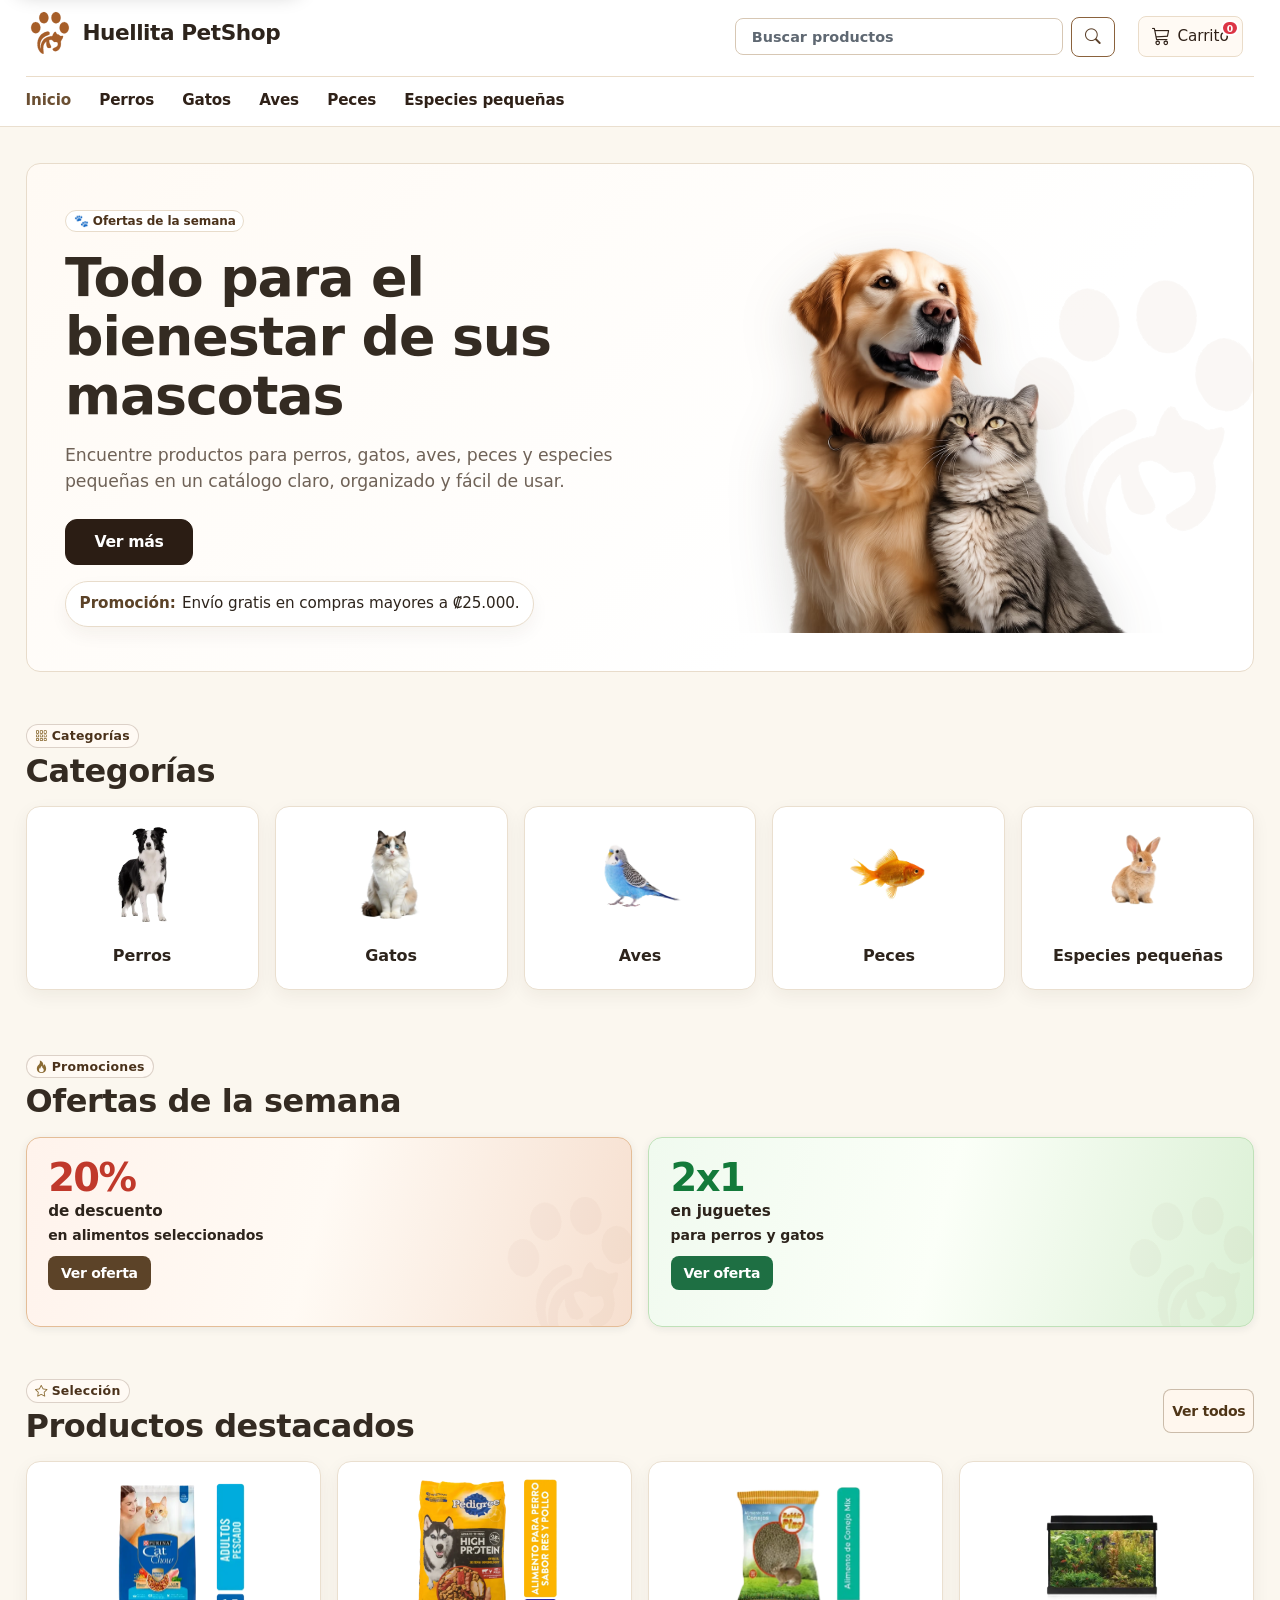
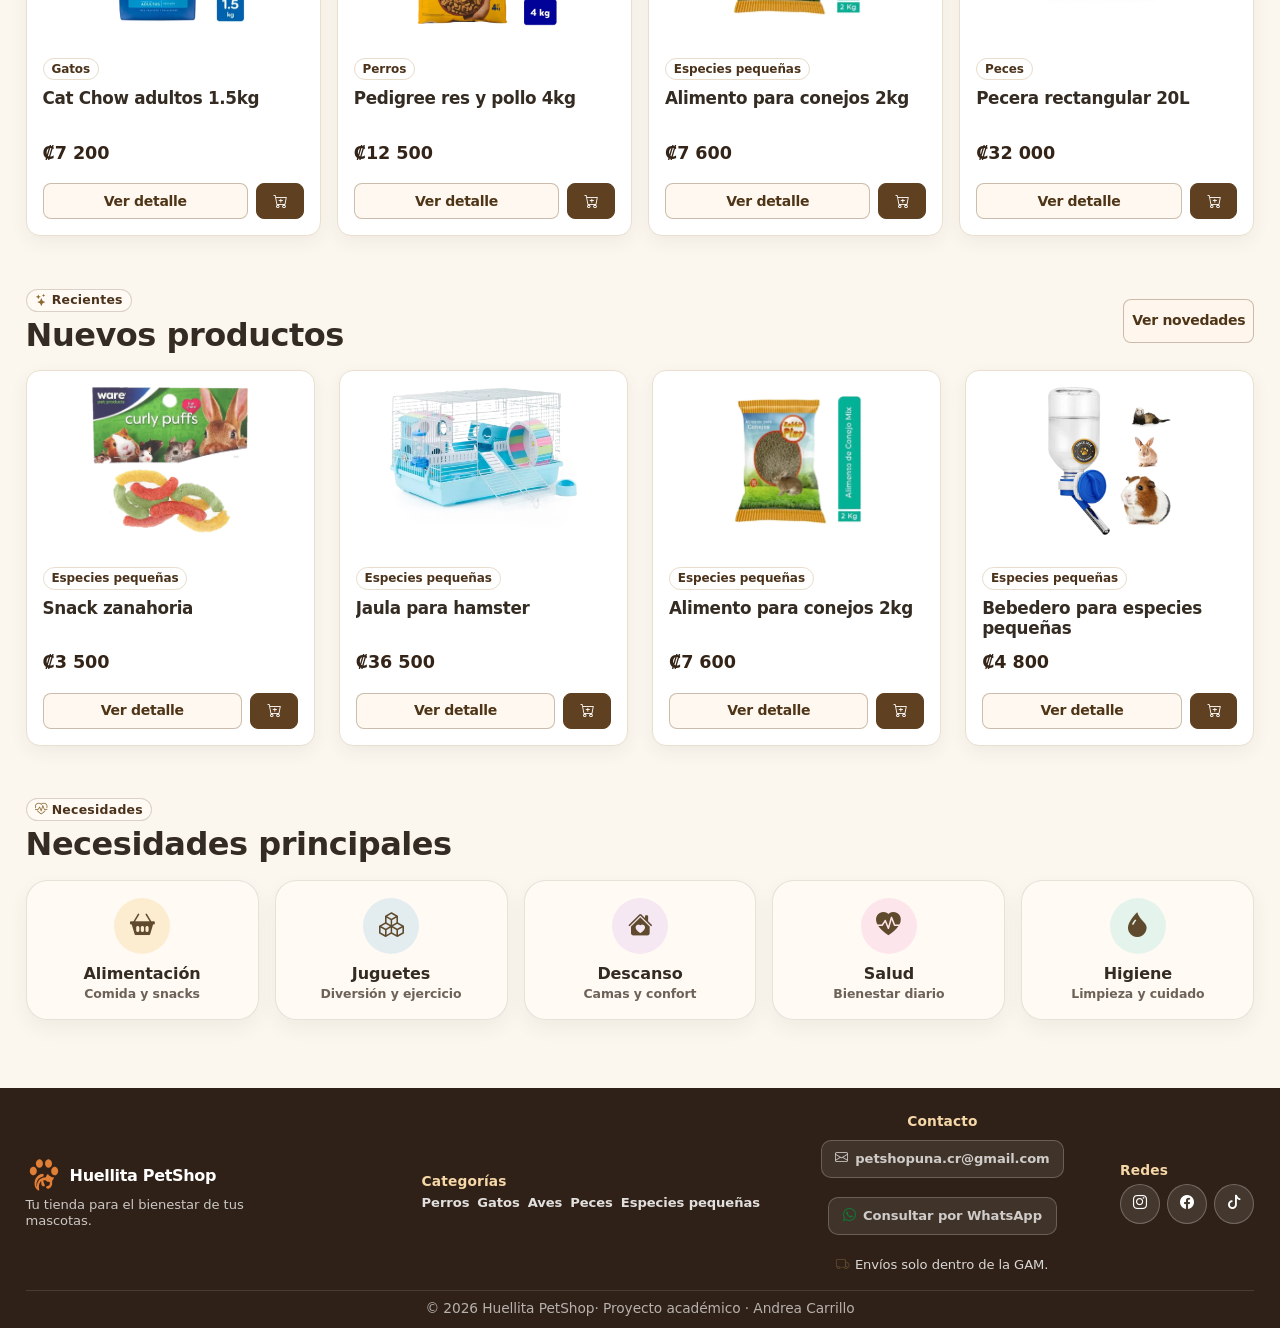
==== commit 38af8168: "Update hero image" ====
--- a/index.html
+++ b/index.html
@@ -1,162 +1,223 @@
 <!DOCTYPE html>
 
 <html lang="es">
+
 <head>
-<meta charset="utf-8"/>
-<meta name="project-version" content="0.0.0"/>
-<link crossorigin="anonymous" href="https://cdn.jsdelivr.net" rel="preconnect"/><link rel="preload" as="image" href="assets/img/banner/portada.avif" fetchpriority="high" type="image/avif"/><meta content="width=device-width, initial-scale=1" name="viewport"/>
-<title>Inicio | Huellita PetShop</title>
-<meta name="description" content="Huellita PetShop: alimentos, juguetes y accesorios para perros, gatos, aves, peces y especies pequeñas."/>
-<link href="https://cdn.jsdelivr.net/npm/bootstrap@5.3.3/dist/css/bootstrap.min.css" rel="stylesheet"/>
-<link href="https://cdn.jsdelivr.net/npm/bootstrap-icons@1.11.3/font/bootstrap-icons.css" media="all" rel="stylesheet"/>
-<link href="assets/css/styles.v0.0.0.min.css" rel="stylesheet"/>
-<link href="assets/img/favicon-petshop.ico" rel="icon" type="image/x-icon"/>
-<meta content="Huellita PetShop" name="author"/><meta content="index, follow" name="robots"/><meta content="#5f4a2d" name="theme-color"/>
-<link href="manifest.webmanifest" rel="manifest"/>
-<meta content="yes" name="mobile-web-app-capable"/>
-<meta content="yes" name="apple-mobile-web-app-capable"/>
-<meta content="Huellita PetShop" name="apple-mobile-web-app-title"/><link href="https://andcarrillo.github.io/PetShop/index.html" rel="canonical"/><meta content="es_CR" property="og:locale"/><meta content="website" property="og:type"/><meta content="Huellita PetShop" property="og:site_name"/><meta content="Inicio | Huellita PetShop" property="og:title"/><meta content="Huellita PetShop: alimentos, juguetes y accesorios para perros, gatos, aves, peces y especies pequeñas." property="og:description"/><meta content="https://andcarrillo.github.io/PetShop/index.html" property="og:url"/><meta content="https://andcarrillo.github.io/PetShop/assets/img/banner/portada.avif" property="og:image"/><meta content="image/avif" property="og:image:type"/><meta content="1200" property="og:image:width"/><meta content="630" property="og:image:height"/><meta content="Portada visual de Huellita PetShop con mascotas" property="og:image:alt"/><meta content="summary_large_image" name="twitter:card"/><meta content="Inicio | Huellita PetShop" name="twitter:title"/><meta content="Huellita PetShop: alimentos, juguetes y accesorios para perros, gatos, aves, peces y especies pequeñas." name="twitter:description"/><meta content="https://andcarrillo.github.io/PetShop/assets/img/banner/portada.avif" name="twitter:image"/><meta content="Portada visual de Huellita PetShop con mascotas" name="twitter:image:alt"/><script type="application/ld+json">{"@context":"https://schema.org","@type":"PetStore","name":"Huellita PetShop","url":"https://andcarrillo.github.io/PetShop/","logo":"https://andcarrillo.github.io/PetShop/assets/img/logo-petshop-una.svg","image":"https://andcarrillo.github.io/PetShop/assets/img/banner/portada.avif","description":"Catálogo web de alimentos, juguetes y accesorios para mascotas.","areaServed":{"@type":"Country","name":"Costa Rica"},"sameAs":["https://andcarrillo.github.io/PetShop/"]}</script>
-<script type="application/ld+json">{"@context":"https://schema.org","@type":"WebSite","name":"Huellita PetShop","url":"https://andcarrillo.github.io/PetShop/","inLanguage":"es-CR","potentialAction":{"@type":"SearchAction","target":"https://andcarrillo.github.io/PetShop/busqueda.html?q={search_term_string}","query-input":"required name=search_term_string"}}</script>
-<script type="application/ld+json">{"@context":"https://schema.org","@type":"BreadcrumbList","itemListElement":[{"@type":"ListItem","position":1,"name":"Inicio","item":"https://andcarrillo.github.io/PetShop/index.html"}]}</script>
+    <meta charset="utf-8" />
+    <meta name="project-version" content="0.0.0" />
+    <link crossorigin="anonymous" href="https://cdn.jsdelivr.net" rel="preconnect" />
+    <link rel="preload" as="image" href="assets/img/banner/portada.avif" fetchpriority="high" type="image/avif" />
+    <meta content="width=device-width, initial-scale=1" name="viewport" />
+    <title>Inicio | Huellita PetShop</title>
+    <meta name="description"
+        content="Huellita PetShop: alimentos, juguetes y accesorios para perros, gatos, aves, peces y especies pequeñas." />
+    <link href="https://cdn.jsdelivr.net/npm/bootstrap@5.3.3/dist/css/bootstrap.min.css" rel="stylesheet" />
+    <link href="https://cdn.jsdelivr.net/npm/bootstrap-icons@1.11.3/font/bootstrap-icons.css" media="all"
+        rel="stylesheet" />
+    <link href="assets/css/styles.v0.0.0.min.css" rel="stylesheet" />
+    <link href="assets/img/favicon-petshop.ico" rel="icon" type="image/x-icon" />
+    <meta content="Huellita PetShop" name="author" />
+    <meta content="index, follow" name="robots" />
+    <meta content="#5f4a2d" name="theme-color" />
+    <link href="manifest.webmanifest" rel="manifest" />
+    <meta content="yes" name="mobile-web-app-capable" />
+    <meta content="yes" name="apple-mobile-web-app-capable" />
+    <meta content="Huellita PetShop" name="apple-mobile-web-app-title" />
+    <link href="https://huellita-petshop.netlify.app/index.html" rel="canonical" />
+    <meta content="es_CR" property="og:locale" />
+    <meta content="website" property="og:type" />
+    <meta content="Huellita PetShop" property="og:site_name" />
+    <meta content="Inicio | Huellita PetShop" property="og:title" />
+    <meta
+        content="Huellita PetShop: alimentos, juguetes y accesorios para perros, gatos, aves, peces y especies pequeñas."
+        property="og:description" />
+    <meta content="https://huellita-petshop.netlify.app/index.html" property="og:url" />
+    <meta content="https://huellita-petshop.netlify.app/assets/img/banner/portada.avif" property="og:image" />
+    <meta content="image/avif" property="og:image:type" />
+    <meta content="1200" property="og:image:width" />
+    <meta content="630" property="og:image:height" />
+    <meta content="Portada visual de Huellita PetShop con mascotas" property="og:image:alt" />
+    <meta content="summary_large_image" name="twitter:card" />
+    <meta content="Inicio | Huellita PetShop" name="twitter:title" />
+    <meta
+        content="Huellita PetShop: alimentos, juguetes y accesorios para perros, gatos, aves, peces y especies pequeñas."
+        name="twitter:description" />
+    <meta content="https://huellita-petshop.netlify.app/assets/img/banner/portada.avif" name="twitter:image" />
+    <meta content="Portada visual de Huellita PetShop con mascotas" name="twitter:image:alt" />
+    <script
+        type="application/ld+json">{"@context":"https://schema.org","@type":"PetStore","name":"Huellita PetShop","url":"https://huellita-petshop.netlify.app/","logo":"https://huellita-petshop.netlify.app/assets/img/logo-petshop-una.svg","image":"https://huellita-petshop.netlify.app/assets/img/banner/portada.avif","description":"Catálogo web de alimentos, juguetes y accesorios para mascotas.","areaServed":{"@type":"Country","name":"Costa Rica"},"sameAs":["https://huellita-petshop.netlify.app/"]}</script>
+    <script
+        type="application/ld+json">{"@context":"https://schema.org","@type":"WebSite","name":"Huellita PetShop","url":"https://huellita-petshop.netlify.app/","inLanguage":"es-CR","potentialAction":{"@type":"SearchAction","target":"https://huellita-petshop.netlify.app/busqueda.html?q={search_term_string}","query-input":"required name=search_term_string"}}</script>
+    <script
+        type="application/ld+json">{"@context":"https://schema.org","@type":"BreadcrumbList","itemListElement":[{"@type":"ListItem","position":1,"name":"Inicio","item":"https://huellita-petshop.netlify.app/index.html"}]}</script>
 </head>
+
 <body>
-<a class="skip-link" href="#contenido-principal">Saltar al contenido principal</a>
-<!-- Página: index.html -->
-<div data-component="site-header"></div>
-<main id="contenido-principal" tabindex="-1">
-<section class="container section-space">
-<div class="hero rounded-4 p-4 p-lg-5 mb-4">
-<div class="row align-items-center g-4">
-<div class="col-lg-6">
-<a aria-label="Ir a Ofertas de la semana" class="badge badge-soft rounded-pill mb-3 hero-offer-badge" href="#ofertas">🐾 Ofertas de la semana</a>
-<h1 class="display-5 fw-bold mb-3">Todo para el bienestar de sus mascotas</h1>
-<p class="lead mb-4">Encuentre productos para perros, gatos, aves, peces y especies pequeñas en un catálogo
-              claro, organizado y fácil de usar.</p>
-<div class="d-flex gap-2 flex-wrap">
-<a class="btn btn-primary btn-lg" href="productos.html">Ver más</a>
-</div>
-<div class="offer-strip mt-3">
-<strong>Promoción:</strong> Envío gratis en compras mayores a ₡25.000.
+    <a class="skip-link" href="#contenido-principal">Saltar al contenido principal</a>
+    <!-- Página: index.html -->
+    <div data-component="site-header"></div>
+    <main id="contenido-principal" tabindex="-1">
+        <section class="container section-space">
+            <div class="hero rounded-4 p-4 p-lg-5 mb-4">
+                <div class="row align-items-center g-4">
+                    <div class="col-lg-6">
+                        <a aria-label="Ir a Ofertas de la semana"
+                            class="badge badge-soft rounded-pill mb-3 hero-offer-badge" href="#ofertas">🐾 Ofertas de la
+                            semana</a>
+                        <h1 class="display-5 fw-bold mb-3">Todo para el bienestar de sus mascotas</h1>
+                        <p class="lead mb-4">Encuentre productos para perros, gatos, aves, peces y especies pequeñas en
+                            un catálogo
+                            claro, organizado y fácil de usar.</p>
+                        <div class="d-flex gap-2 flex-wrap">
+                            <a class="btn btn-primary btn-lg" href="productos.html">Ver más</a>
+                        </div>
+                        <div class="offer-strip mt-3">
+                            <strong>Promoción:</strong> Envío gratis en compras mayores a ₡25.000.
+                        </div>
+                    </div>
+                    <div class="col-lg-6">
+                        <div class="hero-image-wrapper text-center">
+                            <img alt="Perro y gato como imagen principal de Huellita PetShop"
+                                class="img-fluid hero-pet-img" decoding="async" fetchpriority="high" height="2047"
+                                loading="eager" src="assets/img/banner/Hero.avif" width="2047" />
+                        </div>
+                    </div>
+                </div>
             </div>
-</div>
-<div class="col-lg-6">
-<div class="hero-image-wrapper text-center">
-<img alt="Perro y gato como imagen principal de Huellita PetShop" class="img-fluid hero-pet-img" decoding="async" fetchpriority="high" height="2047" loading="eager" src="assets/img/banner/portada.avif" width="2047"/>
-</div>
-</div>
-</div>
-</div>
-<section aria-labelledby="mascotasTitle" class="home-section" id="mascotas">
-<div class="section-heading-row">
-<div>
-<span class="section-kicker"><i aria-hidden="true" class="bi bi-grid-3x3-gap"></i> Categorías</span>
-<h2 class="fw-bold mb-0" id="mascotasTitle">Categorías</h2>
-</div>
-</div>
-<div class="category-scroll mb-0">
-<a class="category-card" href="productos.html?categoria=perros">
-<img alt="Perros" decoding="async" height="700" loading="lazy" src="assets/img/categorias/CAT_perro.webp" width="374"/>
-<span>Perros</span>
-</a>
-<a class="category-card" href="productos.html?categoria=gatos">
-<img alt="Gatos" decoding="async" height="1200" loading="lazy" src="assets/img/categorias/CAT_gato.webp" width="857"/>
-<span>Gatos</span>
-</a>
-<a class="category-card" href="productos.html?categoria=aves">
-<img alt="Aves" decoding="async" height="736" loading="lazy" src="assets/img/categorias/CAT_ave.webp" width="736"/>
-<span>Aves</span>
-</a>
-<a class="category-card" href="productos.html?categoria=peces">
-<img alt="Peces" decoding="async" height="813" loading="lazy" src="assets/img/categorias/CAT_pez.webp" width="1200"/>
-<span>Peces</span>
-</a>
-<a class="category-card" href="productos.html?categoria=roedores">
-<img alt="Especies pequeñas" decoding="async" height="1536" loading="lazy" src="assets/img/categorias/CAT_pequenas.webp" width="1024"/>
-<span>Especies pequeñas</span>
-</a>
-</div>
-</section>
-<section aria-labelledby="ofertasTitle" class="home-section" id="ofertas">
-<div class="section-heading-row">
-<div>
-<span class="section-kicker"><i aria-hidden="true" class="bi bi-fire"></i> Promociones</span>
-<h2 class="fw-bold mb-0" id="ofertasTitle">Ofertas de la semana</h2>
-</div>
-</div>
-<div aria-label="Ofertas destacadas de la semana" class="offers-showcase">
-<article class="offer-banner offer-banner-warm">
-<div class="offer-copy">
-<span class="offer-discount">20%</span>
-<strong>de descuento</strong>
-<small>en alimentos seleccionados</small>
-<a class="btn btn-sm btn-offer" href="productos.html?categoriaProducto=Alimento">Ver oferta</a>
-</div>
-<img alt="Alimentos para mascotas en oferta" class="offer-product-img" decoding="async" loading="lazy" src="assets/img/ofertas/oferta-alimentos.webp" width="424" height="283" srcset="assets/img/ofertas/responsive/oferta-alimentos-320.webp 320w, assets/img/ofertas/responsive/oferta-alimentos-424.webp 424w, assets/img/ofertas/responsive/oferta-alimentos-640.webp 640w, assets/img/ofertas/responsive/oferta-alimentos-1024.webp 1024w" sizes="(max-width: 576px) 80vw, (max-width: 992px) 38vw, 212px"/>
-</article>
-<article class="offer-banner offer-banner-cool">
-<div class="offer-copy">
-<span class="offer-discount">2x1</span>
-<strong>en juguetes</strong>
-<small>para perros y gatos</small>
-<a class="btn btn-sm btn-offer btn-offer-blue" href="productos.html?categoriaProducto=Juguetes">Ver
-                oferta</a>
-</div>
-<img alt="Juguetes para mascotas en promoción" class="offer-product-img" decoding="async" loading="lazy" src="assets/img/ofertas/oferta-juguetes.webp" width="424" height="283" srcset="assets/img/ofertas/responsive/oferta-juguetes-320.webp 320w, assets/img/ofertas/responsive/oferta-juguetes-424.webp 424w, assets/img/ofertas/responsive/oferta-juguetes-640.webp 640w, assets/img/ofertas/responsive/oferta-juguetes-1024.webp 1024w" sizes="(max-width: 576px) 80vw, (max-width: 992px) 38vw, 212px"/>
-</article>
-</div>
-</section>
-<section aria-labelledby="destacadosTitle" class="home-section" id="destacados">
-<div class="section-heading-row">
-<div>
-<span class="section-kicker"><i aria-hidden="true" class="bi bi-star"></i> Selección</span>
-<h2 class="fw-bold mb-0" id="destacadosTitle">Productos destacados</h2>
-</div>
-<a class="btn btn-outline-primary btn-sm" href="productos.html">Ver todos</a>
-</div>
-<div class="products-responsive-grid responsive-carousel row g-4" id="featuredGrid"></div>
-</section>
-<section aria-labelledby="nuevosTitle" class="home-section" id="nuevos">
-<div class="section-heading-row">
-<div>
-<span class="section-kicker"><i aria-hidden="true" class="bi bi-stars"></i> Recientes</span>
-<h2 class="fw-bold mb-0" id="nuevosTitle">Nuevos productos</h2>
-</div>
-<a class="btn btn-outline-primary btn-sm" href="productos.html">Ver novedades</a>
-</div>
-<div class="products-responsive-grid responsive-carousel row g-4" id="newProductsGrid"></div>
-</section>
-<section aria-labelledby="necesidadesTitle" class="home-section" id="necesidades">
-<div class="section-heading-row">
-<div>
-<span class="section-kicker"><i aria-hidden="true" class="bi bi-heart-pulse"></i> Necesidades</span>
-<h2 class="fw-bold mb-0" id="necesidadesTitle">Necesidades principales</h2>
-</div>
-</div>
-<div class="needs-grid needs-quick-nav" role="list">
-<a aria-label="Ver productos de alimentación" class="need-card need-food" href="productos.html?categoriaProducto=Alimento" role="listitem">
-<span class="need-icon"><i aria-hidden="true" class="bi bi-basket2-fill"></i></span>
-<span class="need-content"><strong>Alimentación</strong><small>Comida y snacks</small></span>
-</a>
-<a aria-label="Ver juguetes para mascotas" class="need-card need-toys" href="productos.html?categoriaProducto=Juguetes" role="listitem">
-<span class="need-icon"><i aria-hidden="true" class="bi bi-boxes"></i></span>
-<span class="need-content"><strong>Juguetes</strong><small>Diversión y ejercicio</small></span>
-</a>
-<a aria-label="Ver productos de descanso" class="need-card need-rest" href="productos.html?categoriaProducto=Accesorios" role="listitem">
-<span class="need-icon"><i aria-hidden="true" class="bi bi-house-heart-fill"></i></span>
-<span class="need-content"><strong>Descanso</strong><small>Camas y confort</small></span>
-</a>
-<a aria-label="Ver productos de salud" class="need-card need-health" href="productos.html?categoriaProducto=Salud" role="listitem">
-<span class="need-icon"><i aria-hidden="true" class="bi bi-heart-pulse-fill"></i></span>
-<span class="need-content"><strong>Salud</strong><small>Bienestar diario</small></span>
-</a>
-<a aria-label="Ver productos de higiene" class="need-card need-clean" href="productos.html?categoriaProducto=Higiene" role="listitem">
-<span class="need-icon"><i aria-hidden="true" class="bi bi-droplet-fill"></i></span>
-<span class="need-content"><strong>Higiene</strong><small>Limpieza y cuidado</small></span>
-</a>
-</div>
-</section>
-</section>
-</main>
-<div data-component="site-footer"></div>
-<script defer="" src="https://cdn.jsdelivr.net/npm/bootstrap@5.3.3/dist/js/bootstrap.bundle.min.js"></script><script defer="" src="assets/js/app.v0.0.0.bundle.min.js"></script></body>
+            <section aria-labelledby="mascotasTitle" class="home-section" id="mascotas">
+                <div class="section-heading-row">
+                    <div>
+                        <span class="section-kicker"><i aria-hidden="true" class="bi bi-grid-3x3-gap"></i>
+                            Categorías</span>
+                        <h2 class="fw-bold mb-0" id="mascotasTitle">Categorías</h2>
+                    </div>
+                </div>
+                <div class="category-scroll mb-0">
+                    <a class="category-card" href="productos.html?categoria=perros">
+                        <img alt="Perros" decoding="async" height="700" loading="lazy"
+                            src="assets/img/categorias/CAT_perro.webp" width="374" />
+                        <span>Perros</span>
+                    </a>
+                    <a class="category-card" href="productos.html?categoria=gatos">
+                        <img alt="Gatos" decoding="async" height="1200" loading="lazy"
+                            src="assets/img/categorias/CAT_gato.webp" width="857" />
+                        <span>Gatos</span>
+                    </a>
+                    <a class="category-card" href="productos.html?categoria=aves">
+                        <img alt="Aves" decoding="async" height="736" loading="lazy"
+                            src="assets/img/categorias/CAT_ave.webp" width="736" />
+                        <span>Aves</span>
+                    </a>
+                    <a class="category-card" href="productos.html?categoria=peces">
+                        <img alt="Peces" decoding="async" height="813" loading="lazy"
+                            src="assets/img/categorias/CAT_pez.webp" width="1200" />
+                        <span>Peces</span>
+                    </a>
+                    <a class="category-card" href="productos.html?categoria=roedores">
+                        <img alt="Especies pequeñas" decoding="async" height="1536" loading="lazy"
+                            src="assets/img/categorias/CAT_pequenas.webp" width="1024" />
+                        <span>Especies pequeñas</span>
+                    </a>
+                </div>
+            </section>
+            <section aria-labelledby="ofertasTitle" class="home-section" id="ofertas">
+                <div class="section-heading-row">
+                    <div>
+                        <span class="section-kicker"><i aria-hidden="true" class="bi bi-fire"></i> Promociones</span>
+                        <h2 class="fw-bold mb-0" id="ofertasTitle">Ofertas de la semana</h2>
+                    </div>
+                </div>
+                <div aria-label="Ofertas destacadas de la semana" class="offers-showcase">
+                    <article class="offer-banner offer-banner-warm">
+                        <div class="offer-copy">
+                            <span class="offer-discount">20%</span>
+                            <strong>de descuento</strong>
+                            <small>en alimentos seleccionados</small>
+                            <a class="btn btn-sm btn-offer" href="productos.html?categoriaProducto=Alimento">Ver
+                                oferta</a>
+                        </div>
+                        <img alt="Alimentos para mascotas en oferta" class="offer-product-img" decoding="async"
+                            loading="lazy" src="assets/img/ofertas/oferta-alimentos.webp" width="424" height="283"
+                            srcset="assets/img/ofertas/responsive/oferta-alimentos-320.webp 320w, assets/img/ofertas/responsive/oferta-alimentos-424.webp 424w, assets/img/ofertas/responsive/oferta-alimentos-640.webp 640w, assets/img/ofertas/responsive/oferta-alimentos-1024.webp 1024w"
+                            sizes="(max-width: 576px) 80vw, (max-width: 992px) 38vw, 212px" />
+                    </article>
+                    <article class="offer-banner offer-banner-cool">
+                        <div class="offer-copy">
+                            <span class="offer-discount">2x1</span>
+                            <strong>en juguetes</strong>
+                            <small>para perros y gatos</small>
+                            <a class="btn btn-sm btn-offer btn-offer-blue"
+                                href="productos.html?categoriaProducto=Juguetes">Ver
+                                oferta</a>
+                        </div>
+                        <img alt="Juguetes para mascotas en promoción" class="offer-product-img" decoding="async"
+                            loading="lazy" src="assets/img/ofertas/oferta-juguetes.webp" width="424" height="283"
+                            srcset="assets/img/ofertas/responsive/oferta-juguetes-320.webp 320w, assets/img/ofertas/responsive/oferta-juguetes-424.webp 424w, assets/img/ofertas/responsive/oferta-juguetes-640.webp 640w, assets/img/ofertas/responsive/oferta-juguetes-1024.webp 1024w"
+                            sizes="(max-width: 576px) 80vw, (max-width: 992px) 38vw, 212px" />
+                    </article>
+                </div>
+            </section>
+            <section aria-labelledby="destacadosTitle" class="home-section" id="destacados">
+                <div class="section-heading-row">
+                    <div>
+                        <span class="section-kicker"><i aria-hidden="true" class="bi bi-star"></i> Selección</span>
+                        <h2 class="fw-bold mb-0" id="destacadosTitle">Productos destacados</h2>
+                    </div>
+                    <a class="btn btn-outline-primary btn-sm" href="productos.html">Ver todos</a>
+                </div>
+                <div class="products-responsive-grid responsive-carousel row g-4" id="featuredGrid"></div>
+            </section>
+            <section aria-labelledby="nuevosTitle" class="home-section" id="nuevos">
+                <div class="section-heading-row">
+                    <div>
+                        <span class="section-kicker"><i aria-hidden="true" class="bi bi-stars"></i> Recientes</span>
+                        <h2 class="fw-bold mb-0" id="nuevosTitle">Nuevos productos</h2>
+                    </div>
+                    <a class="btn btn-outline-primary btn-sm" href="productos.html">Ver novedades</a>
+                </div>
+                <div class="products-responsive-grid responsive-carousel row g-4" id="newProductsGrid"></div>
+            </section>
+            <section aria-labelledby="necesidadesTitle" class="home-section" id="necesidades">
+                <div class="section-heading-row">
+                    <div>
+                        <span class="section-kicker"><i aria-hidden="true" class="bi bi-heart-pulse"></i>
+                            Necesidades</span>
+                        <h2 class="fw-bold mb-0" id="necesidadesTitle">Necesidades principales</h2>
+                    </div>
+                </div>
+                <div class="needs-grid needs-quick-nav" role="list">
+                    <a aria-label="Ver productos de alimentación" class="need-card need-food"
+                        href="productos.html?categoriaProducto=Alimento" role="listitem">
+                        <span class="need-icon"><i aria-hidden="true" class="bi bi-basket2-fill"></i></span>
+                        <span class="need-content"><strong>Alimentación</strong><small>Comida y snacks</small></span>
+                    </a>
+                    <a aria-label="Ver juguetes para mascotas" class="need-card need-toys"
+                        href="productos.html?categoriaProducto=Juguetes" role="listitem">
+                        <span class="need-icon"><i aria-hidden="true" class="bi bi-boxes"></i></span>
+                        <span class="need-content"><strong>Juguetes</strong><small>Diversión y ejercicio</small></span>
+                    </a>
+                    <a aria-label="Ver productos de descanso" class="need-card need-rest"
+                        href="productos.html?categoriaProducto=Accesorios" role="listitem">
+                        <span class="need-icon"><i aria-hidden="true" class="bi bi-house-heart-fill"></i></span>
+                        <span class="need-content"><strong>Descanso</strong><small>Camas y confort</small></span>
+                    </a>
+                    <a aria-label="Ver productos de salud" class="need-card need-health"
+                        href="productos.html?categoriaProducto=Salud" role="listitem">
+                        <span class="need-icon"><i aria-hidden="true" class="bi bi-heart-pulse-fill"></i></span>
+                        <span class="need-content"><strong>Salud</strong><small>Bienestar diario</small></span>
+                    </a>
+                    <a aria-label="Ver productos de higiene" class="need-card need-clean"
+                        href="productos.html?categoriaProducto=Higiene" role="listitem">
+                        <span class="need-icon"><i aria-hidden="true" class="bi bi-droplet-fill"></i></span>
+                        <span class="need-content"><strong>Higiene</strong><small>Limpieza y cuidado</small></span>
+                    </a>
+                </div>
+            </section>
+        </section>
+    </main>
+    <div data-component="site-footer"></div>
+    <script defer="" src="https://cdn.jsdelivr.net/npm/bootstrap@5.3.3/dist/js/bootstrap.bundle.min.js"></script>
+    <script defer="" src="assets/js/app.v0.0.0.bundle.min.js"></script>
+</body>
+
 </html>
